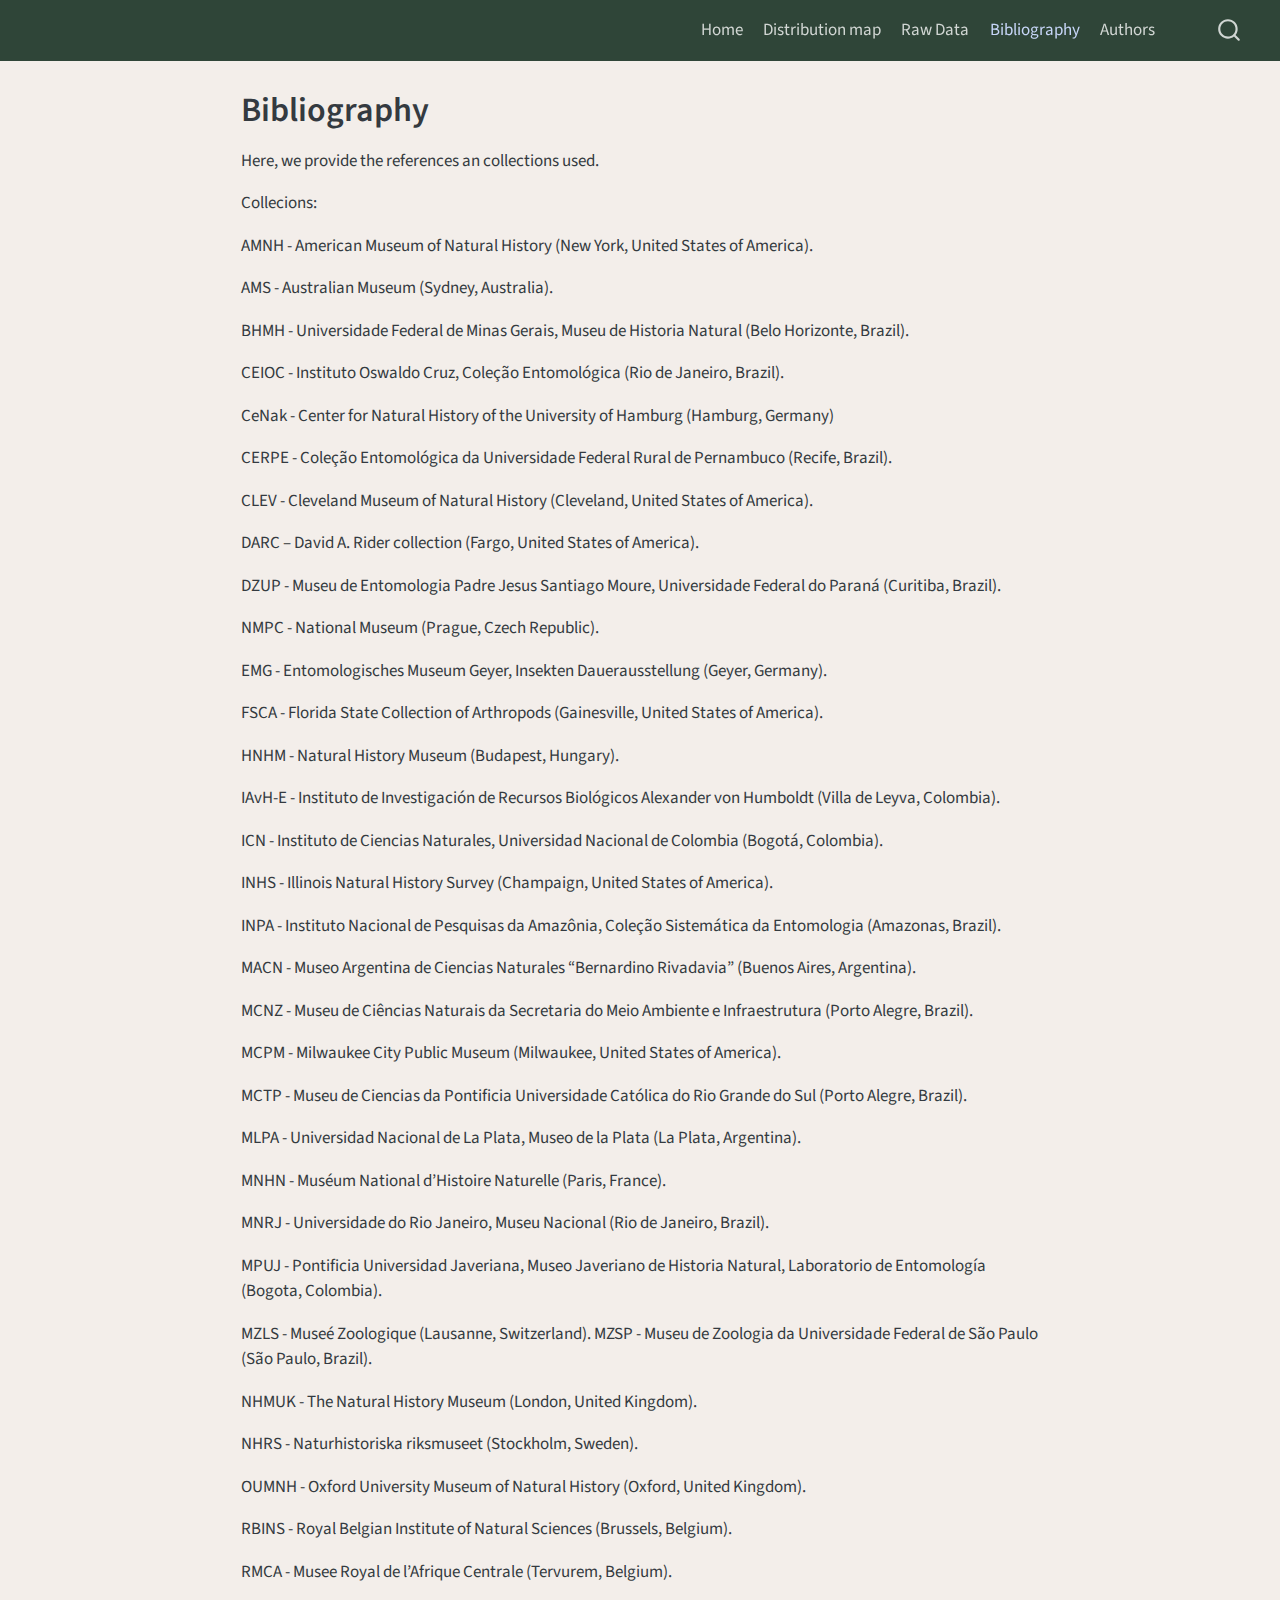
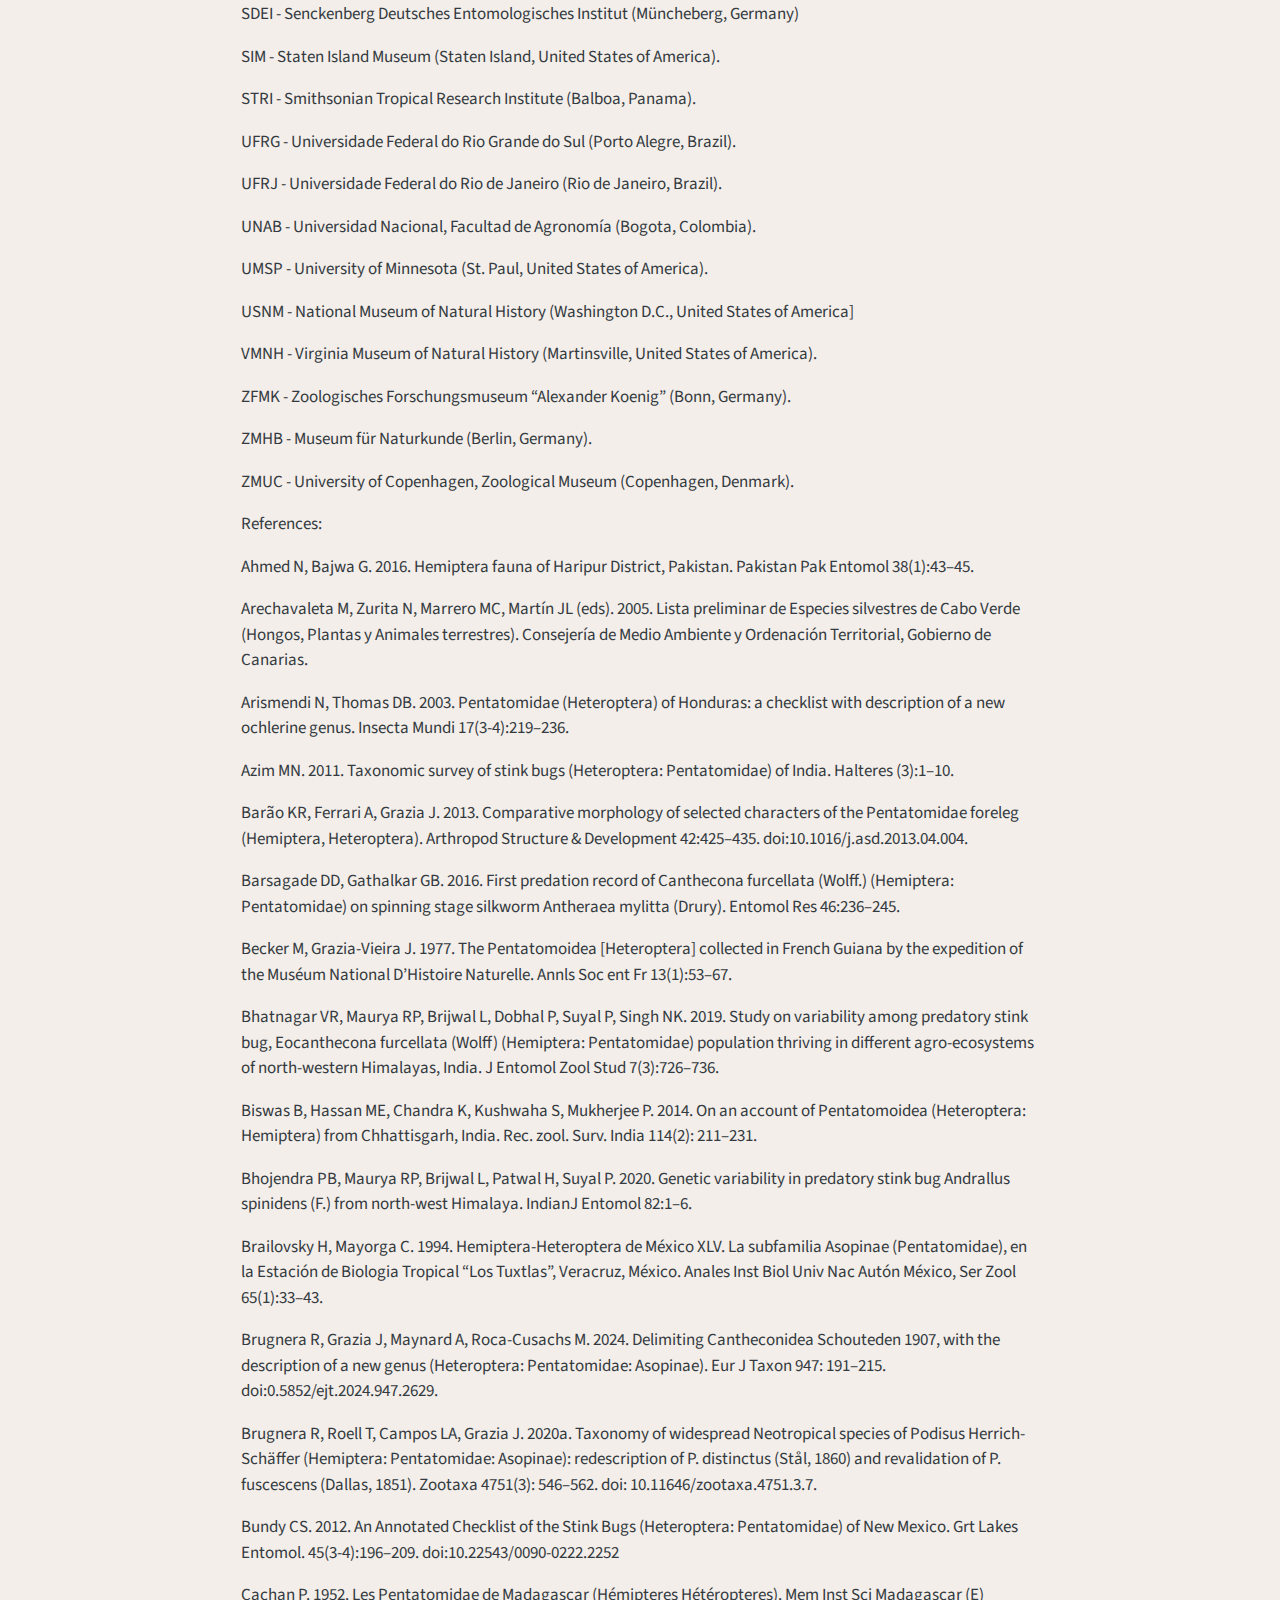
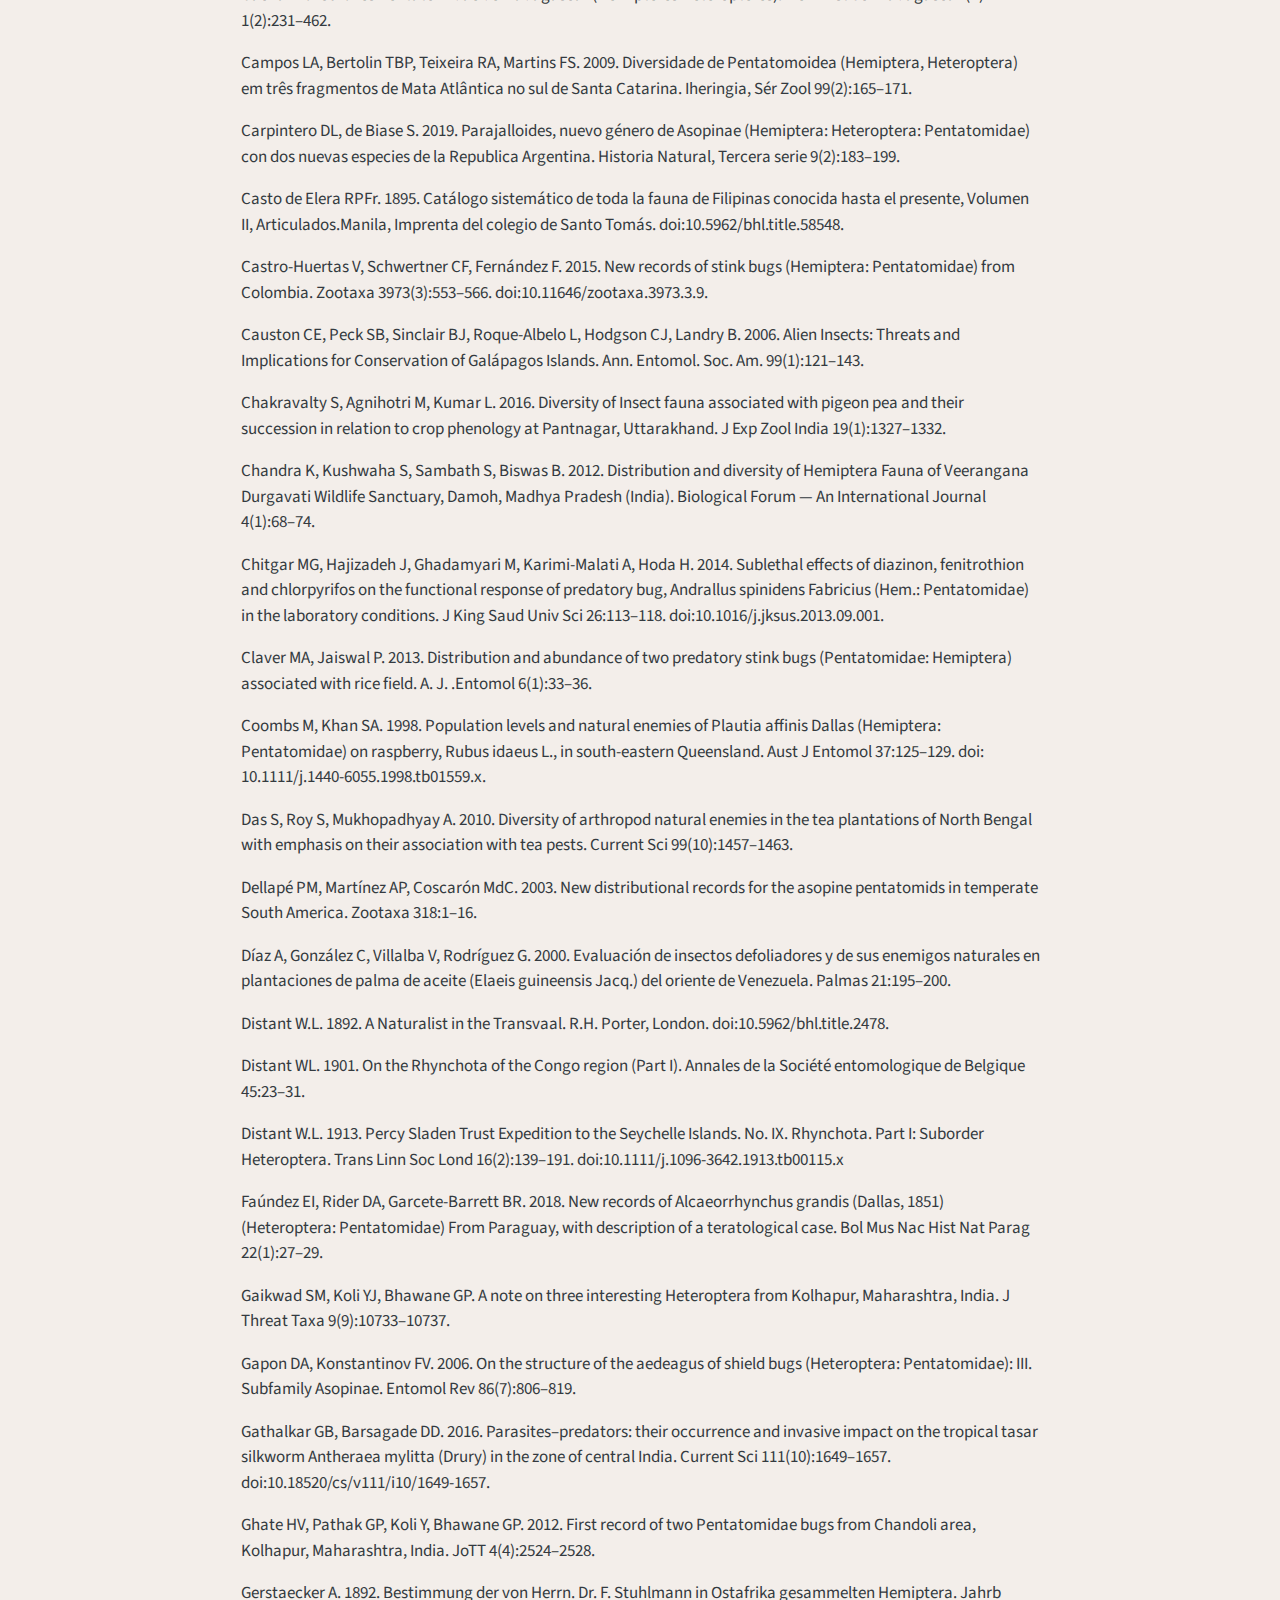
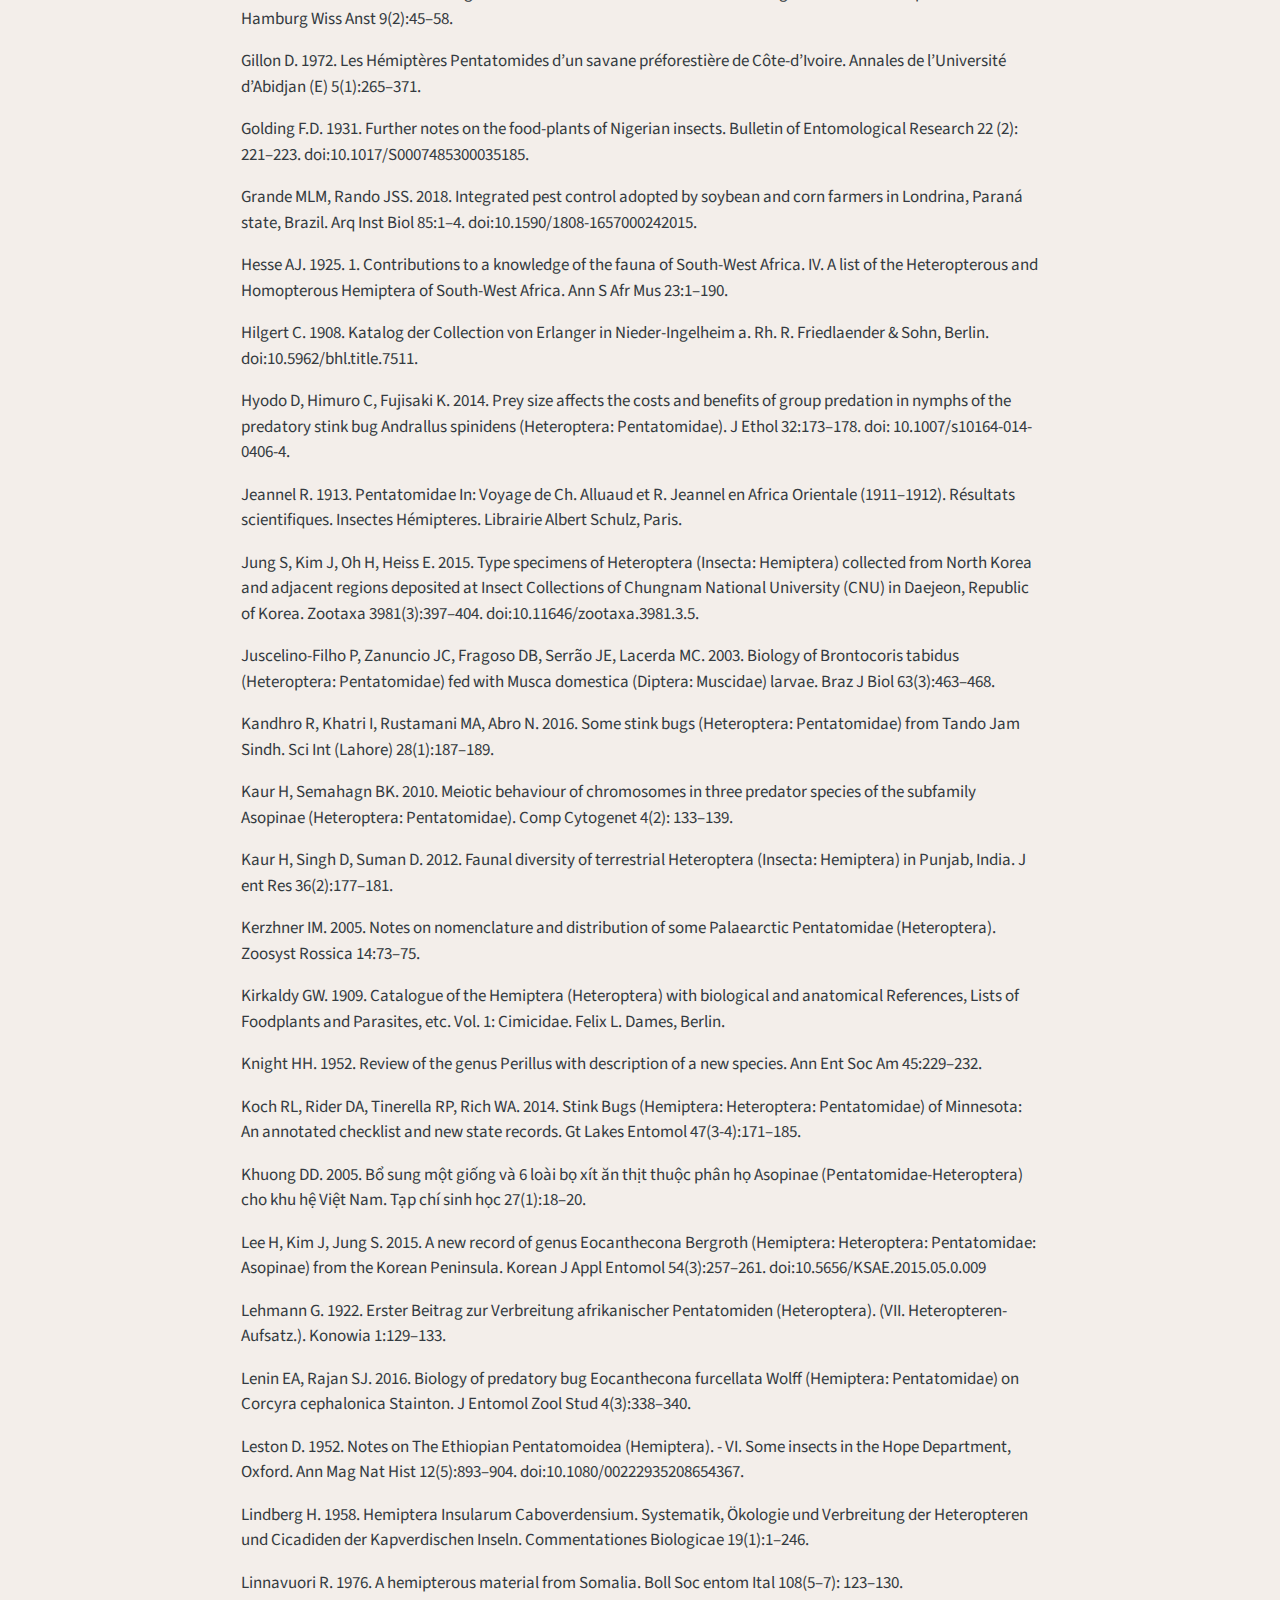
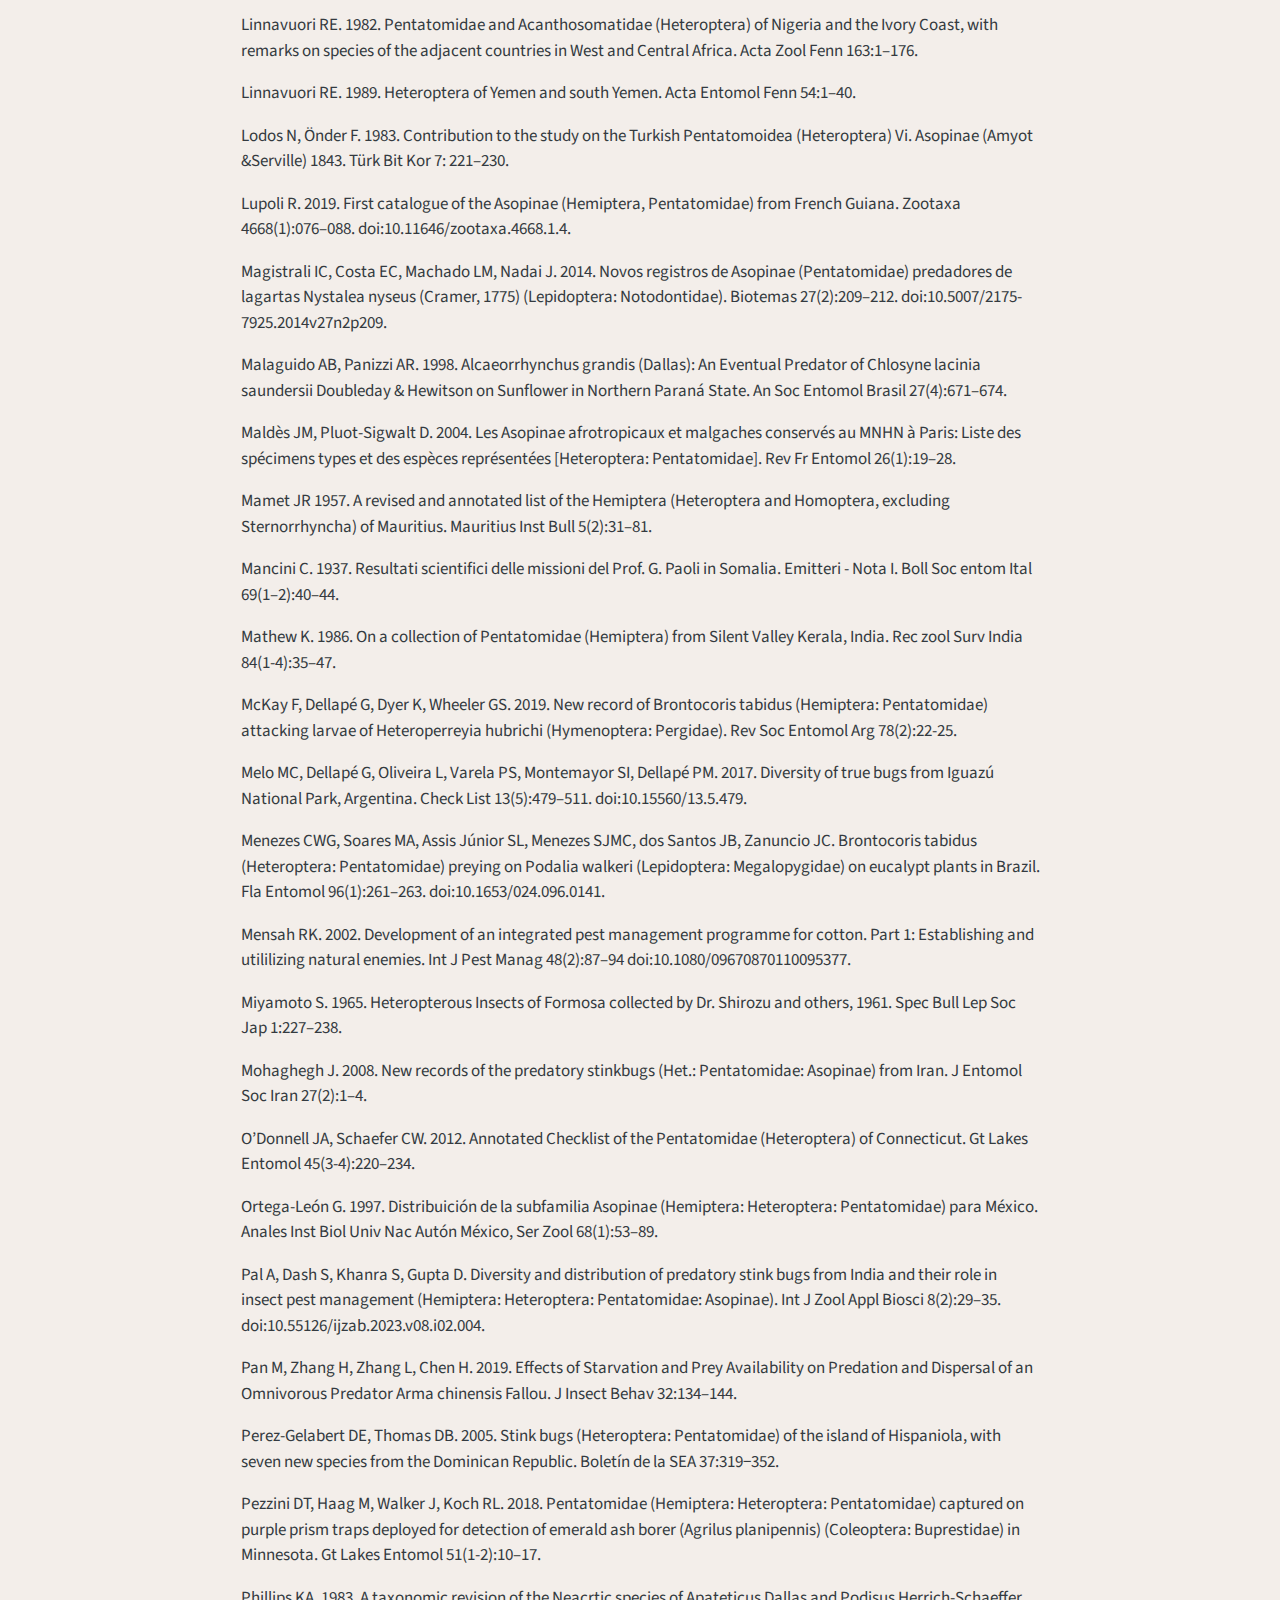
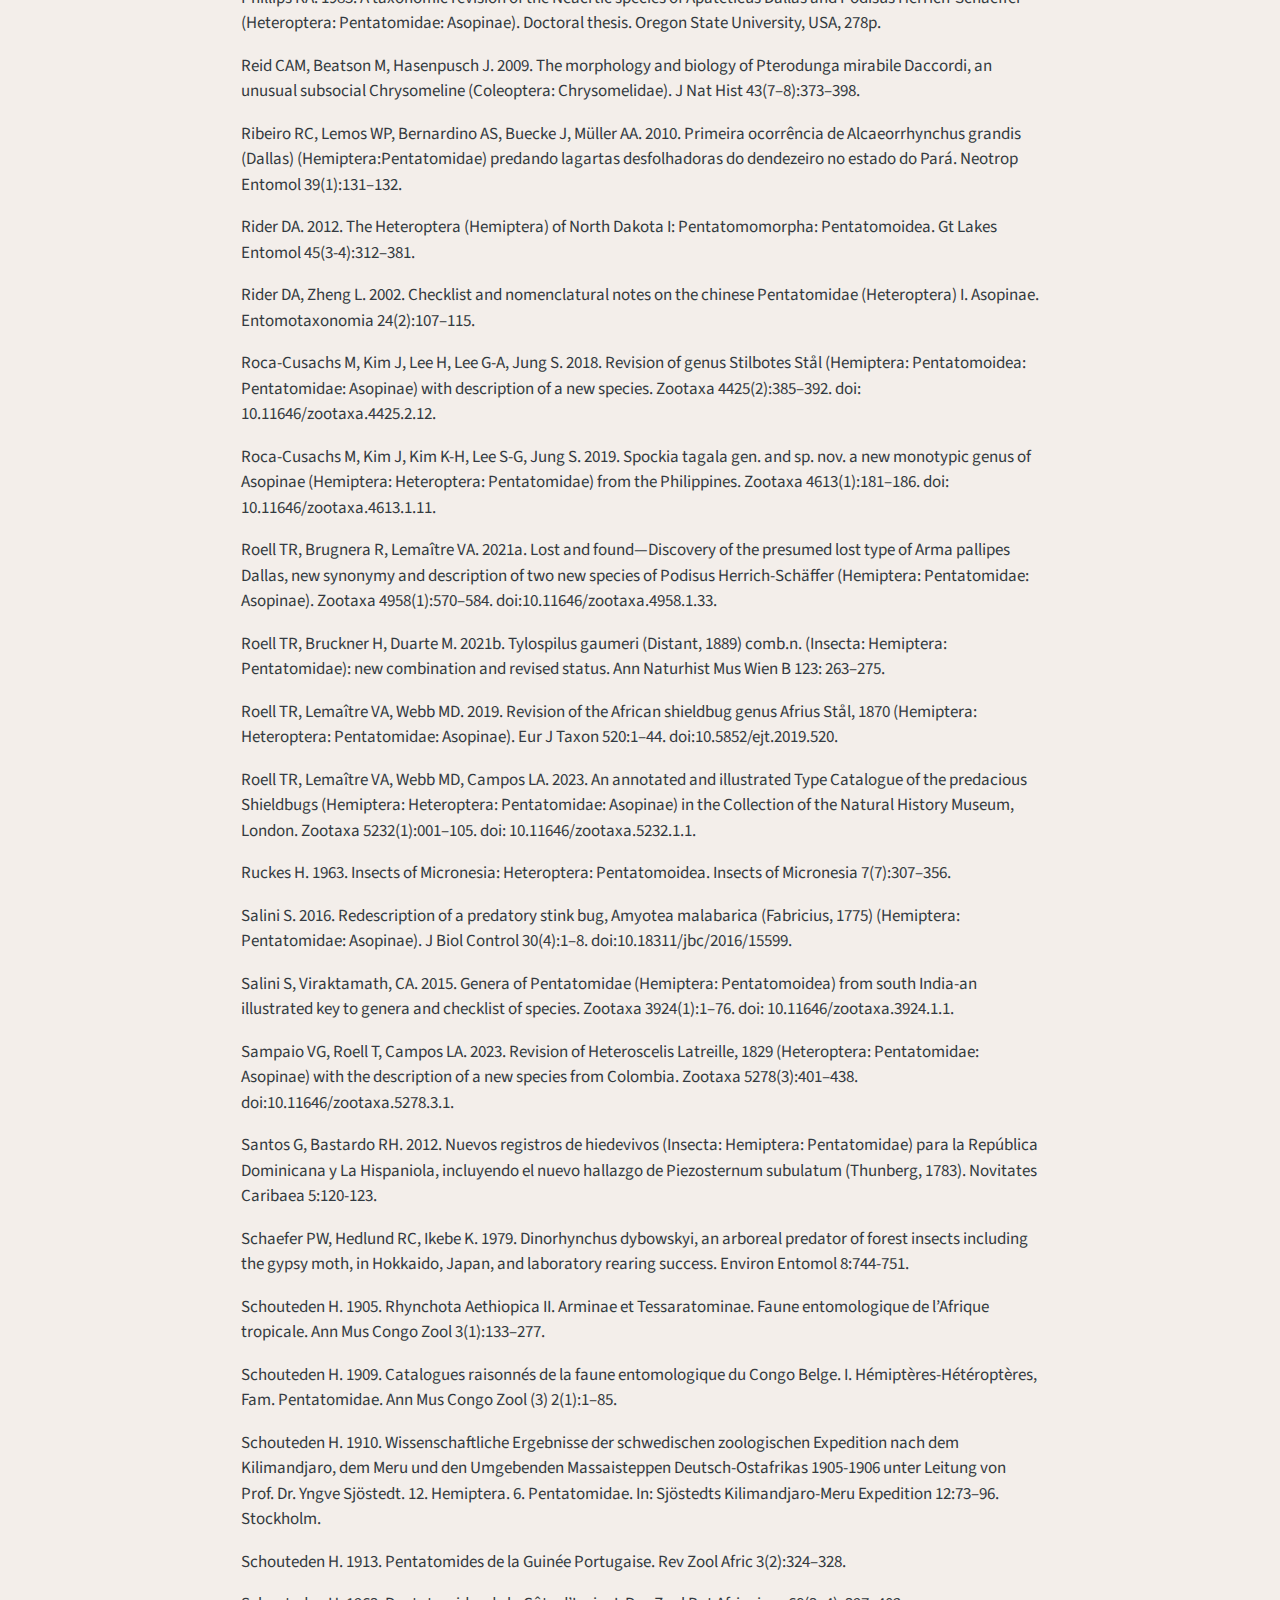
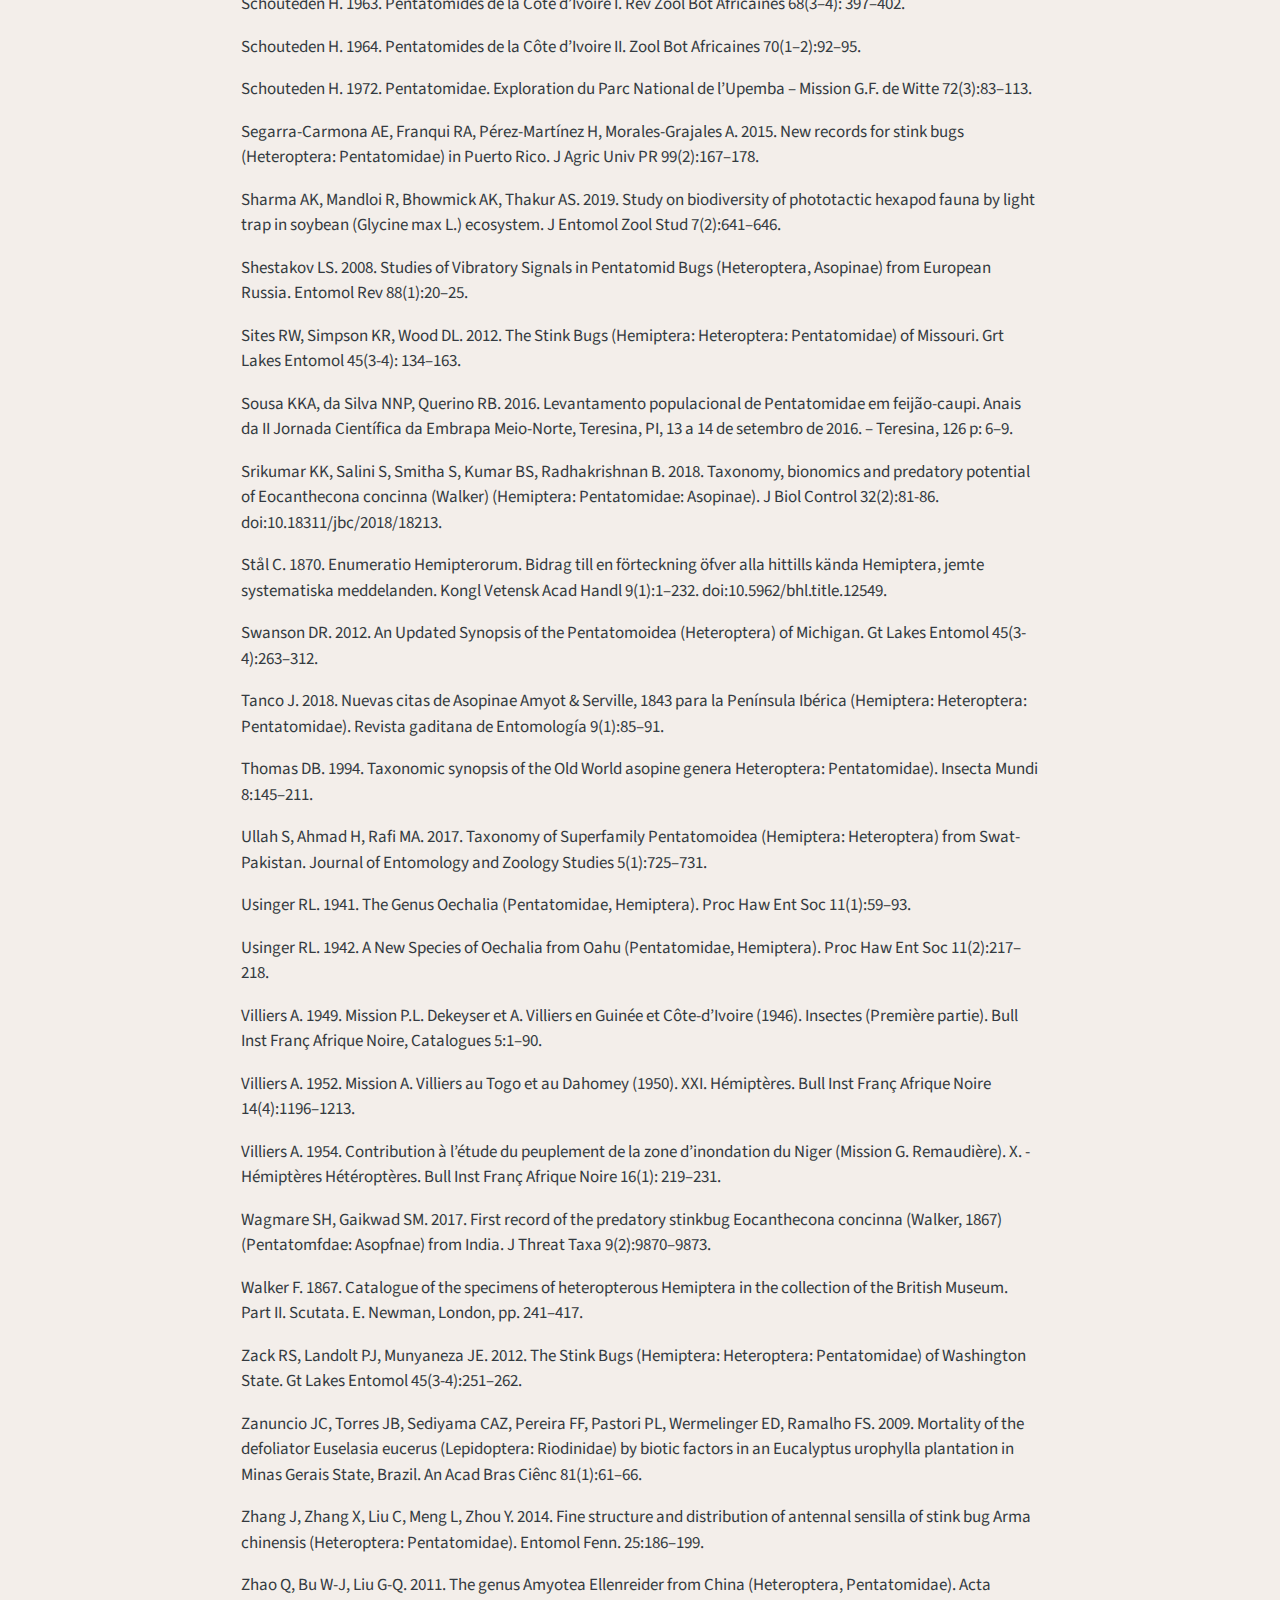
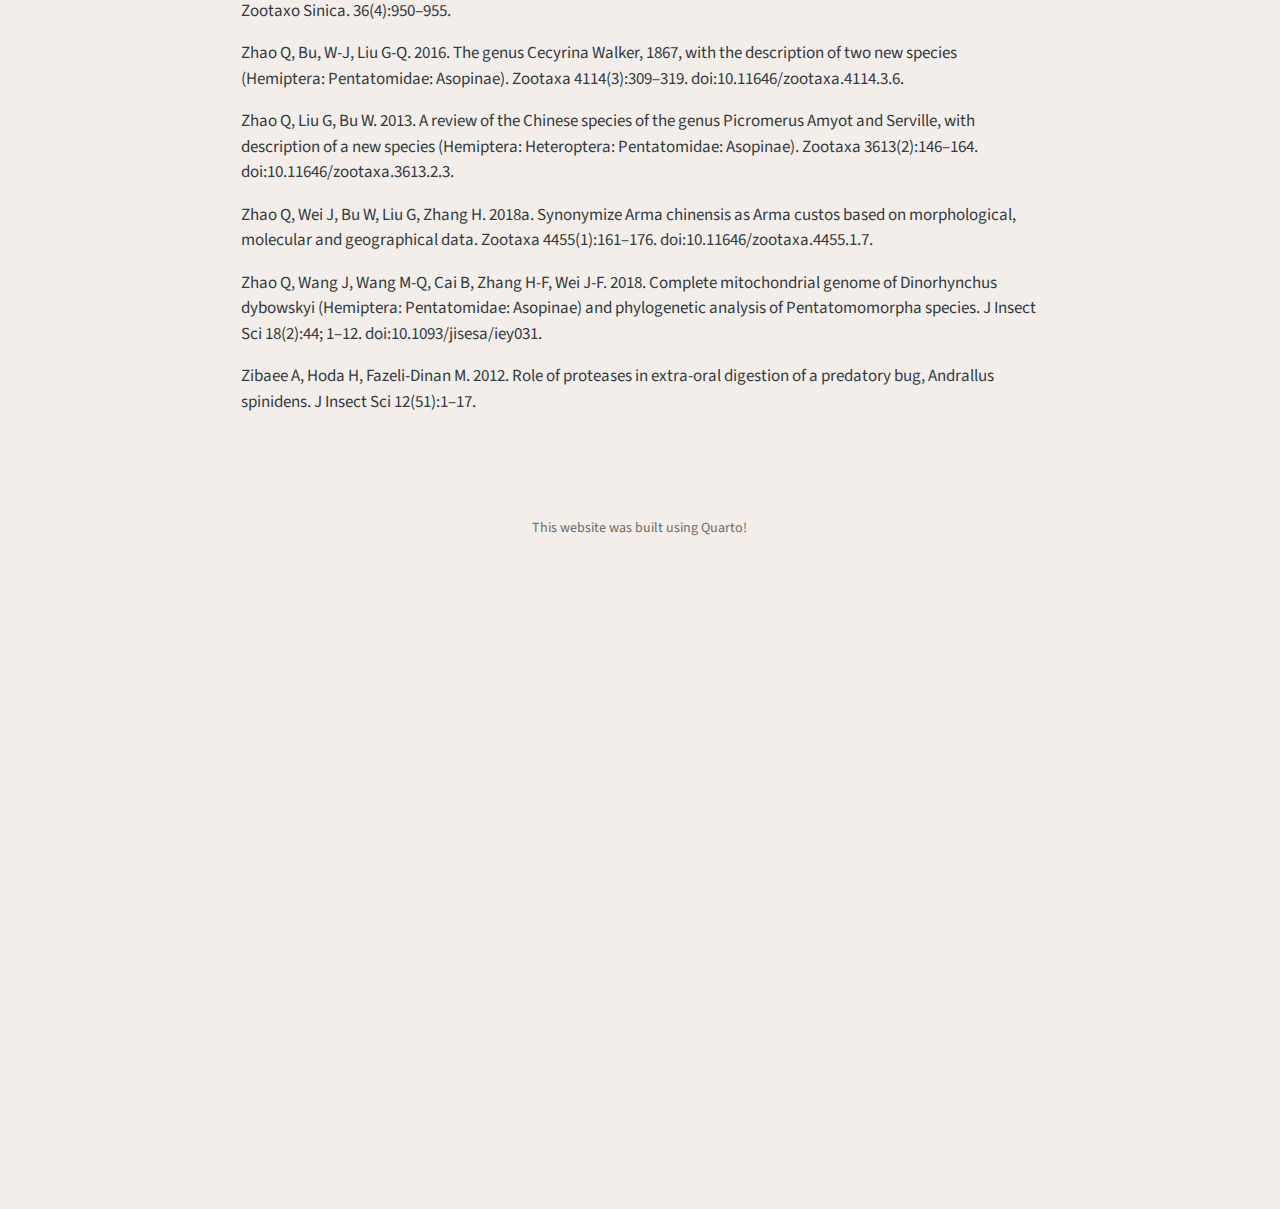
==== docs/index.html @ 6419b66c "first commit" ====
<html xmlns="http://www.w3.org/1999/xhtml">    
  <head>      
    <title>Redirect to bibliography.html</title>      
    <meta http-equiv="refresh" content="0;URL='bibliography.html'" />    
  </head>    
  <body> 
  </body>  
</html>
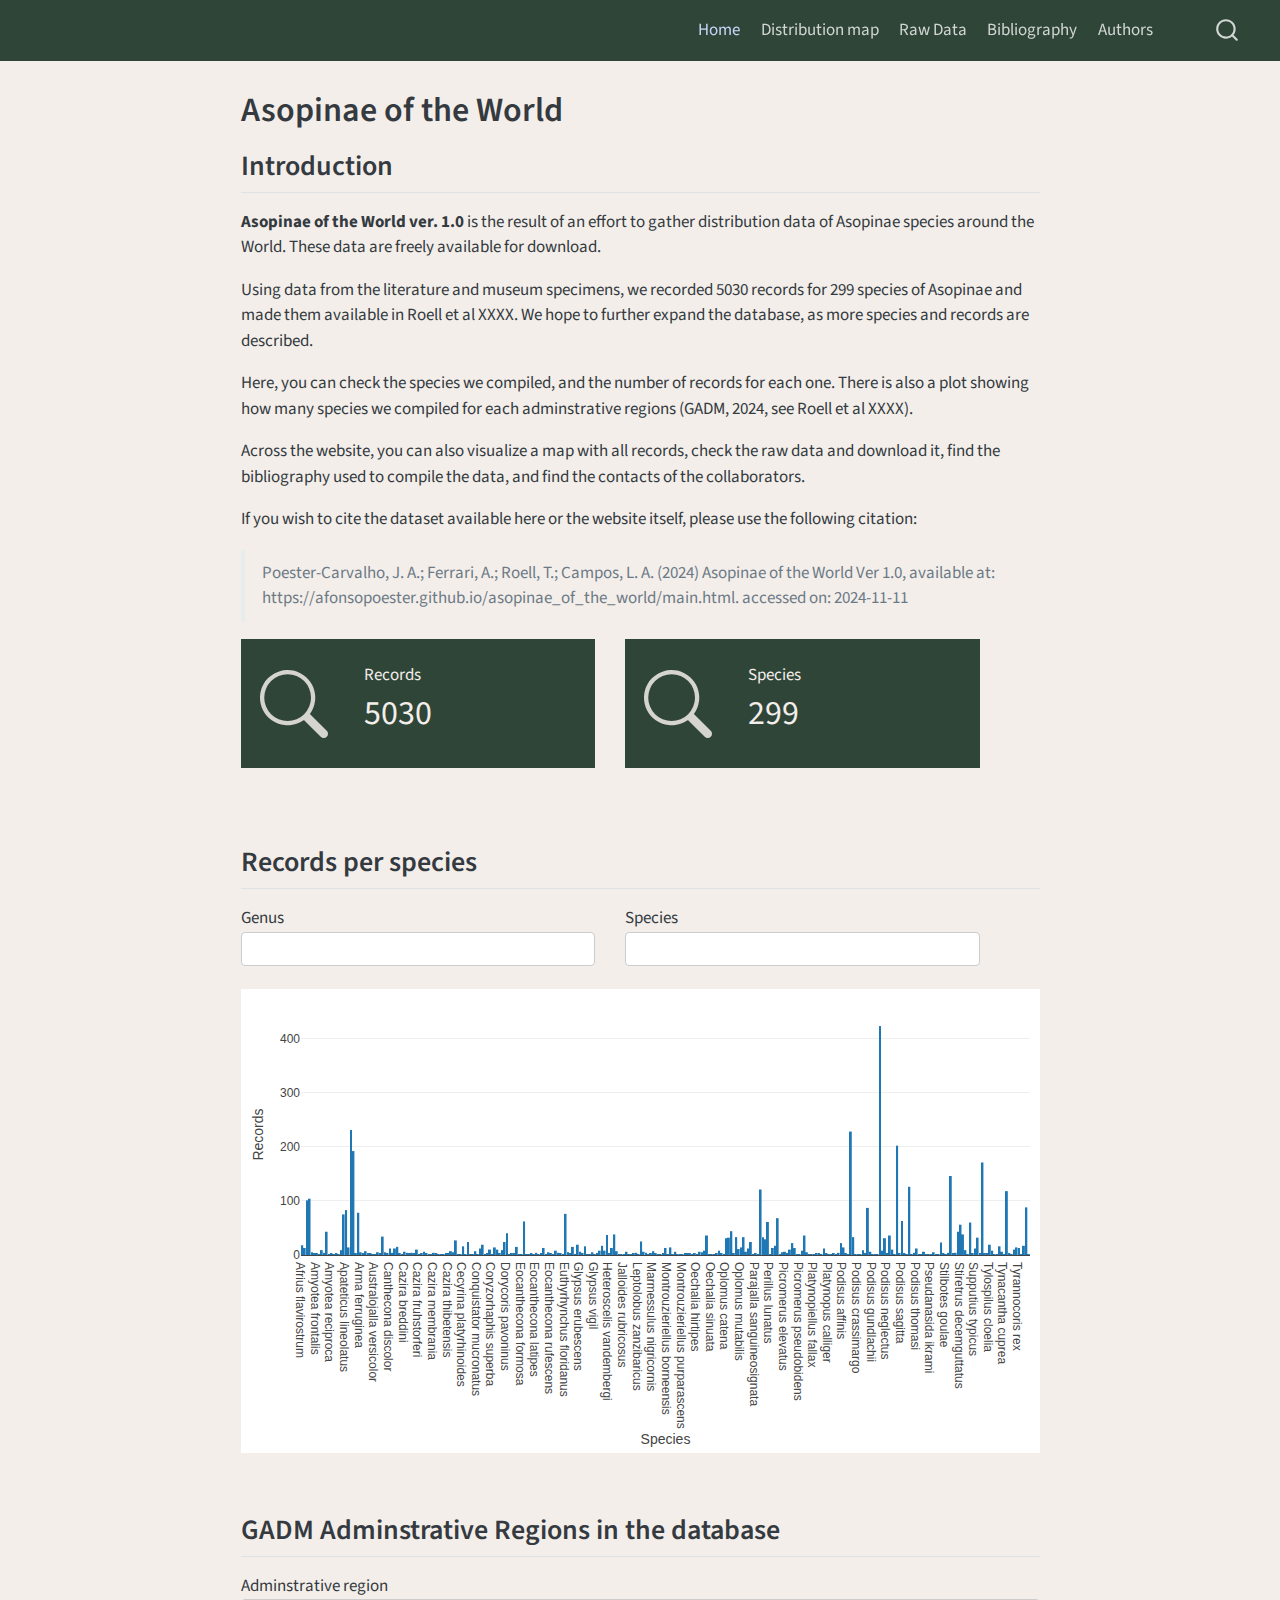
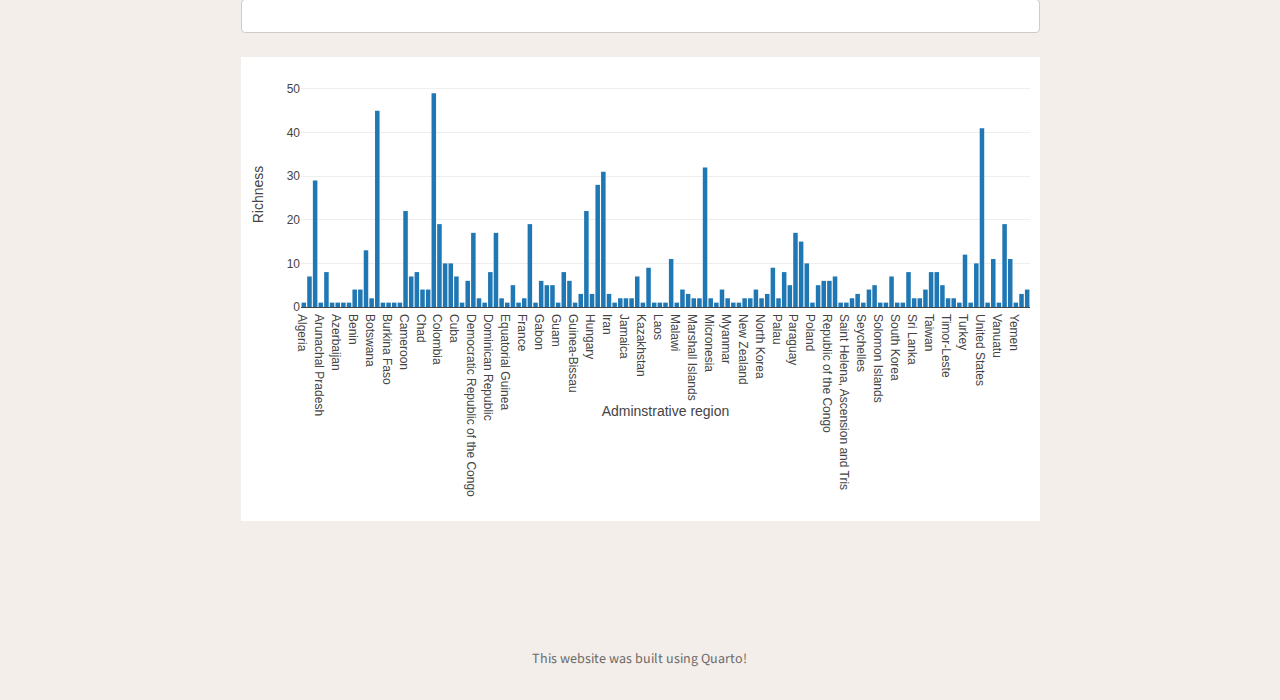
==== commit 9860c2d3: "att" ====
--- a/docs/index.html
+++ b/docs/index.html
@@ -1,8 +1,1194 @@
-<html xmlns="http://www.w3.org/1999/xhtml">    
-  <head>      
-    <title>Redirect to bibliography.html</title>      
-    <meta http-equiv="refresh" content="0;URL='bibliography.html'" />    
-  </head>    
-  <body> 
-  </body>  
-</html>     
+<!DOCTYPE html>
+<html xmlns="http://www.w3.org/1999/xhtml" lang="en" xml:lang="en"><head>
+
+<meta charset="utf-8">
+<meta name="generator" content="quarto-1.4.537">
+
+<meta name="viewport" content="width=device-width, initial-scale=1.0, user-scalable=yes">
+
+
+<title>Asopinae of the World</title>
+<style>
+code{white-space: pre-wrap;}
+span.smallcaps{font-variant: small-caps;}
+div.columns{display: flex; gap: min(4vw, 1.5em);}
+div.column{flex: auto; overflow-x: auto;}
+div.hanging-indent{margin-left: 1.5em; text-indent: -1.5em;}
+ul.task-list{list-style: none;}
+ul.task-list li input[type="checkbox"] {
+  width: 0.8em;
+  margin: 0 0.8em 0.2em -1em; /* quarto-specific, see https://github.com/quarto-dev/quarto-cli/issues/4556 */ 
+  vertical-align: middle;
+}
+</style>
+
+
+<script src="site_libs/quarto-nav/quarto-nav.js"></script>
+<script src="site_libs/clipboard/clipboard.min.js"></script>
+<script src="site_libs/quarto-search/autocomplete.umd.js"></script>
+<script src="site_libs/quarto-search/fuse.min.js"></script>
+<script src="site_libs/quarto-search/quarto-search.js"></script>
+<meta name="quarto:offset" content="./">
+<script src="site_libs/quarto-html/quarto.js"></script>
+<script src="site_libs/quarto-html/popper.min.js"></script>
+<script src="site_libs/quarto-html/tippy.umd.min.js"></script>
+<script src="site_libs/quarto-html/anchor.min.js"></script>
+<link href="site_libs/quarto-html/tippy.css" rel="stylesheet">
+<link href="site_libs/quarto-html/quarto-syntax-highlighting.css" rel="stylesheet" id="quarto-text-highlighting-styles">
+<script src="site_libs/bootstrap/bootstrap.min.js"></script>
+<link href="site_libs/bootstrap/bootstrap-icons.css" rel="stylesheet">
+<link href="site_libs/bootstrap/bootstrap.min.css" rel="stylesheet" id="quarto-bootstrap" data-mode="light">
+<script src="site_libs/quarto-contrib/iconify-1.0.8/iconify-icon.min.js"></script>
+<script id="quarto-search-options" type="application/json">{
+  "location": "navbar",
+  "copy-button": false,
+  "collapse-after": 3,
+  "panel-placement": "end",
+  "type": "overlay",
+  "limit": 50,
+  "keyboard-shortcut": [
+    "f",
+    "/",
+    "s"
+  ],
+  "show-item-context": false,
+  "language": {
+    "search-no-results-text": "No results",
+    "search-matching-documents-text": "matching documents",
+    "search-copy-link-title": "Copy link to search",
+    "search-hide-matches-text": "Hide additional matches",
+    "search-more-match-text": "more match in this document",
+    "search-more-matches-text": "more matches in this document",
+    "search-clear-button-title": "Clear",
+    "search-text-placeholder": "",
+    "search-detached-cancel-button-title": "Cancel",
+    "search-submit-button-title": "Submit",
+    "search-label": "Search"
+  }
+}</script>
+<link href="site_libs/htmltools-fill-0.5.8.1/fill.css" rel="stylesheet">
+<script src="site_libs/htmlwidgets-1.6.4/htmlwidgets.js"></script>
+<script src="site_libs/summarywidget-binding-0.0.0.9000/summarywidget.js"></script>
+<script src="site_libs/jquery-3.5.1/jquery.min.js"></script>
+<link href="site_libs/crosstalk-1.2.1/css/crosstalk.min.css" rel="stylesheet">
+<script src="site_libs/crosstalk-1.2.1/js/crosstalk.min.js"></script>
+<script src="site_libs/bslib-component-js-0.8.0/components.min.js"></script>
+<script src="site_libs/bslib-component-js-0.8.0/web-components.min.js" type="module"></script>
+<link href="site_libs/bslib-component-css-0.8.0/components.css" rel="stylesheet">
+<script src="site_libs/bslib-tag-require-0.8.0/tag-require.js"></script>
+<meta name="viewport" content="width=device-width, initial-scale=1">
+<link href="site_libs/bootstrap-grid-3.4.1/bootstrap-grid.min.css" rel="stylesheet">
+<link href="site_libs/selectize-0.12.4/css/selectize.bootstrap3.css" rel="stylesheet">
+<script src="site_libs/selectize-0.12.4/js/selectize.min.js"></script>
+<script src="site_libs/plotly-binding-4.10.4/plotly.js"></script>
+<script src="site_libs/typedarray-0.1/typedarray.min.js"></script>
+<link href="site_libs/plotly-htmlwidgets-css-2.11.1/plotly-htmlwidgets.css" rel="stylesheet">
+<script src="site_libs/plotly-main-2.11.1/plotly-latest.min.js"></script>
+
+
+</head>
+
+<body class="nav-fixed fullcontent">
+
+<div id="quarto-search-results"></div>
+  <header id="quarto-header" class="headroom fixed-top">
+    <nav class="navbar navbar-expand-lg " data-bs-theme="dark">
+      <div class="navbar-container container-fluid">
+            <div id="quarto-search" class="" title="Search"></div>
+          <button class="navbar-toggler" type="button" data-bs-toggle="collapse" data-bs-target="#navbarCollapse" aria-controls="navbarCollapse" aria-expanded="false" aria-label="Toggle navigation" onclick="if (window.quartoToggleHeadroom) { window.quartoToggleHeadroom(); }">
+  <span class="navbar-toggler-icon"></span>
+</button>
+          <div class="collapse navbar-collapse" id="navbarCollapse">
+            <ul class="navbar-nav navbar-nav-scroll ms-auto">
+  <li class="nav-item">
+    <a class="nav-link active" href="./index.html" aria-current="page"> 
+<span class="menu-text">Home</span></a>
+  </li>  
+  <li class="nav-item">
+    <a class="nav-link" href="./distr_data.html"> 
+<span class="menu-text">Distribution map</span></a>
+  </li>  
+  <li class="nav-item">
+    <a class="nav-link" href="./raw.html"> 
+<span class="menu-text">Raw Data</span></a>
+  </li>  
+  <li class="nav-item">
+    <a class="nav-link" href="./bibliography.html"> 
+<span class="menu-text">Bibliography</span></a>
+  </li>  
+  <li class="nav-item">
+    <a class="nav-link" href="./collaborators.html"> 
+<span class="menu-text">Authors</span></a>
+  </li>  
+  <li class="nav-item">
+    <a class="nav-link" href="https://www.researchgate.net/profile/Joao-Afonso-Poester-Carvalho-2"> 
+<span class="menu-text"><iconify-icon inline="" icon="simple-icons:researchgate"></iconify-icon></span></a>
+  </li>  
+  <li class="nav-item">
+    <a class="nav-link" href="https://scholar.google.com.br/citations?user=O8awK9kAAAAJ&amp;hl=pt-BR"> 
+<span class="menu-text"><iconify-icon inline="" icon="academicons:google-scholar-square"></iconify-icon></span></a>
+  </li>  
+</ul>
+          </div> <!-- /navcollapse -->
+          <div class="quarto-navbar-tools">
+</div>
+      </div> <!-- /container-fluid -->
+    </nav>
+</header>
+<!-- content -->
+<div id="quarto-content" class="quarto-container page-columns page-rows-contents page-layout-article page-navbar">
+<!-- sidebar -->
+<!-- margin-sidebar -->
+    
+<!-- main -->
+<main class="content" id="quarto-document-content">
+
+<header id="title-block-header" class="quarto-title-block default">
+<div class="quarto-title">
+<h1 class="title">Asopinae of the World</h1>
+</div>
+
+
+
+<div class="quarto-title-meta">
+
+    
+  
+    
+  </div>
+  
+
+
+</header>
+
+
+<section id="introduction" class="level2">
+<h2 class="anchored" data-anchor-id="introduction">Introduction</h2>
+<p><strong>Asopinae of the World ver. 1.0</strong> is the result of an effort to gather distribution data of Asopinae species around the World. These data are freely available for download.</p>
+<p>Using data from the literature and museum specimens, we recorded 5030 records for 299 species of Asopinae and made them available in Roell et al XXXX. We hope to further expand the database, as more species and records are described.</p>
+<p>Here, you can check the species we compiled, and the number of records for each one. There is also a plot showing how many species we compiled for each adminstrative regions (GADM, 2024, see Roell et al XXXX).</p>
+<p>Across the website, you can also visualize a map with all records, check the raw data and download it, find the bibliography used to compile the data, and find the contacts of the collaborators.</p>
+<p>If you wish to cite the dataset available here or the website itself, please use the following citation:</p>
+<blockquote class="blockquote">
+<p>Poester-Carvalho, J. A.; Ferrari, A.; Roell, T.; Campos, L. A. (2024) Asopinae of the World Ver 1.0, available at: https://afonsopoester.github.io/asopinae_of_the_world/main.html. accessed on: 2024-11-11</p>
+</blockquote>
+<div class="cell">
+<div class="cell-output-display">
+<div class="container-fluid crosstalk-bscols">
+<div class="row">
+<div class="col-xs-6">
+<div class="card bslib-card bslib-mb-spacing html-fill-item html-fill-container bslib-value-box showcase-left-center" data-bslib-card-init="" data-require-bs-caller="card() value_box()" data-require-bs-version="5 5" style="color:#F3EEEA;background-color:#2f4538;--bslib-color-fg:#F3EEEA;--bslib-color-bg:#2f4538;" width="0.1">
+<div class="card-body bslib-gap-spacing html-fill-item html-fill-container" style="margin-top:auto;margin-bottom:auto;flex:1 1 auto; padding:0;">
+<div class="value-box-grid html-fill-item" style="--bslib-grid-height:auto;--bslib-grid-height-mobile:auto;---bslib-value-box-showcase-w:30%;---bslib-value-box-showcase-w-fs:1fr;---bslib-value-box-showcase-max-h:100px;---bslib-value-box-showcase-max-h-fs:67%;">
+<div class="value-box-showcase html-fill-item html-fill-container"><svg xmlns="http://www.w3.org/2000/svg" viewbox="0 0 16 16" class="bi bi-search " style="height:1em;width:1em;fill:currentColor;vertical-align:-0.125em;" aria-hidden="true" role="img"><path d="M11.742 10.344a6.5 6.5 0 1 0-1.397 1.398h-.001c.03.04.062.078.098.115l3.85 3.85a1 1 0 0 0 1.415-1.414l-3.85-3.85a1.007 1.007 0 0 0-.115-.1zM12 6.5a5.5 5.5 0 1 1-11 0 5.5 5.5 0 0 1 11 0z"></path></svg></div>
+<div class="value-box-area html-fill-item html-fill-container">
+<p class="value-box-title">Records</p>
+<div class="value-box-value html-fill-item html-fill-container">
+<span class="summarywidget html-widget html-fill-item" id="htmlwidget-77e1864a5256f419e1bb"></span>
+<script type="application/json" data-for="htmlwidget-77e1864a5256f419e1bb">{"x":{"data":["1","2","3","4","5","6","7","8","9","10","11","12","13","14","15","16","17","18","19","20","21","22","23","24","25","26","27","28","29","30","31","32","33","34","35","36","37","38","39","40","41","42","43","44","45","46","47","48","49","50","51","52","53","54","55","56","57","58","59","60","61","62","63","64","65","66","67","68","69","70","71","72","73","74","75","76","77","78","79","80","81","82","83","84","85","86","87","88","89","90","91","92","93","94","95","96","97","98","99","100","101","102","103","104","105","106","107","108","109","110","111","112","113","114","115","116","117","118","119","120","121","122","123","124","125","126","127","128","129","130","131","132","133","134","135","136","137","138","139","140","141","142","143","144","145","146","147","148","149","150","151","152","153","154","155","156","157","158","159","160","161","162","163","164","165","166","167","168","169","170","171","172","173","174","175","176","177","178","179","180","181","182","183","184","185","186","187","188","189","190","191","192","193","194","195","196","197","198","199","200","201","202","203","204","205","206","207","208","209","210","211","212","213","214","215","216","217","218","219","220","221","222","223","224","225","226","227","228","229","230","231","232","233","234","235","236","237","238","239","240","241","242","243","244","245","246","247","248","249","250","251","252","253","254","255","256","257","258","259","260","261","262","263","264","265","266","267","268","269","270","271","272","273","274","275","276","277","278","279","280","281","282","283","284","285","286","287","288","289","290","291","292","293","294","295","296","297","298","299","300","301","302","303","304","305","306","307","308","309","310","311","312","313","314","315","316","317","318","319","320","321","322","323","324","325","326","327","328","329","330","331","332","333","334","335","336","337","338","339","340","341","342","343","344","345","346","347","348","349","350","351","352","353","354","355","356","357","358","359","360","361","362","363","364","365","366","367","368","369","370","371","372","373","374","375","376","377","378","379","380","381","382","383","384","385","386","387","388","389","390","391","392","393","394","395","396","397","398","399","400","401","402","403","404","405","406","407","408","409","410","411","412","413","414","415","416","417","418","419","420","421","422","423","424","425","426","427","428","429","430","431","432","433","434","435","436","437","438","439","440","441","442","443","444","445","446","447","448","449","450","451","452","453","454","455","456","457","458","459","460","461","462","463","464","465","466","467","468","469","470","471","472","473","474","475","476","477","478","479","480","481","482","483","484","485","486","487","488","489","490","491","492","493","494","495","496","497","498","499","500","501","502","503","504","505","506","507","508","509","510","511","512","513","514","515","516","517","518","519","520","521","522","523","524","525","526","527","528","529","530","531","532","533","534","535","536","537","538","539","540","541","542","543","544","545","546","547","548","549","550","551","552","553","554","555","556","557","558","559","560","561","562","563","564","565","566","567","568","569","570","571","572","573","574","575","576","577","578","579","580","581","582","583","584","585","586","587","588","589","590","591","592","593","594","595","596","597","598","599","600","601","602","603","604","605","606","607","608","609","610","611","612","613","614","615","616","617","618","619","620","621","622","623","624","625","626","627","628","629","630","631","632","633","634","635","636","637","638","639","640","641","642","643","644","645","646","647","648","649","650","651","652","653","654","655","656","657","658","659","660","661","662","663","664","665","666","667","668","669","670","671","672","673","674","675","676","677","678","679","680","681","682","683","684","685","686","687","688","689","690","691","692","693","694","695","696","697","698","699","700","701","702","703","704","705","706","707","708","709","710","711","712","713","714","715","716","717","718","719","720","721","722","723","724","725","726","727","728","729","730","731","732","733","734","735","736","737","738","739","740","741","742","743","744","745","746","747","748","749","750","751","752","753","754","755","756","757","758","759","760","761","762","763","764","765","766","767","768","769","770","771","772","773","774","775","776","777","778","779","780","781","782","783","784","785","786","787","788","789","790","791","792","793","794","795","796","797","798","799","800","801","802","803","804","805","806","807","808","809","810","811","812","813","814","815","816","817","818","819","820","821","822","823","824","825","826","827","828","829","830","831","832","833","834","835","836","837","838","839","840","841","842","843","844","845","846","847","848","849","850","851","852","853","854","855","856","857","858","859","860","861","862","863","864","865","866","867","868","869","870","871","872","873","874","875","876","877","878","879","880","881","882","883","884","885","886","887","888","889","890","891","892","893","894","895","896","897","898","899","900","901","902","903","904","905","906","907","908","909","910","911","912","913","914","915","916","917","918","919","920","921","922","923","924","925","926","927","928","929","930","931","932","933","934","935","936","937","938","939","940","941","942","943","944","945","946","947","948","949","950","951","952","953","954","955","956","957","958","959","960","961","962","963","964","965","966","967","968","969","970","971","972","973","974","975","976","977","978","979","980","981","982","983","984","985","986","987","988","989","990","991","992","993","994","995","996","997","998","999","1000","1001","1002","1003","1004","1005","1006","1007","1008","1009","1010","1011","1012","1013","1014","1015","1016","1017","1018","1019","1020","1021","1022","1023","1024","1025","1026","1027","1028","1029","1030","1031","1032","1033","1034","1035","1036","1037","1038","1039","1040","1041","1042","1043","1044","1045","1046","1047","1048","1049","1050","1051","1052","1053","1054","1055","1056","1057","1058","1059","1060","1061","1062","1063","1064","1065","1066","1067","1068","1069","1070","1071","1072","1073","1074","1075","1076","1077","1078","1079","1080","1081","1082","1083","1084","1085","1086","1087","1088","1089","1090","1091","1092","1093","1094","1095","1096","1097","1098","1099","1100","1101","1102","1103","1104","1105","1106","1107","1108","1109","1110","1111","1112","1113","1114","1115","1116","1117","1118","1119","1120","1121","1122","1123","1124","1125","1126","1127","1128","1129","1130","1131","1132","1133","1134","1135","1136","1137","1138","1139","1140","1141","1142","1143","1144","1145","1146","1147","1148","1149","1150","1151","1152","1153","1154","1155","1156","1157","1158","1159","1160","1161","1162","1163","1164","1165","1166","1167","1168","1169","1170","1171","1172","1173","1174","1175","1176","1177","1178","1179","1180","1181","1182","1183","1184","1185","1186","1187","1188","1189","1190","1191","1192","1193","1194","1195","1196","1197","1198","1199","1200","1201","1202","1203","1204","1205","1206","1207","1208","1209","1210","1211","1212","1213","1214","1215","1216","1217","1218","1219","1220","1221","1222","1223","1224","1225","1226","1227","1228","1229","1230","1231","1232","1233","1234","1235","1236","1237","1238","1239","1240","1241","1242","1243","1244","1245","1246","1247","1248","1249","1250","1251","1252","1253","1254","1255","1256","1257","1258","1259","1260","1261","1262","1263","1264","1265","1266","1267","1268","1269","1270","1271","1272","1273","1274","1275","1276","1277","1278","1279","1280","1281","1282","1283","1284","1285","1286","1287","1288","1289","1290","1291","1292","1293","1294","1295","1296","1297","1298","1299","1300","1301","1302","1303","1304","1305","1306","1307","1308","1309","1310","1311","1312","1313","1314","1315","1316","1317","1318","1319","1320","1321","1322","1323","1324","1325","1326","1327","1328","1329","1330","1331","1332","1333","1334","1335","1336","1337","1338","1339","1340","1341","1342","1343","1344","1345","1346","1347","1348","1349","1350","1351","1352","1353","1354","1355","1356","1357","1358","1359","1360","1361","1362","1363","1364","1365","1366","1367","1368","1369","1370","1371","1372","1373","1374","1375","1376","1377","1378","1379","1380","1381","1382","1383","1384","1385","1386","1387","1388","1389","1390","1391","1392","1393","1394","1395","1396","1397","1398","1399","1400","1401","1402","1403","1404","1405","1406","1407","1408","1409","1410","1411","1412","1413","1414","1415","1416","1417","1418","1419","1420","1421","1422","1423","1424","1425","1426","1427","1428","1429","1430","1431","1432","1433","1434","1435","1436","1437","1438","1439","1440","1441","1442","1443","1444","1445","1446","1447","1448","1449","1450","1451","1452","1453","1454","1455","1456","1457","1458","1459","1460","1461","1462","1463","1464","1465","1466","1467","1468","1469","1470","1471","1472","1473","1474","1475","1476","1477","1478","1479","1480","1481","1482","1483","1484","1485","1486","1487","1488","1489","1490","1491","1492","1493","1494","1495","1496","1497","1498","1499","1500","1501","1502","1503","1504","1505","1506","1507","1508","1509","1510","1511","1512","1513","1514","1515","1516","1517","1518","1519","1520","1521","1522","1523","1524","1525","1526","1527","1528","1529","1530","1531","1532","1533","1534","1535","1536","1537","1538","1539","1540","1541","1542","1543","1544","1545","1546","1547","1548","1549","1550","1551","1552","1553","1554","1555","1556","1557","1558","1559","1560","1561","1562","1563","1564","1565","1566","1567","1568","1569","1570","1571","1572","1573","1574","1575","1576","1577","1578","1579","1580","1581","1582","1583","1584","1585","1586","1587","1588","1589","1590","1591","1592","1593","1594","1595","1596","1597","1598","1599","1600","1601","1602","1603","1604","1605","1606","1607","1608","1609","1610","1611","1612","1613","1614","1615","1616","1617","1618","1619","1620","1621","1622","1623","1624","1625","1626","1627","1628","1629","1630","1631","1632","1633","1634","1635","1636","1637","1638","1639","1640","1641","1642","1643","1644","1645","1646","1647","1648","1649","1650","1651","1652","1653","1654","1655","1656","1657","1658","1659","1660","1661","1662","1663","1664","1665","1666","1667","1668","1669","1670","1671","1672","1673","1674","1675","1676","1677","1678","1679","1680","1681","1682","1683","1684","1685","1686","1687","1688","1689","1690","1691","1692","1693","1694","1695","1696","1697","1698","1699","1700","1701","1702","1703","1704","1705","1706","1707","1708","1709","1710","1711","1712","1713","1714","1715","1716","1717","1718","1719","1720","1721","1722","1723","1724","1725","1726","1727","1728","1729","1730","1731","1732","1733","1734","1735","1736","1737","1738","1739","1740","1741","1742","1743","1744","1745","1746","1747","1748","1749","1750","1751","1752","1753","1754","1755","1756","1757","1758","1759","1760","1761","1762","1763","1764","1765","1766","1767","1768","1769","1770","1771","1772","1773","1774","1775","1776","1777","1778","1779","1780","1781","1782","1783","1784","1785","1786","1787","1788","1789","1790","1791","1792","1793","1794","1795","1796","1797","1798","1799","1800","1801","1802","1803","1804","1805","1806","1807","1808","1809","1810","1811","1812","1813","1814","1815","1816","1817","1818","1819","1820","1821","1822","1823","1824","1825","1826","1827","1828","1829","1830","1831","1832","1833","1834","1835","1836","1837","1838","1839","1840","1841","1842","1843","1844","1845","1846","1847","1848","1849","1850","1851","1852","1853","1854","1855","1856","1857","1858","1859","1860","1861","1862","1863","1864","1865","1866","1867","1868","1869","1870","1871","1872","1873","1874","1875","1876","1877","1878","1879","1880","1881","1882","1883","1884","1885","1886","1887","1888","1889","1890","1891","1892","1893","1894","1895","1896","1897","1898","1899","1900","1901","1902","1903","1904","1905","1906","1907","1908","1909","1910","1911","1912","1913","1914","1915","1916","1917","1918","1919","1920","1921","1922","1923","1924","1925","1926","1927","1928","1929","1930","1931","1932","1933","1934","1935","1936","1937","1938","1939","1940","1941","1942","1943","1944","1945","1946","1947","1948","1949","1950","1951","1952","1953","1954","1955","1956","1957","1958","1959","1960","1961","1962","1963","1964","1965","1966","1967","1968","1969","1970","1971","1972","1973","1974","1975","1976","1977","1978","1979","1980","1981","1982","1983","1984","1985","1986","1987","1988","1989","1990","1991","1992","1993","1994","1995","1996","1997","1998","1999","2000","2001","2002","2003","2004","2005","2006","2007","2008","2009","2010","2011","2012","2013","2014","2015","2016","2017","2018","2019","2020","2021","2022","2023","2024","2025","2026","2027","2028","2029","2030","2031","2032","2033","2034","2035","2036","2037","2038","2039","2040","2041","2042","2043","2044","2045","2046","2047","2048","2049","2050","2051","2052","2053","2054","2055","2056","2057","2058","2059","2060","2061","2062","2063","2064","2065","2066","2067","2068","2069","2070","2071","2072","2073","2074","2075","2076","2077","2078","2079","2080","2081","2082","2083","2084","2085","2086","2087","2088","2089","2090","2091","2092","2093","2094","2095","2096","2097","2098","2099","2100","2101","2102","2103","2104","2105","2106","2107","2108","2109","2110","2111","2112","2113","2114","2115","2116","2117","2118","2119","2120","2121","2122","2123","2124","2125","2126","2127","2128","2129","2130","2131","2132","2133","2134","2135","2136","2137","2138","2139","2140","2141","2142","2143","2144","2145","2146","2147","2148","2149","2150","2151","2152","2153","2154","2155","2156","2157","2158","2159","2160","2161","2162","2163","2164","2165","2166","2167","2168","2169","2170","2171","2172","2173","2174","2175","2176","2177","2178","2179","2180","2181","2182","2183","2184","2185","2186","2187","2188","2189","2190","2191","2192","2193","2194","2195","2196","2197","2198","2199","2200","2201","2202","2203","2204","2205","2206","2207","2208","2209","2210","2211","2212","2213","2214","2215","2216","2217","2218","2219","2220","2221","2222","2223","2224","2225","2226","2227","2228","2229","2230","2231","2232","2233","2234","2235","2236","2237","2238","2239","2240","2241","2242","2243","2244","2245","2246","2247","2248","2249","2250","2251","2252","2253","2254","2255","2256","2257","2258","2259","2260","2261","2262","2263","2264","2265","2266","2267","2268","2269","2270","2271","2272","2273","2274","2275","2276","2277","2278","2279","2280","2281","2282","2283","2284","2285","2286","2287","2288","2289","2290","2291","2292","2293","2294","2295","2296","2297","2298","2299","2300","2301","2302","2303","2304","2305","2306","2307","2308","2309","2310","2311","2312","2313","2314","2315","2316","2317","2318","2319","2320","2321","2322","2323","2324","2325","2326","2327","2328","2329","2330","2331","2332","2333","2334","2335","2336","2337","2338","2339","2340","2341","2342","2343","2344","2345","2346","2347","2348","2349","2350","2351","2352","2353","2354","2355","2356","2357","2358","2359","2360","2361","2362","2363","2364","2365","2366","2367","2368","2369","2370","2371","2372","2373","2374","2375","2376","2377","2378","2379","2380","2381","2382","2383","2384","2385","2386","2387","2388","2389","2390","2391","2392","2393","2394","2395","2396","2397","2398","2399","2400","2401","2402","2403","2404","2405","2406","2407","2408","2409","2410","2411","2412","2413","2414","2415","2416","2417","2418","2419","2420","2421","2422","2423","2424","2425","2426","2427","2428","2429","2430","2431","2432","2433","2434","2435","2436","2437","2438","2439","2440","2441","2442","2443","2444","2445","2446","2447","2448","2449","2450","2451","2452","2453","2454","2455","2456","2457","2458","2459","2460","2461","2462","2463","2464","2465","2466","2467","2468","2469","2470","2471","2472","2473","2474","2475","2476","2477","2478","2479","2480","2481","2482","2483","2484","2485","2486","2487","2488","2489","2490","2491","2492","2493","2494","2495","2496","2497","2498","2499","2500","2501","2502","2503","2504","2505","2506","2507","2508","2509","2510","2511","2512","2513","2514","2515","2516","2517","2518","2519","2520","2521","2522","2523","2524","2525","2526","2527","2528","2529","2530","2531","2532","2533","2534","2535","2536","2537","2538","2539","2540","2541","2542","2543","2544","2545","2546","2547","2548","2549","2550","2551","2552","2553","2554","2555","2556","2557","2558","2559","2560","2561","2562","2563","2564","2565","2566","2567","2568","2569","2570","2571","2572","2573","2574","2575","2576","2577","2578","2579","2580","2581","2582","2583","2584","2585","2586","2587","2588","2589","2590","2591","2592","2593","2594","2595","2596","2597","2598","2599","2600","2601","2602","2603","2604","2605","2606","2607","2608","2609","2610","2611","2612","2613","2614","2615","2616","2617","2618","2619","2620","2621","2622","2623","2624","2625","2626","2627","2628","2629","2630","2631","2632","2633","2634","2635","2636","2637","2638","2639","2640","2641","2642","2643","2644","2645","2646","2647","2648","2649","2650","2651","2652","2653","2654","2655","2656","2657","2658","2659","2660","2661","2662","2663","2664","2665","2666","2667","2668","2669","2670","2671","2672","2673","2674","2675","2676","2677","2678","2679","2680","2681","2682","2683","2684","2685","2686","2687","2688","2689","2690","2691","2692","2693","2694","2695","2696","2697","2698","2699","2700","2701","2702","2703","2704","2705","2706","2707","2708","2709","2710","2711","2712","2713","2714","2715","2716","2717","2718","2719","2720","2721","2722","2723","2724","2725","2726","2727","2728","2729","2730","2731","2732","2733","2734","2735","2736","2737","2738","2739","2740","2741","2742","2743","2744","2745","2746","2747","2748","2749","2750","2751","2752","2753","2754","2755","2756","2757","2758","2759","2760","2761","2762","2763","2764","2765","2766","2767","2768","2769","2770","2771","2772","2773","2774","2775","2776","2777","2778","2779","2780","2781","2782","2783","2784","2785","2786","2787","2788","2789","2790","2791","2792","2793","2794","2795","2796","2797","2798","2799","2800","2801","2802","2803","2804","2805","2806","2807","2808","2809","2810","2811","2812","2813","2814","2815","2816","2817","2818","2819","2820","2821","2822","2823","2824","2825","2826","2827","2828","2829","2830","2831","2832","2833","2834","2835","2836","2837","2838","2839","2840","2841","2842","2843","2844","2845","2846","2847","2848","2849","2850","2851","2852","2853","2854","2855","2856","2857","2858","2859","2860","2861","2862","2863","2864","2865","2866","2867","2868","2869","2870","2871","2872","2873","2874","2875","2876","2877","2878","2879","2880","2881","2882","2883","2884","2885","2886","2887","2888","2889","2890","2891","2892","2893","2894","2895","2896","2897","2898","2899","2900","2901","2902","2903","2904","2905","2906","2907","2908","2909","2910","2911","2912","2913","2914","2915","2916","2917","2918","2919","2920","2921","2922","2923","2924","2925","2926","2927","2928","2929","2930","2931","2932","2933","2934","2935","2936","2937","2938","2939","2940","2941","2942","2943","2944","2945","2946","2947","2948","2949","2950","2951","2952","2953","2954","2955","2956","2957","2958","2959","2960","2961","2962","2963","2964","2965","2966","2967","2968","2969","2970","2971","2972","2973","2974","2975","2976","2977","2978","2979","2980","2981","2982","2983","2984","2985","2986","2987","2988","2989","2990","2991","2992","2993","2994","2995","2996","2997","2998","2999","3000","3001","3002","3003","3004","3005","3006","3007","3008","3009","3010","3011","3012","3013","3014","3015","3016","3017","3018","3019","3020","3021","3022","3023","3024","3025","3026","3027","3028","3029","3030","3031","3032","3033","3034","3035","3036","3037","3038","3039","3040","3041","3042","3043","3044","3045","3046","3047","3048","3049","3050","3051","3052","3053","3054","3055","3056","3057","3058","3059","3060","3061","3062","3063","3064","3065","3066","3067","3068","3069","3070","3071","3072","3073","3074","3075","3076","3077","3078","3079","3080","3081","3082","3083","3084","3085","3086","3087","3088","3089","3090","3091","3092","3093","3094","3095","3096","3097","3098","3099","3100","3101","3102","3103","3104","3105","3106","3107","3108","3109","3110","3111","3112","3113","3114","3115","3116","3117","3118","3119","3120","3121","3122","3123","3124","3125","3126","3127","3128","3129","3130","3131","3132","3133","3134","3135","3136","3137","3138","3139","3140","3141","3142","3143","3144","3145","3146","3147","3148","3149","3150","3151","3152","3153","3154","3155","3156","3157","3158","3159","3160","3161","3162","3163","3164","3165","3166","3167","3168","3169","3170","3171","3172","3173","3174","3175","3176","3177","3178","3179","3180","3181","3182","3183","3184","3185","3186","3187","3188","3189","3190","3191","3192","3193","3194","3195","3196","3197","3198","3199","3200","3201","3202","3203","3204","3205","3206","3207","3208","3209","3210","3211","3212","3213","3214","3215","3216","3217","3218","3219","3220","3221","3222","3223","3224","3225","3226","3227","3228","3229","3230","3231","3232","3233","3234","3235","3236","3237","3238","3239","3240","3241","3242","3243","3244","3245","3246","3247","3248","3249","3250","3251","3252","3253","3254","3255","3256","3257","3258","3259","3260","3261","3262","3263","3264","3265","3266","3267","3268","3269","3270","3271","3272","3273","3274","3275","3276","3277","3278","3279","3280","3281","3282","3283","3284","3285","3286","3287","3288","3289","3290","3291","3292","3293","3294","3295","3296","3297","3298","3299","3300","3301","3302","3303","3304","3305","3306","3307","3308","3309","3310","3311","3312","3313","3314","3315","3316","3317","3318","3319","3320","3321","3322","3323","3324","3325","3326","3327","3328","3329","3330","3331","3332","3333","3334","3335","3336","3337","3338","3339","3340","3341","3342","3343","3344","3345","3346","3347","3348","3349","3350","3351","3352","3353","3354","3355","3356","3357","3358","3359","3360","3361","3362","3363","3364","3365","3366","3367","3368","3369","3370","3371","3372","3373","3374","3375","3376","3377","3378","3379","3380","3381","3382","3383","3384","3385","3386","3387","3388","3389","3390","3391","3392","3393","3394","3395","3396","3397","3398","3399","3400","3401","3402","3403","3404","3405","3406","3407","3408","3409","3410","3411","3412","3413","3414","3415","3416","3417","3418","3419","3420","3421","3422","3423","3424","3425","3426","3427","3428","3429","3430","3431","3432","3433","3434","3435","3436","3437","3438","3439","3440","3441","3442","3443","3444","3445","3446","3447","3448","3449","3450","3451","3452","3453","3454","3455","3456","3457","3458","3459","3460","3461","3462","3463","3464","3465","3466","3467","3468","3469","3470","3471","3472","3473","3474","3475","3476","3477","3478","3479","3480","3481","3482","3483","3484","3485","3486","3487","3488","3489","3490","3491","3492","3493","3494","3495","3496","3497","3498","3499","3500","3501","3502","3503","3504","3505","3506","3507","3508","3509","3510","3511","3512","3513","3514","3515","3516","3517","3518","3519","3520","3521","3522","3523","3524","3525","3526","3527","3528","3529","3530","3531","3532","3533","3534","3535","3536","3537","3538","3539","3540","3541","3542","3543","3544","3545","3546","3547","3548","3549","3550","3551","3552","3553","3554","3555","3556","3557","3558","3559","3560","3561","3562","3563","3564","3565","3566","3567","3568","3569","3570","3571","3572","3573","3574","3575","3576","3577","3578","3579","3580","3581","3582","3583","3584","3585","3586","3587","3588","3589","3590","3591","3592","3593","3594","3595","3596","3597","3598","3599","3600","3601","3602","3603","3604","3605","3606","3607","3608","3609","3610","3611","3612","3613","3614","3615","3616","3617","3618","3619","3620","3621","3622","3623","3624","3625","3626","3627","3628","3629","3630","3631","3632","3633","3634","3635","3636","3637","3638","3639","3640","3641","3642","3643","3644","3645","3646","3647","3648","3649","3650","3651","3652","3653","3654","3655","3656","3657","3658","3659","3660","3661","3662","3663","3664","3665","3666","3667","3668","3669","3670","3671","3672","3673","3674","3675","3676","3677","3678","3679","3680","3681","3682","3683","3684","3685","3686","3687","3688","3689","3690","3691","3692","3693","3694","3695","3696","3697","3698","3699","3700","3701","3702","3703","3704","3705","3706","3707","3708","3709","3710","3711","3712","3713","3714","3715","3716","3717","3718","3719","3720","3721","3722","3723","3724","3725","3726","3727","3728","3729","3730","3731","3732","3733","3734","3735","3736","3737","3738","3739","3740","3741","3742","3743","3744","3745","3746","3747","3748","3749","3750","3751","3752","3753","3754","3755","3756","3757","3758","3759","3760","3761","3762","3763","3764","3765","3766","3767","3768","3769","3770","3771","3772","3773","3774","3775","3776","3777","3778","3779","3780","3781","3782","3783","3784","3785","3786","3787","3788","3789","3790","3791","3792","3793","3794","3795","3796","3797","3798","3799","3800","3801","3802","3803","3804","3805","3806","3807","3808","3809","3810","3811","3812","3813","3814","3815","3816","3817","3818","3819","3820","3821","3822","3823","3824","3825","3826","3827","3828","3829","3830","3831","3832","3833","3834","3835","3836","3837","3838","3839","3840","3841","3842","3843","3844","3845","3846","3847","3848","3849","3850","3851","3852","3853","3854","3855","3856","3857","3858","3859","3860","3861","3862","3863","3864","3865","3866","3867","3868","3869","3870","3871","3872","3873","3874","3875","3876","3877","3878","3879","3880","3881","3882","3883","3884","3885","3886","3887","3888","3889","3890","3891","3892","3893","3894","3895","3896","3897","3898","3899","3900","3901","3902","3903","3904","3905","3906","3907","3908","3909","3910","3911","3912","3913","3914","3915","3916","3917","3918","3919","3920","3921","3922","3923","3924","3925","3926","3927","3928","3929","3930","3931","3932","3933","3934","3935","3936","3937","3938","3939","3940","3941","3942","3943","3944","3945","3946","3947","3948","3949","3950","3951","3952","3953","3954","3955","3956","3957","3958","3959","3960","3961","3962","3963","3964","3965","3966","3967","3968","3969","3970","3971","3972","3973","3974","3975","3976","3977","3978","3979","3980","3981","3982","3983","3984","3985","3986","3987","3988","3989","3990","3991","3992","3993","3994","3995","3996","3997","3998","3999","4000","4001","4002","4003","4004","4005","4006","4007","4008","4009","4010","4011","4012","4013","4014","4015","4016","4017","4018","4019","4020","4021","4022","4023","4024","4025","4026","4027","4028","4029","4030","4031","4032","4033","4034","4035","4036","4037","4038","4039","4040","4041","4042","4043","4044","4045","4046","4047","4048","4049","4050","4051","4052","4053","4054","4055","4056","4057","4058","4059","4060","4061","4062","4063","4064","4065","4066","4067","4068","4069","4070","4071","4072","4073","4074","4075","4076","4077","4078","4079","4080","4081","4082","4083","4084","4085","4086","4087","4088","4089","4090","4091","4092","4093","4094","4095","4096","4097","4098","4099","4100","4101","4102","4103","4104","4105","4106","4107","4108","4109","4110","4111","4112","4113","4114","4115","4116","4117","4118","4119","4120","4121","4122","4123","4124","4125","4126","4127","4128","4129","4130","4131","4132","4133","4134","4135","4136","4137","4138","4139","4140","4141","4142","4143","4144","4145","4146","4147","4148","4149","4150","4151","4152","4153","4154","4155","4156","4157","4158","4159","4160","4161","4162","4163","4164","4165","4166","4167","4168","4169","4170","4171","4172","4173","4174","4175","4176","4177","4178","4179","4180","4181","4182","4183","4184","4185","4186","4187","4188","4189","4190","4191","4192","4193","4194","4195","4196","4197","4198","4199","4200","4201","4202","4203","4204","4205","4206","4207","4208","4209","4210","4211","4212","4213","4214","4215","4216","4217","4218","4219","4220","4221","4222","4223","4224","4225","4226","4227","4228","4229","4230","4231","4232","4233","4234","4235","4236","4237","4238","4239","4240","4241","4242","4243","4244","4245","4246","4247","4248","4249","4250","4251","4252","4253","4254","4255","4256","4257","4258","4259","4260","4261","4262","4263","4264","4265","4266","4267","4268","4269","4270","4271","4272","4273","4274","4275","4276","4277","4278","4279","4280","4281","4282","4283","4284","4285","4286","4287","4288","4289","4290","4291","4292","4293","4294","4295","4296","4297","4298","4299","4300","4301","4302","4303","4304","4305","4306","4307","4308","4309","4310","4311","4312","4313","4314","4315","4316","4317","4318","4319","4320","4321","4322","4323","4324","4325","4326","4327","4328","4329","4330","4331","4332","4333","4334","4335","4336","4337","4338","4339","4340","4341","4342","4343","4344","4345","4346","4347","4348","4349","4350","4351","4352","4353","4354","4355","4356","4357","4358","4359","4360","4361","4362","4363","4364","4365","4366","4367","4368","4369","4370","4371","4372","4373","4374","4375","4376","4377","4378","4379","4380","4381","4382","4383","4384","4385","4386","4387","4388","4389","4390","4391","4392","4393","4394","4395","4396","4397","4398","4399","4400","4401","4402","4403","4404","4405","4406","4407","4408","4409","4410","4411","4412","4413","4414","4415","4416","4417","4418","4419","4420","4421","4422","4423","4424","4425","4426","4427","4428","4429","4430","4431","4432","4433","4434","4435","4436","4437","4438","4439","4440","4441","4442","4443","4444","4445","4446","4447","4448","4449","4450","4451","4452","4453","4454","4455","4456","4457","4458","4459","4460","4461","4462","4463","4464","4465","4466","4467","4468","4469","4470","4471","4472","4473","4474","4475","4476","4477","4478","4479","4480","4481","4482","4483","4484","4485","4486","4487","4488","4489","4490","4491","4492","4493","4494","4495","4496","4497","4498","4499","4500","4501","4502","4503","4504","4505","4506","4507","4508","4509","4510","4511","4512","4513","4514","4515","4516","4517","4518","4519","4520","4521","4522","4523","4524","4525","4526","4527","4528","4529","4530","4531","4532","4533","4534","4535","4536","4537","4538","4539","4540","4541","4542","4543","4544","4545","4546","4547","4548","4549","4550","4551","4552","4553","4554","4555","4556","4557","4558","4559","4560","4561","4562","4563","4564","4565","4566","4567","4568","4569","4570","4571","4572","4573","4574","4575","4576","4577","4578","4579","4580","4581","4582","4583","4584","4585","4586","4587","4588","4589","4590","4591","4592","4593","4594","4595","4596","4597","4598","4599","4600","4601","4602","4603","4604","4605","4606","4607","4608","4609","4610","4611","4612","4613","4614","4615","4616","4617","4618","4619","4620","4621","4622","4623","4624","4625","4626","4627","4628","4629","4630","4631","4632","4633","4634","4635","4636","4637","4638","4639","4640","4641","4642","4643","4644","4645","4646","4647","4648","4649","4650","4651","4652","4653","4654","4655","4656","4657","4658","4659","4660","4661","4662","4663","4664","4665","4666","4667","4668","4669","4670","4671","4672","4673","4674","4675","4676","4677","4678","4679","4680","4681","4682","4683","4684","4685","4686","4687","4688","4689","4690","4691","4692","4693","4694","4695","4696","4697","4698","4699","4700","4701","4702","4703","4704","4705","4706","4707","4708","4709","4710","4711","4712","4713","4714","4715","4716","4717","4718","4719","4720","4721","4722","4723","4724","4725","4726","4727","4728","4729","4730","4731","4732","4733","4734","4735","4736","4737","4738","4739","4740","4741","4742","4743","4744","4745","4746","4747","4748","4749","4750","4751","4752","4753","4754","4755","4756","4757","4758","4759","4760","4761","4762","4763","4764","4765","4766","4767","4768","4769","4770","4771","4772","4773","4774","4775","4776","4777","4778","4779","4780","4781","4782","4783","4784","4785","4786","4787","4788","4789","4790","4791","4792","4793","4794","4795","4796","4797","4798","4799","4800","4801","4802","4803","4804","4805","4806","4807","4808","4809","4810","4811","4812","4813","4814","4815","4816","4817","4818","4819","4820","4821","4822","4823","4824","4825","4826","4827","4828","4829","4830","4831","4832","4833","4834","4835","4836","4837","4838","4839","4840","4841","4842","4843","4844","4845","4846","4847","4848","4849","4850","4851","4852","4853","4854","4855","4856","4857","4858","4859","4860","4861","4862","4863","4864","4865","4866","4867","4868","4869","4870","4871","4872","4873","4874","4875","4876","4877","4878","4879","4880","4881","4882","4883","4884","4885","4886","4887","4888","4889","4890","4891","4892","4893","4894","4895","4896","4897","4898","4899","4900","4901","4902","4903","4904","4905","4906","4907","4908","4909","4910","4911","4912","4913","4914","4915","4916","4917","4918","4919","4920","4921","4922","4923","4924","4925","4926","4927","4928","4929","4930","4931","4932","4933","4934","4935","4936","4937","4938","4939","4940","4941","4942","4943","4944","4945","4946","4947","4948","4949","4950","4951","4952","4953","4954","4955","4956","4957","4958","4959","4960","4961","4962","4963","4964","4965","4966","4967","4968","4969","4970","4971","4972","4973","4974","4975","4976","4977","4978","4979","4980","4981","4982","4983","4984","4985","4986","4987","4988","4989","4990","4991","4992","4993","4994","4995","4996","4997","4998","4999","5000","5001","5002","5003","5004","5005","5006","5007","5008","5009","5010","5011","5012","5013","5014","5015","5016","5017","5018","5019","5020","5021","5022","5023","5024","5025","5026","5027","5028","5029","5030"],"settings":{"statistic":"count","digits":0,"crosstalk_key":["1","2","3","4","5","6","7","8","9","10","11","12","13","14","15","16","17","18","19","20","21","22","23","24","25","26","27","28","29","30","31","32","33","34","35","36","37","38","39","40","41","42","43","44","45","46","47","48","49","50","51","52","53","54","55","56","57","58","59","60","61","62","63","64","65","66","67","68","69","70","71","72","73","74","75","76","77","78","79","80","81","82","83","84","85","86","87","88","89","90","91","92","93","94","95","96","97","98","99","100","101","102","103","104","105","106","107","108","109","110","111","112","113","114","115","116","117","118","119","120","121","122","123","124","125","126","127","128","129","130","131","132","133","134","135","136","137","138","139","140","141","142","143","144","145","146","147","148","149","150","151","152","153","154","155","156","157","158","159","160","161","162","163","164","165","166","167","168","169","170","171","172","173","174","175","176","177","178","179","180","181","182","183","184","185","186","187","188","189","190","191","192","193","194","195","196","197","198","199","200","201","202","203","204","205","206","207","208","209","210","211","212","213","214","215","216","217","218","219","220","221","222","223","224","225","226","227","228","229","230","231","232","233","234","235","236","237","238","239","240","241","242","243","244","245","246","247","248","249","250","251","252","253","254","255","256","257","258","259","260","261","262","263","264","265","266","267","268","269","270","271","272","273","274","275","276","277","278","279","280","281","282","283","284","285","286","287","288","289","290","291","292","293","294","295","296","297","298","299","300","301","302","303","304","305","306","307","308","309","310","311","312","313","314","315","316","317","318","319","320","321","322","323","324","325","326","327","328","329","330","331","332","333","334","335","336","337","338","339","340","341","342","343","344","345","346","347","348","349","350","351","352","353","354","355","356","357","358","359","360","361","362","363","364","365","366","367","368","369","370","371","372","373","374","375","376","377","378","379","380","381","382","383","384","385","386","387","388","389","390","391","392","393","394","395","396","397","398","399","400","401","402","403","404","405","406","407","408","409","410","411","412","413","414","415","416","417","418","419","420","421","422","423","424","425","426","427","428","429","430","431","432","433","434","435","436","437","438","439","440","441","442","443","444","445","446","447","448","449","450","451","452","453","454","455","456","457","458","459","460","461","462","463","464","465","466","467","468","469","470","471","472","473","474","475","476","477","478","479","480","481","482","483","484","485","486","487","488","489","490","491","492","493","494","495","496","497","498","499","500","501","502","503","504","505","506","507","508","509","510","511","512","513","514","515","516","517","518","519","520","521","522","523","524","525","526","527","528","529","530","531","532","533","534","535","536","537","538","539","540","541","542","543","544","545","546","547","548","549","550","551","552","553","554","555","556","557","558","559","560","561","562","563","564","565","566","567","568","569","570","571","572","573","574","575","576","577","578","579","580","581","582","583","584","585","586","587","588","589","590","591","592","593","594","595","596","597","598","599","600","601","602","603","604","605","606","607","608","609","610","611","612","613","614","615","616","617","618","619","620","621","622","623","624","625","626","627","628","629","630","631","632","633","634","635","636","637","638","639","640","641","642","643","644","645","646","647","648","649","650","651","652","653","654","655","656","657","658","659","660","661","662","663","664","665","666","667","668","669","670","671","672","673","674","675","676","677","678","679","680","681","682","683","684","685","686","687","688","689","690","691","692","693","694","695","696","697","698","699","700","701","702","703","704","705","706","707","708","709","710","711","712","713","714","715","716","717","718","719","720","721","722","723","724","725","726","727","728","729","730","731","732","733","734","735","736","737","738","739","740","741","742","743","744","745","746","747","748","749","750","751","752","753","754","755","756","757","758","759","760","761","762","763","764","765","766","767","768","769","770","771","772","773","774","775","776","777","778","779","780","781","782","783","784","785","786","787","788","789","790","791","792","793","794","795","796","797","798","799","800","801","802","803","804","805","806","807","808","809","810","811","812","813","814","815","816","817","818","819","820","821","822","823","824","825","826","827","828","829","830","831","832","833","834","835","836","837","838","839","840","841","842","843","844","845","846","847","848","849","850","851","852","853","854","855","856","857","858","859","860","861","862","863","864","865","866","867","868","869","870","871","872","873","874","875","876","877","878","879","880","881","882","883","884","885","886","887","888","889","890","891","892","893","894","895","896","897","898","899","900","901","902","903","904","905","906","907","908","909","910","911","912","913","914","915","916","917","918","919","920","921","922","923","924","925","926","927","928","929","930","931","932","933","934","935","936","937","938","939","940","941","942","943","944","945","946","947","948","949","950","951","952","953","954","955","956","957","958","959","960","961","962","963","964","965","966","967","968","969","970","971","972","973","974","975","976","977","978","979","980","981","982","983","984","985","986","987","988","989","990","991","992","993","994","995","996","997","998","999","1000","1001","1002","1003","1004","1005","1006","1007","1008","1009","1010","1011","1012","1013","1014","1015","1016","1017","1018","1019","1020","1021","1022","1023","1024","1025","1026","1027","1028","1029","1030","1031","1032","1033","1034","1035","1036","1037","1038","1039","1040","1041","1042","1043","1044","1045","1046","1047","1048","1049","1050","1051","1052","1053","1054","1055","1056","1057","1058","1059","1060","1061","1062","1063","1064","1065","1066","1067","1068","1069","1070","1071","1072","1073","1074","1075","1076","1077","1078","1079","1080","1081","1082","1083","1084","1085","1086","1087","1088","1089","1090","1091","1092","1093","1094","1095","1096","1097","1098","1099","1100","1101","1102","1103","1104","1105","1106","1107","1108","1109","1110","1111","1112","1113","1114","1115","1116","1117","1118","1119","1120","1121","1122","1123","1124","1125","1126","1127","1128","1129","1130","1131","1132","1133","1134","1135","1136","1137","1138","1139","1140","1141","1142","1143","1144","1145","1146","1147","1148","1149","1150","1151","1152","1153","1154","1155","1156","1157","1158","1159","1160","1161","1162","1163","1164","1165","1166","1167","1168","1169","1170","1171","1172","1173","1174","1175","1176","1177","1178","1179","1180","1181","1182","1183","1184","1185","1186","1187","1188","1189","1190","1191","1192","1193","1194","1195","1196","1197","1198","1199","1200","1201","1202","1203","1204","1205","1206","1207","1208","1209","1210","1211","1212","1213","1214","1215","1216","1217","1218","1219","1220","1221","1222","1223","1224","1225","1226","1227","1228","1229","1230","1231","1232","1233","1234","1235","1236","1237","1238","1239","1240","1241","1242","1243","1244","1245","1246","1247","1248","1249","1250","1251","1252","1253","1254","1255","1256","1257","1258","1259","1260","1261","1262","1263","1264","1265","1266","1267","1268","1269","1270","1271","1272","1273","1274","1275","1276","1277","1278","1279","1280","1281","1282","1283","1284","1285","1286","1287","1288","1289","1290","1291","1292","1293","1294","1295","1296","1297","1298","1299","1300","1301","1302","1303","1304","1305","1306","1307","1308","1309","1310","1311","1312","1313","1314","1315","1316","1317","1318","1319","1320","1321","1322","1323","1324","1325","1326","1327","1328","1329","1330","1331","1332","1333","1334","1335","1336","1337","1338","1339","1340","1341","1342","1343","1344","1345","1346","1347","1348","1349","1350","1351","1352","1353","1354","1355","1356","1357","1358","1359","1360","1361","1362","1363","1364","1365","1366","1367","1368","1369","1370","1371","1372","1373","1374","1375","1376","1377","1378","1379","1380","1381","1382","1383","1384","1385","1386","1387","1388","1389","1390","1391","1392","1393","1394","1395","1396","1397","1398","1399","1400","1401","1402","1403","1404","1405","1406","1407","1408","1409","1410","1411","1412","1413","1414","1415","1416","1417","1418","1419","1420","1421","1422","1423","1424","1425","1426","1427","1428","1429","1430","1431","1432","1433","1434","1435","1436","1437","1438","1439","1440","1441","1442","1443","1444","1445","1446","1447","1448","1449","1450","1451","1452","1453","1454","1455","1456","1457","1458","1459","1460","1461","1462","1463","1464","1465","1466","1467","1468","1469","1470","1471","1472","1473","1474","1475","1476","1477","1478","1479","1480","1481","1482","1483","1484","1485","1486","1487","1488","1489","1490","1491","1492","1493","1494","1495","1496","1497","1498","1499","1500","1501","1502","1503","1504","1505","1506","1507","1508","1509","1510","1511","1512","1513","1514","1515","1516","1517","1518","1519","1520","1521","1522","1523","1524","1525","1526","1527","1528","1529","1530","1531","1532","1533","1534","1535","1536","1537","1538","1539","1540","1541","1542","1543","1544","1545","1546","1547","1548","1549","1550","1551","1552","1553","1554","1555","1556","1557","1558","1559","1560","1561","1562","1563","1564","1565","1566","1567","1568","1569","1570","1571","1572","1573","1574","1575","1576","1577","1578","1579","1580","1581","1582","1583","1584","1585","1586","1587","1588","1589","1590","1591","1592","1593","1594","1595","1596","1597","1598","1599","1600","1601","1602","1603","1604","1605","1606","1607","1608","1609","1610","1611","1612","1613","1614","1615","1616","1617","1618","1619","1620","1621","1622","1623","1624","1625","1626","1627","1628","1629","1630","1631","1632","1633","1634","1635","1636","1637","1638","1639","1640","1641","1642","1643","1644","1645","1646","1647","1648","1649","1650","1651","1652","1653","1654","1655","1656","1657","1658","1659","1660","1661","1662","1663","1664","1665","1666","1667","1668","1669","1670","1671","1672","1673","1674","1675","1676","1677","1678","1679","1680","1681","1682","1683","1684","1685","1686","1687","1688","1689","1690","1691","1692","1693","1694","1695","1696","1697","1698","1699","1700","1701","1702","1703","1704","1705","1706","1707","1708","1709","1710","1711","1712","1713","1714","1715","1716","1717","1718","1719","1720","1721","1722","1723","1724","1725","1726","1727","1728","1729","1730","1731","1732","1733","1734","1735","1736","1737","1738","1739","1740","1741","1742","1743","1744","1745","1746","1747","1748","1749","1750","1751","1752","1753","1754","1755","1756","1757","1758","1759","1760","1761","1762","1763","1764","1765","1766","1767","1768","1769","1770","1771","1772","1773","1774","1775","1776","1777","1778","1779","1780","1781","1782","1783","1784","1785","1786","1787","1788","1789","1790","1791","1792","1793","1794","1795","1796","1797","1798","1799","1800","1801","1802","1803","1804","1805","1806","1807","1808","1809","1810","1811","1812","1813","1814","1815","1816","1817","1818","1819","1820","1821","1822","1823","1824","1825","1826","1827","1828","1829","1830","1831","1832","1833","1834","1835","1836","1837","1838","1839","1840","1841","1842","1843","1844","1845","1846","1847","1848","1849","1850","1851","1852","1853","1854","1855","1856","1857","1858","1859","1860","1861","1862","1863","1864","1865","1866","1867","1868","1869","1870","1871","1872","1873","1874","1875","1876","1877","1878","1879","1880","1881","1882","1883","1884","1885","1886","1887","1888","1889","1890","1891","1892","1893","1894","1895","1896","1897","1898","1899","1900","1901","1902","1903","1904","1905","1906","1907","1908","1909","1910","1911","1912","1913","1914","1915","1916","1917","1918","1919","1920","1921","1922","1923","1924","1925","1926","1927","1928","1929","1930","1931","1932","1933","1934","1935","1936","1937","1938","1939","1940","1941","1942","1943","1944","1945","1946","1947","1948","1949","1950","1951","1952","1953","1954","1955","1956","1957","1958","1959","1960","1961","1962","1963","1964","1965","1966","1967","1968","1969","1970","1971","1972","1973","1974","1975","1976","1977","1978","1979","1980","1981","1982","1983","1984","1985","1986","1987","1988","1989","1990","1991","1992","1993","1994","1995","1996","1997","1998","1999","2000","2001","2002","2003","2004","2005","2006","2007","2008","2009","2010","2011","2012","2013","2014","2015","2016","2017","2018","2019","2020","2021","2022","2023","2024","2025","2026","2027","2028","2029","2030","2031","2032","2033","2034","2035","2036","2037","2038","2039","2040","2041","2042","2043","2044","2045","2046","2047","2048","2049","2050","2051","2052","2053","2054","2055","2056","2057","2058","2059","2060","2061","2062","2063","2064","2065","2066","2067","2068","2069","2070","2071","2072","2073","2074","2075","2076","2077","2078","2079","2080","2081","2082","2083","2084","2085","2086","2087","2088","2089","2090","2091","2092","2093","2094","2095","2096","2097","2098","2099","2100","2101","2102","2103","2104","2105","2106","2107","2108","2109","2110","2111","2112","2113","2114","2115","2116","2117","2118","2119","2120","2121","2122","2123","2124","2125","2126","2127","2128","2129","2130","2131","2132","2133","2134","2135","2136","2137","2138","2139","2140","2141","2142","2143","2144","2145","2146","2147","2148","2149","2150","2151","2152","2153","2154","2155","2156","2157","2158","2159","2160","2161","2162","2163","2164","2165","2166","2167","2168","2169","2170","2171","2172","2173","2174","2175","2176","2177","2178","2179","2180","2181","2182","2183","2184","2185","2186","2187","2188","2189","2190","2191","2192","2193","2194","2195","2196","2197","2198","2199","2200","2201","2202","2203","2204","2205","2206","2207","2208","2209","2210","2211","2212","2213","2214","2215","2216","2217","2218","2219","2220","2221","2222","2223","2224","2225","2226","2227","2228","2229","2230","2231","2232","2233","2234","2235","2236","2237","2238","2239","2240","2241","2242","2243","2244","2245","2246","2247","2248","2249","2250","2251","2252","2253","2254","2255","2256","2257","2258","2259","2260","2261","2262","2263","2264","2265","2266","2267","2268","2269","2270","2271","2272","2273","2274","2275","2276","2277","2278","2279","2280","2281","2282","2283","2284","2285","2286","2287","2288","2289","2290","2291","2292","2293","2294","2295","2296","2297","2298","2299","2300","2301","2302","2303","2304","2305","2306","2307","2308","2309","2310","2311","2312","2313","2314","2315","2316","2317","2318","2319","2320","2321","2322","2323","2324","2325","2326","2327","2328","2329","2330","2331","2332","2333","2334","2335","2336","2337","2338","2339","2340","2341","2342","2343","2344","2345","2346","2347","2348","2349","2350","2351","2352","2353","2354","2355","2356","2357","2358","2359","2360","2361","2362","2363","2364","2365","2366","2367","2368","2369","2370","2371","2372","2373","2374","2375","2376","2377","2378","2379","2380","2381","2382","2383","2384","2385","2386","2387","2388","2389","2390","2391","2392","2393","2394","2395","2396","2397","2398","2399","2400","2401","2402","2403","2404","2405","2406","2407","2408","2409","2410","2411","2412","2413","2414","2415","2416","2417","2418","2419","2420","2421","2422","2423","2424","2425","2426","2427","2428","2429","2430","2431","2432","2433","2434","2435","2436","2437","2438","2439","2440","2441","2442","2443","2444","2445","2446","2447","2448","2449","2450","2451","2452","2453","2454","2455","2456","2457","2458","2459","2460","2461","2462","2463","2464","2465","2466","2467","2468","2469","2470","2471","2472","2473","2474","2475","2476","2477","2478","2479","2480","2481","2482","2483","2484","2485","2486","2487","2488","2489","2490","2491","2492","2493","2494","2495","2496","2497","2498","2499","2500","2501","2502","2503","2504","2505","2506","2507","2508","2509","2510","2511","2512","2513","2514","2515","2516","2517","2518","2519","2520","2521","2522","2523","2524","2525","2526","2527","2528","2529","2530","2531","2532","2533","2534","2535","2536","2537","2538","2539","2540","2541","2542","2543","2544","2545","2546","2547","2548","2549","2550","2551","2552","2553","2554","2555","2556","2557","2558","2559","2560","2561","2562","2563","2564","2565","2566","2567","2568","2569","2570","2571","2572","2573","2574","2575","2576","2577","2578","2579","2580","2581","2582","2583","2584","2585","2586","2587","2588","2589","2590","2591","2592","2593","2594","2595","2596","2597","2598","2599","2600","2601","2602","2603","2604","2605","2606","2607","2608","2609","2610","2611","2612","2613","2614","2615","2616","2617","2618","2619","2620","2621","2622","2623","2624","2625","2626","2627","2628","2629","2630","2631","2632","2633","2634","2635","2636","2637","2638","2639","2640","2641","2642","2643","2644","2645","2646","2647","2648","2649","2650","2651","2652","2653","2654","2655","2656","2657","2658","2659","2660","2661","2662","2663","2664","2665","2666","2667","2668","2669","2670","2671","2672","2673","2674","2675","2676","2677","2678","2679","2680","2681","2682","2683","2684","2685","2686","2687","2688","2689","2690","2691","2692","2693","2694","2695","2696","2697","2698","2699","2700","2701","2702","2703","2704","2705","2706","2707","2708","2709","2710","2711","2712","2713","2714","2715","2716","2717","2718","2719","2720","2721","2722","2723","2724","2725","2726","2727","2728","2729","2730","2731","2732","2733","2734","2735","2736","2737","2738","2739","2740","2741","2742","2743","2744","2745","2746","2747","2748","2749","2750","2751","2752","2753","2754","2755","2756","2757","2758","2759","2760","2761","2762","2763","2764","2765","2766","2767","2768","2769","2770","2771","2772","2773","2774","2775","2776","2777","2778","2779","2780","2781","2782","2783","2784","2785","2786","2787","2788","2789","2790","2791","2792","2793","2794","2795","2796","2797","2798","2799","2800","2801","2802","2803","2804","2805","2806","2807","2808","2809","2810","2811","2812","2813","2814","2815","2816","2817","2818","2819","2820","2821","2822","2823","2824","2825","2826","2827","2828","2829","2830","2831","2832","2833","2834","2835","2836","2837","2838","2839","2840","2841","2842","2843","2844","2845","2846","2847","2848","2849","2850","2851","2852","2853","2854","2855","2856","2857","2858","2859","2860","2861","2862","2863","2864","2865","2866","2867","2868","2869","2870","2871","2872","2873","2874","2875","2876","2877","2878","2879","2880","2881","2882","2883","2884","2885","2886","2887","2888","2889","2890","2891","2892","2893","2894","2895","2896","2897","2898","2899","2900","2901","2902","2903","2904","2905","2906","2907","2908","2909","2910","2911","2912","2913","2914","2915","2916","2917","2918","2919","2920","2921","2922","2923","2924","2925","2926","2927","2928","2929","2930","2931","2932","2933","2934","2935","2936","2937","2938","2939","2940","2941","2942","2943","2944","2945","2946","2947","2948","2949","2950","2951","2952","2953","2954","2955","2956","2957","2958","2959","2960","2961","2962","2963","2964","2965","2966","2967","2968","2969","2970","2971","2972","2973","2974","2975","2976","2977","2978","2979","2980","2981","2982","2983","2984","2985","2986","2987","2988","2989","2990","2991","2992","2993","2994","2995","2996","2997","2998","2999","3000","3001","3002","3003","3004","3005","3006","3007","3008","3009","3010","3011","3012","3013","3014","3015","3016","3017","3018","3019","3020","3021","3022","3023","3024","3025","3026","3027","3028","3029","3030","3031","3032","3033","3034","3035","3036","3037","3038","3039","3040","3041","3042","3043","3044","3045","3046","3047","3048","3049","3050","3051","3052","3053","3054","3055","3056","3057","3058","3059","3060","3061","3062","3063","3064","3065","3066","3067","3068","3069","3070","3071","3072","3073","3074","3075","3076","3077","3078","3079","3080","3081","3082","3083","3084","3085","3086","3087","3088","3089","3090","3091","3092","3093","3094","3095","3096","3097","3098","3099","3100","3101","3102","3103","3104","3105","3106","3107","3108","3109","3110","3111","3112","3113","3114","3115","3116","3117","3118","3119","3120","3121","3122","3123","3124","3125","3126","3127","3128","3129","3130","3131","3132","3133","3134","3135","3136","3137","3138","3139","3140","3141","3142","3143","3144","3145","3146","3147","3148","3149","3150","3151","3152","3153","3154","3155","3156","3157","3158","3159","3160","3161","3162","3163","3164","3165","3166","3167","3168","3169","3170","3171","3172","3173","3174","3175","3176","3177","3178","3179","3180","3181","3182","3183","3184","3185","3186","3187","3188","3189","3190","3191","3192","3193","3194","3195","3196","3197","3198","3199","3200","3201","3202","3203","3204","3205","3206","3207","3208","3209","3210","3211","3212","3213","3214","3215","3216","3217","3218","3219","3220","3221","3222","3223","3224","3225","3226","3227","3228","3229","3230","3231","3232","3233","3234","3235","3236","3237","3238","3239","3240","3241","3242","3243","3244","3245","3246","3247","3248","3249","3250","3251","3252","3253","3254","3255","3256","3257","3258","3259","3260","3261","3262","3263","3264","3265","3266","3267","3268","3269","3270","3271","3272","3273","3274","3275","3276","3277","3278","3279","3280","3281","3282","3283","3284","3285","3286","3287","3288","3289","3290","3291","3292","3293","3294","3295","3296","3297","3298","3299","3300","3301","3302","3303","3304","3305","3306","3307","3308","3309","3310","3311","3312","3313","3314","3315","3316","3317","3318","3319","3320","3321","3322","3323","3324","3325","3326","3327","3328","3329","3330","3331","3332","3333","3334","3335","3336","3337","3338","3339","3340","3341","3342","3343","3344","3345","3346","3347","3348","3349","3350","3351","3352","3353","3354","3355","3356","3357","3358","3359","3360","3361","3362","3363","3364","3365","3366","3367","3368","3369","3370","3371","3372","3373","3374","3375","3376","3377","3378","3379","3380","3381","3382","3383","3384","3385","3386","3387","3388","3389","3390","3391","3392","3393","3394","3395","3396","3397","3398","3399","3400","3401","3402","3403","3404","3405","3406","3407","3408","3409","3410","3411","3412","3413","3414","3415","3416","3417","3418","3419","3420","3421","3422","3423","3424","3425","3426","3427","3428","3429","3430","3431","3432","3433","3434","3435","3436","3437","3438","3439","3440","3441","3442","3443","3444","3445","3446","3447","3448","3449","3450","3451","3452","3453","3454","3455","3456","3457","3458","3459","3460","3461","3462","3463","3464","3465","3466","3467","3468","3469","3470","3471","3472","3473","3474","3475","3476","3477","3478","3479","3480","3481","3482","3483","3484","3485","3486","3487","3488","3489","3490","3491","3492","3493","3494","3495","3496","3497","3498","3499","3500","3501","3502","3503","3504","3505","3506","3507","3508","3509","3510","3511","3512","3513","3514","3515","3516","3517","3518","3519","3520","3521","3522","3523","3524","3525","3526","3527","3528","3529","3530","3531","3532","3533","3534","3535","3536","3537","3538","3539","3540","3541","3542","3543","3544","3545","3546","3547","3548","3549","3550","3551","3552","3553","3554","3555","3556","3557","3558","3559","3560","3561","3562","3563","3564","3565","3566","3567","3568","3569","3570","3571","3572","3573","3574","3575","3576","3577","3578","3579","3580","3581","3582","3583","3584","3585","3586","3587","3588","3589","3590","3591","3592","3593","3594","3595","3596","3597","3598","3599","3600","3601","3602","3603","3604","3605","3606","3607","3608","3609","3610","3611","3612","3613","3614","3615","3616","3617","3618","3619","3620","3621","3622","3623","3624","3625","3626","3627","3628","3629","3630","3631","3632","3633","3634","3635","3636","3637","3638","3639","3640","3641","3642","3643","3644","3645","3646","3647","3648","3649","3650","3651","3652","3653","3654","3655","3656","3657","3658","3659","3660","3661","3662","3663","3664","3665","3666","3667","3668","3669","3670","3671","3672","3673","3674","3675","3676","3677","3678","3679","3680","3681","3682","3683","3684","3685","3686","3687","3688","3689","3690","3691","3692","3693","3694","3695","3696","3697","3698","3699","3700","3701","3702","3703","3704","3705","3706","3707","3708","3709","3710","3711","3712","3713","3714","3715","3716","3717","3718","3719","3720","3721","3722","3723","3724","3725","3726","3727","3728","3729","3730","3731","3732","3733","3734","3735","3736","3737","3738","3739","3740","3741","3742","3743","3744","3745","3746","3747","3748","3749","3750","3751","3752","3753","3754","3755","3756","3757","3758","3759","3760","3761","3762","3763","3764","3765","3766","3767","3768","3769","3770","3771","3772","3773","3774","3775","3776","3777","3778","3779","3780","3781","3782","3783","3784","3785","3786","3787","3788","3789","3790","3791","3792","3793","3794","3795","3796","3797","3798","3799","3800","3801","3802","3803","3804","3805","3806","3807","3808","3809","3810","3811","3812","3813","3814","3815","3816","3817","3818","3819","3820","3821","3822","3823","3824","3825","3826","3827","3828","3829","3830","3831","3832","3833","3834","3835","3836","3837","3838","3839","3840","3841","3842","3843","3844","3845","3846","3847","3848","3849","3850","3851","3852","3853","3854","3855","3856","3857","3858","3859","3860","3861","3862","3863","3864","3865","3866","3867","3868","3869","3870","3871","3872","3873","3874","3875","3876","3877","3878","3879","3880","3881","3882","3883","3884","3885","3886","3887","3888","3889","3890","3891","3892","3893","3894","3895","3896","3897","3898","3899","3900","3901","3902","3903","3904","3905","3906","3907","3908","3909","3910","3911","3912","3913","3914","3915","3916","3917","3918","3919","3920","3921","3922","3923","3924","3925","3926","3927","3928","3929","3930","3931","3932","3933","3934","3935","3936","3937","3938","3939","3940","3941","3942","3943","3944","3945","3946","3947","3948","3949","3950","3951","3952","3953","3954","3955","3956","3957","3958","3959","3960","3961","3962","3963","3964","3965","3966","3967","3968","3969","3970","3971","3972","3973","3974","3975","3976","3977","3978","3979","3980","3981","3982","3983","3984","3985","3986","3987","3988","3989","3990","3991","3992","3993","3994","3995","3996","3997","3998","3999","4000","4001","4002","4003","4004","4005","4006","4007","4008","4009","4010","4011","4012","4013","4014","4015","4016","4017","4018","4019","4020","4021","4022","4023","4024","4025","4026","4027","4028","4029","4030","4031","4032","4033","4034","4035","4036","4037","4038","4039","4040","4041","4042","4043","4044","4045","4046","4047","4048","4049","4050","4051","4052","4053","4054","4055","4056","4057","4058","4059","4060","4061","4062","4063","4064","4065","4066","4067","4068","4069","4070","4071","4072","4073","4074","4075","4076","4077","4078","4079","4080","4081","4082","4083","4084","4085","4086","4087","4088","4089","4090","4091","4092","4093","4094","4095","4096","4097","4098","4099","4100","4101","4102","4103","4104","4105","4106","4107","4108","4109","4110","4111","4112","4113","4114","4115","4116","4117","4118","4119","4120","4121","4122","4123","4124","4125","4126","4127","4128","4129","4130","4131","4132","4133","4134","4135","4136","4137","4138","4139","4140","4141","4142","4143","4144","4145","4146","4147","4148","4149","4150","4151","4152","4153","4154","4155","4156","4157","4158","4159","4160","4161","4162","4163","4164","4165","4166","4167","4168","4169","4170","4171","4172","4173","4174","4175","4176","4177","4178","4179","4180","4181","4182","4183","4184","4185","4186","4187","4188","4189","4190","4191","4192","4193","4194","4195","4196","4197","4198","4199","4200","4201","4202","4203","4204","4205","4206","4207","4208","4209","4210","4211","4212","4213","4214","4215","4216","4217","4218","4219","4220","4221","4222","4223","4224","4225","4226","4227","4228","4229","4230","4231","4232","4233","4234","4235","4236","4237","4238","4239","4240","4241","4242","4243","4244","4245","4246","4247","4248","4249","4250","4251","4252","4253","4254","4255","4256","4257","4258","4259","4260","4261","4262","4263","4264","4265","4266","4267","4268","4269","4270","4271","4272","4273","4274","4275","4276","4277","4278","4279","4280","4281","4282","4283","4284","4285","4286","4287","4288","4289","4290","4291","4292","4293","4294","4295","4296","4297","4298","4299","4300","4301","4302","4303","4304","4305","4306","4307","4308","4309","4310","4311","4312","4313","4314","4315","4316","4317","4318","4319","4320","4321","4322","4323","4324","4325","4326","4327","4328","4329","4330","4331","4332","4333","4334","4335","4336","4337","4338","4339","4340","4341","4342","4343","4344","4345","4346","4347","4348","4349","4350","4351","4352","4353","4354","4355","4356","4357","4358","4359","4360","4361","4362","4363","4364","4365","4366","4367","4368","4369","4370","4371","4372","4373","4374","4375","4376","4377","4378","4379","4380","4381","4382","4383","4384","4385","4386","4387","4388","4389","4390","4391","4392","4393","4394","4395","4396","4397","4398","4399","4400","4401","4402","4403","4404","4405","4406","4407","4408","4409","4410","4411","4412","4413","4414","4415","4416","4417","4418","4419","4420","4421","4422","4423","4424","4425","4426","4427","4428","4429","4430","4431","4432","4433","4434","4435","4436","4437","4438","4439","4440","4441","4442","4443","4444","4445","4446","4447","4448","4449","4450","4451","4452","4453","4454","4455","4456","4457","4458","4459","4460","4461","4462","4463","4464","4465","4466","4467","4468","4469","4470","4471","4472","4473","4474","4475","4476","4477","4478","4479","4480","4481","4482","4483","4484","4485","4486","4487","4488","4489","4490","4491","4492","4493","4494","4495","4496","4497","4498","4499","4500","4501","4502","4503","4504","4505","4506","4507","4508","4509","4510","4511","4512","4513","4514","4515","4516","4517","4518","4519","4520","4521","4522","4523","4524","4525","4526","4527","4528","4529","4530","4531","4532","4533","4534","4535","4536","4537","4538","4539","4540","4541","4542","4543","4544","4545","4546","4547","4548","4549","4550","4551","4552","4553","4554","4555","4556","4557","4558","4559","4560","4561","4562","4563","4564","4565","4566","4567","4568","4569","4570","4571","4572","4573","4574","4575","4576","4577","4578","4579","4580","4581","4582","4583","4584","4585","4586","4587","4588","4589","4590","4591","4592","4593","4594","4595","4596","4597","4598","4599","4600","4601","4602","4603","4604","4605","4606","4607","4608","4609","4610","4611","4612","4613","4614","4615","4616","4617","4618","4619","4620","4621","4622","4623","4624","4625","4626","4627","4628","4629","4630","4631","4632","4633","4634","4635","4636","4637","4638","4639","4640","4641","4642","4643","4644","4645","4646","4647","4648","4649","4650","4651","4652","4653","4654","4655","4656","4657","4658","4659","4660","4661","4662","4663","4664","4665","4666","4667","4668","4669","4670","4671","4672","4673","4674","4675","4676","4677","4678","4679","4680","4681","4682","4683","4684","4685","4686","4687","4688","4689","4690","4691","4692","4693","4694","4695","4696","4697","4698","4699","4700","4701","4702","4703","4704","4705","4706","4707","4708","4709","4710","4711","4712","4713","4714","4715","4716","4717","4718","4719","4720","4721","4722","4723","4724","4725","4726","4727","4728","4729","4730","4731","4732","4733","4734","4735","4736","4737","4738","4739","4740","4741","4742","4743","4744","4745","4746","4747","4748","4749","4750","4751","4752","4753","4754","4755","4756","4757","4758","4759","4760","4761","4762","4763","4764","4765","4766","4767","4768","4769","4770","4771","4772","4773","4774","4775","4776","4777","4778","4779","4780","4781","4782","4783","4784","4785","4786","4787","4788","4789","4790","4791","4792","4793","4794","4795","4796","4797","4798","4799","4800","4801","4802","4803","4804","4805","4806","4807","4808","4809","4810","4811","4812","4813","4814","4815","4816","4817","4818","4819","4820","4821","4822","4823","4824","4825","4826","4827","4828","4829","4830","4831","4832","4833","4834","4835","4836","4837","4838","4839","4840","4841","4842","4843","4844","4845","4846","4847","4848","4849","4850","4851","4852","4853","4854","4855","4856","4857","4858","4859","4860","4861","4862","4863","4864","4865","4866","4867","4868","4869","4870","4871","4872","4873","4874","4875","4876","4877","4878","4879","4880","4881","4882","4883","4884","4885","4886","4887","4888","4889","4890","4891","4892","4893","4894","4895","4896","4897","4898","4899","4900","4901","4902","4903","4904","4905","4906","4907","4908","4909","4910","4911","4912","4913","4914","4915","4916","4917","4918","4919","4920","4921","4922","4923","4924","4925","4926","4927","4928","4929","4930","4931","4932","4933","4934","4935","4936","4937","4938","4939","4940","4941","4942","4943","4944","4945","4946","4947","4948","4949","4950","4951","4952","4953","4954","4955","4956","4957","4958","4959","4960","4961","4962","4963","4964","4965","4966","4967","4968","4969","4970","4971","4972","4973","4974","4975","4976","4977","4978","4979","4980","4981","4982","4983","4984","4985","4986","4987","4988","4989","4990","4991","4992","4993","4994","4995","4996","4997","4998","4999","5000","5001","5002","5003","5004","5005","5006","5007","5008","5009","5010","5011","5012","5013","5014","5015","5016","5017","5018","5019","5020","5021","5022","5023","5024","5025","5026","5027","5028","5029","5030"],"crosstalk_group":"Asop"}},"evals":[],"jsHooks":[]}</script>
+</div>
+</div>
+</div>
+</div>
+<script data-bslib-card-init="">bslib.Card.initializeAllCards();</script>
+</div>
+</div>
+<div class="col-xs-6">
+<div class="card bslib-card bslib-mb-spacing html-fill-item html-fill-container bslib-value-box showcase-left-center" data-bslib-card-init="" data-require-bs-caller="card() value_box()" data-require-bs-version="5 5" style="color:#F3EEEA;background-color:#2f4538;--bslib-color-fg:#F3EEEA;--bslib-color-bg:#2f4538;" width="0.1">
+<div class="card-body bslib-gap-spacing html-fill-item html-fill-container" style="margin-top:auto;margin-bottom:auto;flex:1 1 auto; padding:0;">
+<div class="value-box-grid html-fill-item" style="--bslib-grid-height:auto;--bslib-grid-height-mobile:auto;---bslib-value-box-showcase-w:30%;---bslib-value-box-showcase-w-fs:1fr;---bslib-value-box-showcase-max-h:100px;---bslib-value-box-showcase-max-h-fs:67%;">
+<div class="value-box-showcase html-fill-item html-fill-container"><svg xmlns="http://www.w3.org/2000/svg" viewbox="0 0 16 16" class="bi bi-search " style="height:1em;width:1em;fill:currentColor;vertical-align:-0.125em;" aria-hidden="true" role="img"><path d="M11.742 10.344a6.5 6.5 0 1 0-1.397 1.398h-.001c.03.04.062.078.098.115l3.85 3.85a1 1 0 0 0 1.415-1.414l-3.85-3.85a1.007 1.007 0 0 0-.115-.1zM12 6.5a5.5 5.5 0 1 1-11 0 5.5 5.5 0 0 1 11 0z"></path></svg></div>
+<div class="value-box-area html-fill-item html-fill-container">
+<p class="value-box-title">Species</p>
+<div class="value-box-value html-fill-item html-fill-container">
+<span class="summarywidget html-widget html-fill-item" id="htmlwidget-b0449b4ef4040d295072"></span>
+<script type="application/json" data-for="htmlwidget-b0449b4ef4040d295072">{"x":{"data":["1","19","32","133","237","242","245","247","248","257","261","304","305","308","309","312","313","322","397","480","494","725","917","919","997","1002","1005","1012","1014","1017","1018","1019","1024","1026","1060","1065","1068","1080","1084","1096","1111","1114","1115","1121","1125","1127","1131","1133","1143","1144","1147","1153","1155","1156","1157","1161","1163","1164","1165","1166","1168","1170","1177","1182","1209","1210","1211","1227","1228","1252","1253","1254","1261","1262","1274","1293","1294","1297","1307","1308","1322","1332","1334","1343","1367","1407","1408","1410","1413","1428","1429","1430","1492","1493","1494","1497","1498","1502","1503","1505","1518","1519","1524","1526","1527","1535","1539","1541","1542","1618","1623","1626","1641","1642","1661","1667","1669","1685","1686","1687","1692","1693","1695","1703","1720","1728","1765","1767","1780","1818","1825","1826","1827","1828","1834","1835","1836","1838","1842","1843","1868","1874","1878","1879","1882","1889","1892","1893","1894","1896","1909","1910","1924","1925","1931","1932","1933","1934","1937","1939","1942","1943","1945","1946","1952","1957","1965","2001","2002","2003","2004","2006","2014","2016","2017","2048","2080","2124","2126","2159","2170","2184","2217","2223","2235","2259","2260","2262","2263","2384","2417","2446","2507","2508","2521","2538","2606","2607","2612","2618","2620","2630","2652","2665","2666","2667","2675","2711","2716","2717","2718","2719","2722","2724","2725","2737","2739","2740","2741","2743","2744","2748","2770","2784","2786","2787","3015","3048","3049","3050","3051","3060","3063","3150","3156","3157","3158","3159","3582","3590","3621","3623","3659","3669","3670","3872","3875","3938","3940","3941","4067","4068","4072","4084","4085","4086","4092","4093","4094","4095","4100","4101","4102","4125","4127","4128","4132","4278","4280","4284","4327","4383","4421","4430","4431","4491","4493","4505","4537","4539","4710","4712","4714","4733","4741","4742","4743","4759","4765","4766","4884","4886","4887","4897","4911","4924","4925","4942","5030"],"settings":{"statistic":"count","digits":0,"crosstalk_key":["1","19","32","133","237","242","245","247","248","257","261","304","305","308","309","312","313","322","397","480","494","725","917","919","997","1002","1005","1012","1014","1017","1018","1019","1024","1026","1060","1065","1068","1080","1084","1096","1111","1114","1115","1121","1125","1127","1131","1133","1143","1144","1147","1153","1155","1156","1157","1161","1163","1164","1165","1166","1168","1170","1177","1182","1209","1210","1211","1227","1228","1252","1253","1254","1261","1262","1274","1293","1294","1297","1307","1308","1322","1332","1334","1343","1367","1407","1408","1410","1413","1428","1429","1430","1492","1493","1494","1497","1498","1502","1503","1505","1518","1519","1524","1526","1527","1535","1539","1541","1542","1618","1623","1626","1641","1642","1661","1667","1669","1685","1686","1687","1692","1693","1695","1703","1720","1728","1765","1767","1780","1818","1825","1826","1827","1828","1834","1835","1836","1838","1842","1843","1868","1874","1878","1879","1882","1889","1892","1893","1894","1896","1909","1910","1924","1925","1931","1932","1933","1934","1937","1939","1942","1943","1945","1946","1952","1957","1965","2001","2002","2003","2004","2006","2014","2016","2017","2048","2080","2124","2126","2159","2170","2184","2217","2223","2235","2259","2260","2262","2263","2384","2417","2446","2507","2508","2521","2538","2606","2607","2612","2618","2620","2630","2652","2665","2666","2667","2675","2711","2716","2717","2718","2719","2722","2724","2725","2737","2739","2740","2741","2743","2744","2748","2770","2784","2786","2787","3015","3048","3049","3050","3051","3060","3063","3150","3156","3157","3158","3159","3582","3590","3621","3623","3659","3669","3670","3872","3875","3938","3940","3941","4067","4068","4072","4084","4085","4086","4092","4093","4094","4095","4100","4101","4102","4125","4127","4128","4132","4278","4280","4284","4327","4383","4421","4430","4431","4491","4493","4505","4537","4539","4710","4712","4714","4733","4741","4742","4743","4759","4765","4766","4884","4886","4887","4897","4911","4924","4925","4942","5030"],"crosstalk_group":"Asop"}},"evals":[],"jsHooks":[]}</script>
+</div>
+</div>
+</div>
+</div>
+<script data-bslib-card-init="">bslib.Card.initializeAllCards();</script>
+</div>
+</div>
+</div>
+</div>
+</div>
+</div>
+<p>&nbsp; &nbsp; &nbsp; &nbsp; &nbsp; &nbsp; &nbsp; &nbsp; &nbsp; &nbsp; &nbsp; &nbsp;</p>
+</section>
+<section id="records-per-species" class="level2">
+<h2 class="anchored" data-anchor-id="records-per-species">Records per species</h2>
+<div class="cell">
+<div class="cell-output-display no-overflow-x">
+<div class="container-fluid crosstalk-bscols">
+<div class="row">
+<div class="col-xs-6">
+<div id="Genus" class="form-group crosstalk-input-select crosstalk-input">
+<label class="control-label" for="Genus">Genus</label>
+<div>
+<select multiple=""></select>
+<script type="application/json" data-for="Genus">{
+  "items": {
+    "value": ["Afrius", "Alcaeorrhynchus", "Amyotea", "Anasida", "Andrallus", "Apateticus", "Apoecilus", "Arma", "Australojalla", "Blachia", "Brontocoris", "Bulbostethus", "Canthecona", "Cantheconesia", "Cantheconidea", "Cazira", "Cecyrina", "Cermatulus", "Colpothyreus", "Comperocoris", "Conquistator", "Coryzorhaphis", "Damarius", "Dinorhynchus", "Discocera", "Dorycoris", "Ealda", "Eocanthecona", "Euthyrhynchus", "Friarius", "Glypsus", "Hemallia", "Heteroscelis", "Hoploxys", "Jalla", "Jalloides", "Leptolobus", "Macrorhaphis", "Marmessulus", "Martinina", "Mecosoma", "Montrouzieriellus", "Oechalia", "Oplomus", "Ornithosoma", "Parajalla", "Parealda", "Perillus", "Picromerus", "Pinthaeus", "Planopsis", "Platynopiellus", "Platynopus", "Podisus", "Ponapea", "Pseudanasida", "Rhacognathus", "Spockia", "Stilbotes", "Stiretrus", "Supputius", "Troilus", "Tylospilus", "Tynacantha", "Tyrannocoris", "Zicrona"],
+    "label": ["Afrius", "Alcaeorrhynchus", "Amyotea", "Anasida", "Andrallus", "Apateticus", "Apoecilus", "Arma", "Australojalla", "Blachia", "Brontocoris", "Bulbostethus", "Canthecona", "Cantheconesia", "Cantheconidea", "Cazira", "Cecyrina", "Cermatulus", "Colpothyreus", "Comperocoris", "Conquistator", "Coryzorhaphis", "Damarius", "Dinorhynchus", "Discocera", "Dorycoris", "Ealda", "Eocanthecona", "Euthyrhynchus", "Friarius", "Glypsus", "Hemallia", "Heteroscelis", "Hoploxys", "Jalla", "Jalloides", "Leptolobus", "Macrorhaphis", "Marmessulus", "Martinina", "Mecosoma", "Montrouzieriellus", "Oechalia", "Oplomus", "Ornithosoma", "Parajalla", "Parealda", "Perillus", "Picromerus", "Pinthaeus", "Planopsis", "Platynopiellus", "Platynopus", "Podisus", "Ponapea", "Pseudanasida", "Rhacognathus", "Spockia", "Stilbotes", "Stiretrus", "Supputius", "Troilus", "Tylospilus", "Tynacantha", "Tyrannocoris", "Zicrona"]
+  },
+  "map": {
+    "Afrius": ["1", "2", "3"],
+    "Alcaeorrhynchus": ["4", "5"],
+    "Amyotea": ["6", "7", "8", "9", "10", "11", "12", "13"],
+    "Anasida": ["14", "15", "16", "17"],
+    "Andrallus": ["18"],
+    "Apateticus": ["19", "20"],
+    "Apoecilus": ["21", "22", "23"],
+    "Arma": ["24", "25", "26", "27", "28", "29", "30"],
+    "Australojalla": ["31"],
+    "Blachia": ["32"],
+    "Brontocoris": ["33", "34"],
+    "Bulbostethus": ["35", "36"],
+    "Canthecona": ["37"],
+    "Cantheconesia": ["38"],
+    "Cantheconidea": ["39", "40", "41"],
+    "Cazira": ["42", "43", "44", "45", "46", "47", "48", "49", "50", "51", "52", "53", "54", "55", "56", "57", "58", "59", "60", "61", "62", "63", "64", "65"],
+    "Cecyrina": ["66", "67", "68"],
+    "Cermatulus": ["69", "70"],
+    "Colpothyreus": ["71"],
+    "Comperocoris": ["72"],
+    "Conquistator": ["73"],
+    "Coryzorhaphis": ["74", "75", "76", "77", "78", "79"],
+    "Damarius": ["80"],
+    "Dinorhynchus": ["81", "82"],
+    "Discocera": ["83", "84"],
+    "Dorycoris": ["85"],
+    "Ealda": ["86"],
+    "Eocanthecona": ["87", "88", "89", "90", "91", "92", "93", "94", "95", "96", "97", "98", "99", "100", "101", "102", "103", "104", "105", "106", "107", "108"],
+    "Euthyrhynchus": ["109"],
+    "Friarius": ["110"],
+    "Glypsus": ["111", "112", "113", "114", "115", "116", "117", "118", "119", "120", "121"],
+    "Hemallia": ["122"],
+    "Heteroscelis": ["123", "124", "125", "126", "127"],
+    "Hoploxys": ["128"],
+    "Jalla": ["129", "130", "131"],
+    "Jalloides": ["132", "133"],
+    "Leptolobus": ["134", "135", "136", "137", "138", "139"],
+    "Macrorhaphis": ["140", "141", "142", "143"],
+    "Marmessulus": ["144", "145"],
+    "Martinina": ["146", "147"],
+    "Mecosoma": ["148", "149", "150"],
+    "Montrouzieriellus": ["151", "152", "153", "154", "155", "156", "157", "158"],
+    "Oechalia": ["159", "160", "161", "162", "163", "164", "165", "166", "167", "168", "169", "170", "171", "172", "173"],
+    "Oplomus": ["174", "175", "176", "177", "178", "179", "180", "181", "182", "183", "184", "185"],
+    "Ornithosoma": ["186"],
+    "Parajalla": ["187"],
+    "Parealda": ["188"],
+    "Perillus": ["189", "190", "191", "192", "193", "194", "195"],
+    "Picromerus": ["196", "197", "198", "199", "200", "201", "202", "203", "204", "205", "206"],
+    "Pinthaeus": ["207"],
+    "Planopsis": ["208"],
+    "Platynopiellus": ["209", "210", "211", "212", "213", "214", "215", "216"],
+    "Platynopus": ["217", "218", "219", "220", "221"],
+    "Podisus": ["222", "223", "224", "225", "226", "227", "228", "229", "230", "231", "232", "233", "234", "235", "236", "237", "238", "239", "240", "241", "242", "243", "244", "245", "246", "247", "248", "249", "250", "251", "252", "253", "254", "255", "256"],
+    "Ponapea": ["257"],
+    "Pseudanasida": ["258", "259"],
+    "Rhacognathus": ["260", "261", "262", "263"],
+    "Spockia": ["264"],
+    "Stilbotes": ["265", "266"],
+    "Stiretrus": ["267", "268", "269", "270", "271", "272", "273", "274"],
+    "Supputius": ["275", "276", "277"],
+    "Troilus": ["278", "279"],
+    "Tylospilus": ["280", "281", "282", "283", "284", "285", "286", "287", "288"],
+    "Tynacantha": ["289", "290", "291", "292"],
+    "Tyrannocoris": ["293", "294", "295", "296"],
+    "Zicrona": ["297", "298", "299"]
+  },
+  "group": ["SharedData77e1864a"]
+}</script>
+</div>
+</div>
+</div>
+<div class="col-xs-6">
+<div id="Species" class="form-group crosstalk-input-select crosstalk-input">
+<label class="control-label" for="Species">Species</label>
+<div>
+<select multiple=""></select>
+<script type="application/json" data-for="Species">{
+  "items": {
+    "value": ["Afrius flavirostrum", "Afrius kolleri", "Afrius purpureus", "Alcaeorrhynchus grandis", "Alcaeorrhynchus phymatophorus", "Amyotea erythromela", "Amyotea frontalis", "Amyotea glaucolimbata", "Amyotea hamata", "Amyotea lata", "Amyotea malabarica", "Amyotea micans", "Amyotea reciproca", "Anasida funebris", "Anasida orientalis", "Anasida schoutedeni", "Anasida tenebrio", "Andrallus spinidens", "Apateticus lineolatus", "Apateticus marginiventris", "Apoecilus bracteatus", "Apoecilus cynicus", "Apoecilus invarius", "Arma custos", "Arma ferruginea", "Arma insperata", "Arma koreana", "Arma maculata", "Arma tubercula", "Arma velata", "Australojalla versicolor", "Blachia ducalis", "Brontocoris nigrolimbatus", "Brontocoris tabidus", "Bulbostethus chrysopterus", "Bulbostethus transversalis", "Canthecona discolor", "Cantheconesia cyanacantha", "Cantheconidea humeralis", "Cantheconidea javana", "Cantheconidea mitis", "Cazira bergrothi", "Cazira breddini", "Cazira chiroptera", "Cazira concinna", "Cazira emeia", "Cazira flava", "Cazira frivaldskyi", "Cazira fruhstorferi", "Cazira horvathi", "Cazira inerma", "Cazira insignis", "Cazira internexa", "Cazira kirkaldyi", "Cazira membrania", "Cazira montandoni", "Cazira reuteri", "Cazira schwarzi", "Cazira sichuana", "Cazira similis", "Cazira thibetensis", "Cazira ulcerata", "Cazira vegeta", "Cazira verrucosa", "Cazira yunnanica", "Cecyrina flata", "Cecyrina platyrhinoides", "Cecyrina rubra", "Cermatulus nasalis", "Cermatulus turbotti", "Colpothyreus flavolineatus", "Comperocoris roehneri", "Conquistator mucronatus", "Coryzorhaphis carneolus", "Coryzorhaphis cruciata", "Coryzorhaphis dollingi", "Coryzorhaphis egeri", "Coryzorhaphis leucocephala", "Coryzorhaphis superba", "Damarius splendidulus", "Dinorhynchus dybowskyi", "Dinorhynchus opulentus", "Discocera cayennensis", "Discocera coccinea", "Dorycoris pavoninus", "Ealda minax", "Eocanthecona acuta ", "Eocanthecona binotata", "Eocanthecona concinna", "Eocanthecona eburnea", "Eocanthecona formosa", "Eocanthecona furcellata", "Eocanthecona glaugeri", "Eocanthecona insularis", "Eocanthecona japonicola", "Eocanthecona kyushuensis", "Eocanthecona latipes", "Eocanthecona neotibialis", "Eocanthecona ornatula", "Eocanthecona parva", "Eocanthecona populusi", "Eocanthecona robusta", "Eocanthecona rufescens", "Eocanthecona shikokuensis", "Eocanthecona thomsoni", "Eocanthecona tibialis", "Eocanthecona variabilis", "Eocanthecona vollenhoveni", "Euthyrhynchus floridanus", "Friarius alluaudi", "Glypsus abdominalis", "Glypsus bouvieri", "Glypsus carinulatus", "Glypsus conspicuus", "Glypsus erubescens", "Glypsus fuscispinus", "Glypsus kuhlgatzi", "Glypsus nigripes", "Glypsus sparsus", "Glypsus truculentus", "Glypsus vigil", "Hemallia signitenens", "Heteroscelis bimaculata", "Heteroscelis lepida", "Heteroscelis robustus", "Heteroscelis servillii", "Heteroscelis vandembergi", "Hoploxys coeruleus", "Jalla dumosa", "Jalla subcalcarata", "Jalla subdilatata", "Jalloides opulentus", "Jalloides rubricosus", "Leptolobus eburneatus", "Leptolobus insignis", "Leptolobus karschi", "Leptolobus martnini", "Leptolobus murrayi", "Leptolobus zanzibaricus", "Macrorhaphis acuta", "Macrorhaphis dallasi", "Macrorhaphis leprosa", "Macrorhaphis wollastoni ", "Marmessulus brasilianus", "Marmessulus nigricornis", "Martinina inexpectata", "Martinina prima", "Mecosoma coquerelii", "Mecosoma floridum", "Mecosoma mensor", "Montrouzieriellus borneensis", "Montrouzieriellus falleni", "Montrouzieriellus inermis", "Montrouzieriellus laetus", "Montrouzieriellus lefebvrei", "Montrouzieriellus minor", "Montrouzieriellus purparascens", "Montrouzieriellus turneri", "Oechalia acuta", "Oechalia bryani", "Oechalia ferruginea", "Oechalia grisea", "Oechalia hirtipes", "Oechalia kaonohi", "Oechalia pacifica", "Oechalia patruelis", "Oechalia schellenbergii", "Oechalia similis", "Oechalia sinuata", "Oechalia suehiroae", "Oechalia swezeyi", "Oechalia virescens", "Oechalia virgula", "Oplomus annotatus", "Oplomus catena", "Oplomus cruentus", "Oplomus dichrous", "Oplomus ebulinus", "Oplomus festivus", "Oplomus mundus", "Oplomus mutabilis", "Oplomus pulcher", "Oplomus pulchriventris", "Oplomus punctatus", "Oplomus salamandra", "Ornithosoma rivierei", "Parajalla sanguineosignata", "Parealda bouvieri", "Perillus bioculatus", "Perillus circumcinctus", "Perillus confluens", "Perillus exaptus", "Perillus lunatus", "Perillus splendidus", "Perillus strigipes", "Picromerus bidens", "Picromerus brachypterus", "Picromerus conformis", "Picromerus elevatus", "Picromerus fasciaticeps", "Picromerus griseus", "Picromerus lewisi", "Picromerus nigridens", "Picromerus orientalis", "Picromerus pseudobidens", "Picromerus viridipunctatus", "Pinthaeus sanguinipes", "Planopsis silvaticus", "Platynopiellus delevali", "Platynopiellus dispar", "Platynopiellus fallax", "Platynopiellus horvathi", "Platynopiellus reichi", "Platynopiellus scutellatus", "Platynopiellus septendecimaculatus", "Platynopiellus thomsonii", "Platynopus calliger", "Platynopus carbonarius", "Platynopus dalpadoides", "Platynopus indicus", "Platynopus melanoleucus", "Podisus aenescens", "Podisus affinis", "Podisus australis", "Podisus boriquensis", "Podisus brevispinus", "Podisus congrex", "Podisus cornutus", "Podisus crassimargo", "Podisus curvispinus", "Podisus distinctus", "Podisus falcatus", "Podisus fuscescens", "Podisus graziae", "Podisus gundlachii", "Podisus insignis", "Podisus mactans", "Podisus maculiventris", "Podisus mexicanus", "Podisus mucronatus", "Podisus neglectus", "Podisus nigrispinus", "Podisus nigriventris", "Podisus pallipes", "Podisus placidus", "Podisus rostralis", "Podisus sagitta", "Podisus sculptus", "Podisus semialbus", "Podisus serieventris", "Podisus sordidus", "Podisus subferrugineus", "Podisus thomasi", "Podisus tinctus", "Podisus trucidatus", "Podisus ventralis", "Ponapea arachnoides", "Pseudanasida fallax", "Pseudanasida ikrami", "Rhacognathus americanus", "Rhacognathus callosus", "Rhacognathus corniger", "Rhacognathus punctatus", "Spockia tagala", "Stilbotes goulae", "Stilbotes semperi", "Stiretrus anchorago", "Stiretrus bifrenatus", "Stiretrus cinctellus", "Stiretrus decastigmus", "Stiretrus decemguttatus", "Stiretrus erythrocephalus", "Stiretrus loratus", "Stiretrus quinquepunctatus", "Supputius cincticeps", "Supputius pulchicornis", "Supputius typicus", "Troilus luridus", "Troilus testaceus", "Tylospilus acutissimus", "Tylospilus armatusimilis", "Tylospilus chilensis", "Tylospilus cloelia", "Tylospilus distans", "Tylospilus gaumeri", "Tylospilus megaspilus", "Tylospilus nigrobinotatus", "Tylospilus peruvianus", "Tynacantha cuprea", "Tynacantha marginata", "Tynacantha splendens", "Tynacantha umeridenigrata", "Tyrannocoris jole", "Tyrannocoris nigriceps", "Tyrannocoris rex", "Tyrannocoris rideri", "Zicrona americana", "Zicrona caerulea", "Zicrona hisarensis"],
+    "label": ["Afrius flavirostrum", "Afrius kolleri", "Afrius purpureus", "Alcaeorrhynchus grandis", "Alcaeorrhynchus phymatophorus", "Amyotea erythromela", "Amyotea frontalis", "Amyotea glaucolimbata", "Amyotea hamata", "Amyotea lata", "Amyotea malabarica", "Amyotea micans", "Amyotea reciproca", "Anasida funebris", "Anasida orientalis", "Anasida schoutedeni", "Anasida tenebrio", "Andrallus spinidens", "Apateticus lineolatus", "Apateticus marginiventris", "Apoecilus bracteatus", "Apoecilus cynicus", "Apoecilus invarius", "Arma custos", "Arma ferruginea", "Arma insperata", "Arma koreana", "Arma maculata", "Arma tubercula", "Arma velata", "Australojalla versicolor", "Blachia ducalis", "Brontocoris nigrolimbatus", "Brontocoris tabidus", "Bulbostethus chrysopterus", "Bulbostethus transversalis", "Canthecona discolor", "Cantheconesia cyanacantha", "Cantheconidea humeralis", "Cantheconidea javana", "Cantheconidea mitis", "Cazira bergrothi", "Cazira breddini", "Cazira chiroptera", "Cazira concinna", "Cazira emeia", "Cazira flava", "Cazira frivaldskyi", "Cazira fruhstorferi", "Cazira horvathi", "Cazira inerma", "Cazira insignis", "Cazira internexa", "Cazira kirkaldyi", "Cazira membrania", "Cazira montandoni", "Cazira reuteri", "Cazira schwarzi", "Cazira sichuana", "Cazira similis", "Cazira thibetensis", "Cazira ulcerata", "Cazira vegeta", "Cazira verrucosa", "Cazira yunnanica", "Cecyrina flata", "Cecyrina platyrhinoides", "Cecyrina rubra", "Cermatulus nasalis", "Cermatulus turbotti", "Colpothyreus flavolineatus", "Comperocoris roehneri", "Conquistator mucronatus", "Coryzorhaphis carneolus", "Coryzorhaphis cruciata", "Coryzorhaphis dollingi", "Coryzorhaphis egeri", "Coryzorhaphis leucocephala", "Coryzorhaphis superba", "Damarius splendidulus", "Dinorhynchus dybowskyi", "Dinorhynchus opulentus", "Discocera cayennensis", "Discocera coccinea", "Dorycoris pavoninus", "Ealda minax", "Eocanthecona acuta ", "Eocanthecona binotata", "Eocanthecona concinna", "Eocanthecona eburnea", "Eocanthecona formosa", "Eocanthecona furcellata", "Eocanthecona glaugeri", "Eocanthecona insularis", "Eocanthecona japonicola", "Eocanthecona kyushuensis", "Eocanthecona latipes", "Eocanthecona neotibialis", "Eocanthecona ornatula", "Eocanthecona parva", "Eocanthecona populusi", "Eocanthecona robusta", "Eocanthecona rufescens", "Eocanthecona shikokuensis", "Eocanthecona thomsoni", "Eocanthecona tibialis", "Eocanthecona variabilis", "Eocanthecona vollenhoveni", "Euthyrhynchus floridanus", "Friarius alluaudi", "Glypsus abdominalis", "Glypsus bouvieri", "Glypsus carinulatus", "Glypsus conspicuus", "Glypsus erubescens", "Glypsus fuscispinus", "Glypsus kuhlgatzi", "Glypsus nigripes", "Glypsus sparsus", "Glypsus truculentus", "Glypsus vigil", "Hemallia signitenens", "Heteroscelis bimaculata", "Heteroscelis lepida", "Heteroscelis robustus", "Heteroscelis servillii", "Heteroscelis vandembergi", "Hoploxys coeruleus", "Jalla dumosa", "Jalla subcalcarata", "Jalla subdilatata", "Jalloides opulentus", "Jalloides rubricosus", "Leptolobus eburneatus", "Leptolobus insignis", "Leptolobus karschi", "Leptolobus martnini", "Leptolobus murrayi", "Leptolobus zanzibaricus", "Macrorhaphis acuta", "Macrorhaphis dallasi", "Macrorhaphis leprosa", "Macrorhaphis wollastoni ", "Marmessulus brasilianus", "Marmessulus nigricornis", "Martinina inexpectata", "Martinina prima", "Mecosoma coquerelii", "Mecosoma floridum", "Mecosoma mensor", "Montrouzieriellus borneensis", "Montrouzieriellus falleni", "Montrouzieriellus inermis", "Montrouzieriellus laetus", "Montrouzieriellus lefebvrei", "Montrouzieriellus minor", "Montrouzieriellus purparascens", "Montrouzieriellus turneri", "Oechalia acuta", "Oechalia bryani", "Oechalia ferruginea", "Oechalia grisea", "Oechalia hirtipes", "Oechalia kaonohi", "Oechalia pacifica", "Oechalia patruelis", "Oechalia schellenbergii", "Oechalia similis", "Oechalia sinuata", "Oechalia suehiroae", "Oechalia swezeyi", "Oechalia virescens", "Oechalia virgula", "Oplomus annotatus", "Oplomus catena", "Oplomus cruentus", "Oplomus dichrous", "Oplomus ebulinus", "Oplomus festivus", "Oplomus mundus", "Oplomus mutabilis", "Oplomus pulcher", "Oplomus pulchriventris", "Oplomus punctatus", "Oplomus salamandra", "Ornithosoma rivierei", "Parajalla sanguineosignata", "Parealda bouvieri", "Perillus bioculatus", "Perillus circumcinctus", "Perillus confluens", "Perillus exaptus", "Perillus lunatus", "Perillus splendidus", "Perillus strigipes", "Picromerus bidens", "Picromerus brachypterus", "Picromerus conformis", "Picromerus elevatus", "Picromerus fasciaticeps", "Picromerus griseus", "Picromerus lewisi", "Picromerus nigridens", "Picromerus orientalis", "Picromerus pseudobidens", "Picromerus viridipunctatus", "Pinthaeus sanguinipes", "Planopsis silvaticus", "Platynopiellus delevali", "Platynopiellus dispar", "Platynopiellus fallax", "Platynopiellus horvathi", "Platynopiellus reichi", "Platynopiellus scutellatus", "Platynopiellus septendecimaculatus", "Platynopiellus thomsonii", "Platynopus calliger", "Platynopus carbonarius", "Platynopus dalpadoides", "Platynopus indicus", "Platynopus melanoleucus", "Podisus aenescens", "Podisus affinis", "Podisus australis", "Podisus boriquensis", "Podisus brevispinus", "Podisus congrex", "Podisus cornutus", "Podisus crassimargo", "Podisus curvispinus", "Podisus distinctus", "Podisus falcatus", "Podisus fuscescens", "Podisus graziae", "Podisus gundlachii", "Podisus insignis", "Podisus mactans", "Podisus maculiventris", "Podisus mexicanus", "Podisus mucronatus", "Podisus neglectus", "Podisus nigrispinus", "Podisus nigriventris", "Podisus pallipes", "Podisus placidus", "Podisus rostralis", "Podisus sagitta", "Podisus sculptus", "Podisus semialbus", "Podisus serieventris", "Podisus sordidus", "Podisus subferrugineus", "Podisus thomasi", "Podisus tinctus", "Podisus trucidatus", "Podisus ventralis", "Ponapea arachnoides", "Pseudanasida fallax", "Pseudanasida ikrami", "Rhacognathus americanus", "Rhacognathus callosus", "Rhacognathus corniger", "Rhacognathus punctatus", "Spockia tagala", "Stilbotes goulae", "Stilbotes semperi", "Stiretrus anchorago", "Stiretrus bifrenatus", "Stiretrus cinctellus", "Stiretrus decastigmus", "Stiretrus decemguttatus", "Stiretrus erythrocephalus", "Stiretrus loratus", "Stiretrus quinquepunctatus", "Supputius cincticeps", "Supputius pulchicornis", "Supputius typicus", "Troilus luridus", "Troilus testaceus", "Tylospilus acutissimus", "Tylospilus armatusimilis", "Tylospilus chilensis", "Tylospilus cloelia", "Tylospilus distans", "Tylospilus gaumeri", "Tylospilus megaspilus", "Tylospilus nigrobinotatus", "Tylospilus peruvianus", "Tynacantha cuprea", "Tynacantha marginata", "Tynacantha splendens", "Tynacantha umeridenigrata", "Tyrannocoris jole", "Tyrannocoris nigriceps", "Tyrannocoris rex", "Tyrannocoris rideri", "Zicrona americana", "Zicrona caerulea", "Zicrona hisarensis"]
+  },
+  "map": {
+    "Afrius flavirostrum": ["1"],
+    "Afrius kolleri": ["2"],
+    "Afrius purpureus": ["3"],
+    "Alcaeorrhynchus grandis": ["4"],
+    "Alcaeorrhynchus phymatophorus": ["5"],
+    "Amyotea erythromela": ["6"],
+    "Amyotea frontalis": ["7"],
+    "Amyotea glaucolimbata": ["8"],
+    "Amyotea hamata": ["9"],
+    "Amyotea lata": ["10"],
+    "Amyotea malabarica": ["11"],
+    "Amyotea micans": ["12"],
+    "Amyotea reciproca": ["13"],
+    "Anasida funebris": ["14"],
+    "Anasida orientalis": ["15"],
+    "Anasida schoutedeni": ["16"],
+    "Anasida tenebrio": ["17"],
+    "Andrallus spinidens": ["18"],
+    "Apateticus lineolatus": ["19"],
+    "Apateticus marginiventris": ["20"],
+    "Apoecilus bracteatus": ["21"],
+    "Apoecilus cynicus": ["22"],
+    "Apoecilus invarius": ["23"],
+    "Arma custos": ["24"],
+    "Arma ferruginea": ["25"],
+    "Arma insperata": ["26"],
+    "Arma koreana": ["27"],
+    "Arma maculata": ["28"],
+    "Arma tubercula": ["29"],
+    "Arma velata": ["30"],
+    "Australojalla versicolor": ["31"],
+    "Blachia ducalis": ["32"],
+    "Brontocoris nigrolimbatus": ["33"],
+    "Brontocoris tabidus": ["34"],
+    "Bulbostethus chrysopterus": ["35"],
+    "Bulbostethus transversalis": ["36"],
+    "Canthecona discolor": ["37"],
+    "Cantheconesia cyanacantha": ["38"],
+    "Cantheconidea humeralis": ["39"],
+    "Cantheconidea javana": ["40"],
+    "Cantheconidea mitis": ["41"],
+    "Cazira bergrothi": ["42"],
+    "Cazira breddini": ["43"],
+    "Cazira chiroptera": ["44"],
+    "Cazira concinna": ["45"],
+    "Cazira emeia": ["46"],
+    "Cazira flava": ["47"],
+    "Cazira frivaldskyi": ["48"],
+    "Cazira fruhstorferi": ["49"],
+    "Cazira horvathi": ["50"],
+    "Cazira inerma": ["51"],
+    "Cazira insignis": ["52"],
+    "Cazira internexa": ["53"],
+    "Cazira kirkaldyi": ["54"],
+    "Cazira membrania": ["55"],
+    "Cazira montandoni": ["56"],
+    "Cazira reuteri": ["57"],
+    "Cazira schwarzi": ["58"],
+    "Cazira sichuana": ["59"],
+    "Cazira similis": ["60"],
+    "Cazira thibetensis": ["61"],
+    "Cazira ulcerata": ["62"],
+    "Cazira vegeta": ["63"],
+    "Cazira verrucosa": ["64"],
+    "Cazira yunnanica": ["65"],
+    "Cecyrina flata": ["66"],
+    "Cecyrina platyrhinoides": ["67"],
+    "Cecyrina rubra": ["68"],
+    "Cermatulus nasalis": ["69"],
+    "Cermatulus turbotti": ["70"],
+    "Colpothyreus flavolineatus": ["71"],
+    "Comperocoris roehneri": ["72"],
+    "Conquistator mucronatus": ["73"],
+    "Coryzorhaphis carneolus": ["74"],
+    "Coryzorhaphis cruciata": ["75"],
+    "Coryzorhaphis dollingi": ["76"],
+    "Coryzorhaphis egeri": ["77"],
+    "Coryzorhaphis leucocephala": ["78"],
+    "Coryzorhaphis superba": ["79"],
+    "Damarius splendidulus": ["80"],
+    "Dinorhynchus dybowskyi": ["81"],
+    "Dinorhynchus opulentus": ["82"],
+    "Discocera cayennensis": ["83"],
+    "Discocera coccinea": ["84"],
+    "Dorycoris pavoninus": ["85"],
+    "Ealda minax": ["86"],
+    "Eocanthecona acuta ": ["87"],
+    "Eocanthecona binotata": ["88"],
+    "Eocanthecona concinna": ["89"],
+    "Eocanthecona eburnea": ["90"],
+    "Eocanthecona formosa": ["91"],
+    "Eocanthecona furcellata": ["92"],
+    "Eocanthecona glaugeri": ["93"],
+    "Eocanthecona insularis": ["94"],
+    "Eocanthecona japonicola": ["95"],
+    "Eocanthecona kyushuensis": ["96"],
+    "Eocanthecona latipes": ["97"],
+    "Eocanthecona neotibialis": ["98"],
+    "Eocanthecona ornatula": ["99"],
+    "Eocanthecona parva": ["100"],
+    "Eocanthecona populusi": ["101"],
+    "Eocanthecona robusta": ["102"],
+    "Eocanthecona rufescens": ["103"],
+    "Eocanthecona shikokuensis": ["104"],
+    "Eocanthecona thomsoni": ["105"],
+    "Eocanthecona tibialis": ["106"],
+    "Eocanthecona variabilis": ["107"],
+    "Eocanthecona vollenhoveni": ["108"],
+    "Euthyrhynchus floridanus": ["109"],
+    "Friarius alluaudi": ["110"],
+    "Glypsus abdominalis": ["111"],
+    "Glypsus bouvieri": ["112"],
+    "Glypsus carinulatus": ["113"],
+    "Glypsus conspicuus": ["114"],
+    "Glypsus erubescens": ["115"],
+    "Glypsus fuscispinus": ["116"],
+    "Glypsus kuhlgatzi": ["117"],
+    "Glypsus nigripes": ["118"],
+    "Glypsus sparsus": ["119"],
+    "Glypsus truculentus": ["120"],
+    "Glypsus vigil": ["121"],
+    "Hemallia signitenens": ["122"],
+    "Heteroscelis bimaculata": ["123"],
+    "Heteroscelis lepida": ["124"],
+    "Heteroscelis robustus": ["125"],
+    "Heteroscelis servillii": ["126"],
+    "Heteroscelis vandembergi": ["127"],
+    "Hoploxys coeruleus": ["128"],
+    "Jalla dumosa": ["129"],
+    "Jalla subcalcarata": ["130"],
+    "Jalla subdilatata": ["131"],
+    "Jalloides opulentus": ["132"],
+    "Jalloides rubricosus": ["133"],
+    "Leptolobus eburneatus": ["134"],
+    "Leptolobus insignis": ["135"],
+    "Leptolobus karschi": ["136"],
+    "Leptolobus martnini": ["137"],
+    "Leptolobus murrayi": ["138"],
+    "Leptolobus zanzibaricus": ["139"],
+    "Macrorhaphis acuta": ["140"],
+    "Macrorhaphis dallasi": ["141"],
+    "Macrorhaphis leprosa": ["142"],
+    "Macrorhaphis wollastoni ": ["143"],
+    "Marmessulus brasilianus": ["144"],
+    "Marmessulus nigricornis": ["145"],
+    "Martinina inexpectata": ["146"],
+    "Martinina prima": ["147"],
+    "Mecosoma coquerelii": ["148"],
+    "Mecosoma floridum": ["149"],
+    "Mecosoma mensor": ["150"],
+    "Montrouzieriellus borneensis": ["151"],
+    "Montrouzieriellus falleni": ["152"],
+    "Montrouzieriellus inermis": ["153"],
+    "Montrouzieriellus laetus": ["154"],
+    "Montrouzieriellus lefebvrei": ["155"],
+    "Montrouzieriellus minor": ["156"],
+    "Montrouzieriellus purparascens": ["157"],
+    "Montrouzieriellus turneri": ["158"],
+    "Oechalia acuta": ["159"],
+    "Oechalia bryani": ["160"],
+    "Oechalia ferruginea": ["161"],
+    "Oechalia grisea": ["162"],
+    "Oechalia hirtipes": ["163"],
+    "Oechalia kaonohi": ["164"],
+    "Oechalia pacifica": ["165"],
+    "Oechalia patruelis": ["166"],
+    "Oechalia schellenbergii": ["167"],
+    "Oechalia similis": ["168"],
+    "Oechalia sinuata": ["169"],
+    "Oechalia suehiroae": ["170"],
+    "Oechalia swezeyi": ["171"],
+    "Oechalia virescens": ["172"],
+    "Oechalia virgula": ["173"],
+    "Oplomus annotatus": ["174"],
+    "Oplomus catena": ["175"],
+    "Oplomus cruentus": ["176"],
+    "Oplomus dichrous": ["177"],
+    "Oplomus ebulinus": ["178"],
+    "Oplomus festivus": ["179"],
+    "Oplomus mundus": ["180"],
+    "Oplomus mutabilis": ["181"],
+    "Oplomus pulcher": ["182"],
+    "Oplomus pulchriventris": ["183"],
+    "Oplomus punctatus": ["184"],
+    "Oplomus salamandra": ["185"],
+    "Ornithosoma rivierei": ["186"],
+    "Parajalla sanguineosignata": ["187"],
+    "Parealda bouvieri": ["188"],
+    "Perillus bioculatus": ["189"],
+    "Perillus circumcinctus": ["190"],
+    "Perillus confluens": ["191"],
+    "Perillus exaptus": ["192"],
+    "Perillus lunatus": ["193"],
+    "Perillus splendidus": ["194"],
+    "Perillus strigipes": ["195"],
+    "Picromerus bidens": ["196"],
+    "Picromerus brachypterus": ["197"],
+    "Picromerus conformis": ["198"],
+    "Picromerus elevatus": ["199"],
+    "Picromerus fasciaticeps": ["200"],
+    "Picromerus griseus": ["201"],
+    "Picromerus lewisi": ["202"],
+    "Picromerus nigridens": ["203"],
+    "Picromerus orientalis": ["204"],
+    "Picromerus pseudobidens": ["205"],
+    "Picromerus viridipunctatus": ["206"],
+    "Pinthaeus sanguinipes": ["207"],
+    "Planopsis silvaticus": ["208"],
+    "Platynopiellus delevali": ["209"],
+    "Platynopiellus dispar": ["210"],
+    "Platynopiellus fallax": ["211"],
+    "Platynopiellus horvathi": ["212"],
+    "Platynopiellus reichi": ["213"],
+    "Platynopiellus scutellatus": ["214"],
+    "Platynopiellus septendecimaculatus": ["215"],
+    "Platynopiellus thomsonii": ["216"],
+    "Platynopus calliger": ["217"],
+    "Platynopus carbonarius": ["218"],
+    "Platynopus dalpadoides": ["219"],
+    "Platynopus indicus": ["220"],
+    "Platynopus melanoleucus": ["221"],
+    "Podisus aenescens": ["222"],
+    "Podisus affinis": ["223"],
+    "Podisus australis": ["224"],
+    "Podisus boriquensis": ["225"],
+    "Podisus brevispinus": ["226"],
+    "Podisus congrex": ["227"],
+    "Podisus cornutus": ["228"],
+    "Podisus crassimargo": ["229"],
+    "Podisus curvispinus": ["230"],
+    "Podisus distinctus": ["231"],
+    "Podisus falcatus": ["232"],
+    "Podisus fuscescens": ["233"],
+    "Podisus graziae": ["234"],
+    "Podisus gundlachii": ["235"],
+    "Podisus insignis": ["236"],
+    "Podisus mactans": ["237"],
+    "Podisus maculiventris": ["238"],
+    "Podisus mexicanus": ["239"],
+    "Podisus mucronatus": ["240"],
+    "Podisus neglectus": ["241"],
+    "Podisus nigrispinus": ["242"],
+    "Podisus nigriventris": ["243"],
+    "Podisus pallipes": ["244"],
+    "Podisus placidus": ["245"],
+    "Podisus rostralis": ["246"],
+    "Podisus sagitta": ["247"],
+    "Podisus sculptus": ["248"],
+    "Podisus semialbus": ["249"],
+    "Podisus serieventris": ["250"],
+    "Podisus sordidus": ["251"],
+    "Podisus subferrugineus": ["252"],
+    "Podisus thomasi": ["253"],
+    "Podisus tinctus": ["254"],
+    "Podisus trucidatus": ["255"],
+    "Podisus ventralis": ["256"],
+    "Ponapea arachnoides": ["257"],
+    "Pseudanasida fallax": ["258"],
+    "Pseudanasida ikrami": ["259"],
+    "Rhacognathus americanus": ["260"],
+    "Rhacognathus callosus": ["261"],
+    "Rhacognathus corniger": ["262"],
+    "Rhacognathus punctatus": ["263"],
+    "Spockia tagala": ["264"],
+    "Stilbotes goulae": ["265"],
+    "Stilbotes semperi": ["266"],
+    "Stiretrus anchorago": ["267"],
+    "Stiretrus bifrenatus": ["268"],
+    "Stiretrus cinctellus": ["269"],
+    "Stiretrus decastigmus": ["270"],
+    "Stiretrus decemguttatus": ["271"],
+    "Stiretrus erythrocephalus": ["272"],
+    "Stiretrus loratus": ["273"],
+    "Stiretrus quinquepunctatus": ["274"],
+    "Supputius cincticeps": ["275"],
+    "Supputius pulchicornis": ["276"],
+    "Supputius typicus": ["277"],
+    "Troilus luridus": ["278"],
+    "Troilus testaceus": ["279"],
+    "Tylospilus acutissimus": ["280"],
+    "Tylospilus armatusimilis": ["281"],
+    "Tylospilus chilensis": ["282"],
+    "Tylospilus cloelia": ["283"],
+    "Tylospilus distans": ["284"],
+    "Tylospilus gaumeri": ["285"],
+    "Tylospilus megaspilus": ["286"],
+    "Tylospilus nigrobinotatus": ["287"],
+    "Tylospilus peruvianus": ["288"],
+    "Tynacantha cuprea": ["289"],
+    "Tynacantha marginata": ["290"],
+    "Tynacantha splendens": ["291"],
+    "Tynacantha umeridenigrata": ["292"],
+    "Tyrannocoris jole": ["293"],
+    "Tyrannocoris nigriceps": ["294"],
+    "Tyrannocoris rex": ["295"],
+    "Tyrannocoris rideri": ["296"],
+    "Zicrona americana": ["297"],
+    "Zicrona caerulea": ["298"],
+    "Zicrona hisarensis": ["299"]
+  },
+  "group": ["SharedData77e1864a"]
+}</script>
+</div>
+</div>
+</div>
+</div>
+</div>
+</div>
+<div class="cell-output-display">
+<div class="plotly html-widget html-fill-item" id="htmlwidget-1ab93fc48f8336bdd38a" style="width:100%;height:464px;"></div>
+<script type="application/json" data-for="htmlwidget-1ab93fc48f8336bdd38a">{"x":{"visdat":{"364c3ca225df":["function () ","plotlyVisDat"]},"cur_data":"364c3ca225df","attrs":{"364c3ca225df":{"x":{},"y":{},"alpha_stroke":1,"sizes":[10,100],"spans":[1,20],"type":"bar"}},"layout":{"margin":{"b":40,"l":60,"t":25,"r":10},"yaxis":{"domain":[0,1],"automargin":true,"title":"Records"},"xaxis":{"domain":[0,1],"automargin":true,"title":"Species","type":"category","categoryorder":"array","categoryarray":["Afrius flavirostrum","Afrius kolleri","Afrius purpureus","Alcaeorrhynchus grandis","Alcaeorrhynchus phymatophorus","Amyotea erythromela","Amyotea frontalis","Amyotea glaucolimbata","Amyotea hamata","Amyotea lata","Amyotea malabarica","Amyotea micans","Amyotea reciproca","Anasida funebris","Anasida orientalis","Anasida schoutedeni","Anasida tenebrio","Andrallus spinidens","Apateticus lineolatus","Apateticus marginiventris","Apoecilus bracteatus","Apoecilus cynicus","Apoecilus invarius","Arma custos","Arma ferruginea","Arma insperata","Arma koreana","Arma maculata","Arma tubercula","Arma velata","Australojalla versicolor","Blachia ducalis","Brontocoris nigrolimbatus","Brontocoris tabidus","Bulbostethus chrysopterus","Bulbostethus transversalis","Canthecona discolor","Cantheconesia cyanacantha","Cantheconidea humeralis","Cantheconidea javana","Cantheconidea mitis","Cazira bergrothi","Cazira breddini","Cazira chiroptera","Cazira concinna","Cazira emeia","Cazira flava","Cazira frivaldskyi","Cazira fruhstorferi","Cazira horvathi","Cazira inerma","Cazira insignis","Cazira internexa","Cazira kirkaldyi","Cazira membrania","Cazira montandoni","Cazira reuteri","Cazira schwarzi","Cazira sichuana","Cazira similis","Cazira thibetensis","Cazira ulcerata","Cazira vegeta","Cazira verrucosa","Cazira yunnanica","Cecyrina flata","Cecyrina platyrhinoides","Cecyrina rubra","Cermatulus nasalis","Cermatulus turbotti","Colpothyreus flavolineatus","Comperocoris roehneri","Conquistator mucronatus","Coryzorhaphis carneolus","Coryzorhaphis cruciata","Coryzorhaphis dollingi","Coryzorhaphis egeri","Coryzorhaphis leucocephala","Coryzorhaphis superba","Damarius splendidulus","Dinorhynchus dybowskyi","Dinorhynchus opulentus","Discocera cayennensis","Discocera coccinea","Dorycoris pavoninus","Ealda minax","Eocanthecona acuta ","Eocanthecona binotata","Eocanthecona concinna","Eocanthecona eburnea","Eocanthecona formosa","Eocanthecona furcellata","Eocanthecona glaugeri","Eocanthecona insularis","Eocanthecona japonicola","Eocanthecona kyushuensis","Eocanthecona latipes","Eocanthecona neotibialis","Eocanthecona ornatula","Eocanthecona parva","Eocanthecona populusi","Eocanthecona robusta","Eocanthecona rufescens","Eocanthecona shikokuensis","Eocanthecona thomsoni","Eocanthecona tibialis","Eocanthecona variabilis","Eocanthecona vollenhoveni","Euthyrhynchus floridanus","Friarius alluaudi","Glypsus abdominalis","Glypsus bouvieri","Glypsus carinulatus","Glypsus conspicuus","Glypsus erubescens","Glypsus fuscispinus","Glypsus kuhlgatzi","Glypsus nigripes","Glypsus sparsus","Glypsus truculentus","Glypsus vigil","Hemallia signitenens","Heteroscelis bimaculata","Heteroscelis lepida","Heteroscelis robustus","Heteroscelis servillii","Heteroscelis vandembergi","Hoploxys coeruleus","Jalla dumosa","Jalla subcalcarata","Jalla subdilatata","Jalloides opulentus","Jalloides rubricosus","Leptolobus eburneatus","Leptolobus insignis","Leptolobus karschi","Leptolobus martnini","Leptolobus murrayi","Leptolobus zanzibaricus","Macrorhaphis acuta","Macrorhaphis dallasi","Macrorhaphis leprosa","Macrorhaphis wollastoni ","Marmessulus brasilianus","Marmessulus nigricornis","Martinina inexpectata","Martinina prima","Mecosoma coquerelii","Mecosoma floridum","Mecosoma mensor","Montrouzieriellus borneensis","Montrouzieriellus falleni","Montrouzieriellus inermis","Montrouzieriellus laetus","Montrouzieriellus lefebvrei","Montrouzieriellus minor","Montrouzieriellus purparascens","Montrouzieriellus turneri","Oechalia acuta","Oechalia bryani","Oechalia ferruginea","Oechalia grisea","Oechalia hirtipes","Oechalia kaonohi","Oechalia pacifica","Oechalia patruelis","Oechalia schellenbergii","Oechalia similis","Oechalia sinuata","Oechalia suehiroae","Oechalia swezeyi","Oechalia virescens","Oechalia virgula","Oplomus annotatus","Oplomus catena","Oplomus cruentus","Oplomus dichrous","Oplomus ebulinus","Oplomus festivus","Oplomus mundus","Oplomus mutabilis","Oplomus pulcher","Oplomus pulchriventris","Oplomus punctatus","Oplomus salamandra","Ornithosoma rivierei","Parajalla sanguineosignata","Parealda bouvieri","Perillus bioculatus","Perillus circumcinctus","Perillus confluens","Perillus exaptus","Perillus lunatus","Perillus splendidus","Perillus strigipes","Picromerus bidens","Picromerus brachypterus","Picromerus conformis","Picromerus elevatus","Picromerus fasciaticeps","Picromerus griseus","Picromerus lewisi","Picromerus nigridens","Picromerus orientalis","Picromerus pseudobidens","Picromerus viridipunctatus","Pinthaeus sanguinipes","Planopsis silvaticus","Platynopiellus delevali","Platynopiellus dispar","Platynopiellus fallax","Platynopiellus horvathi","Platynopiellus reichi","Platynopiellus scutellatus","Platynopiellus septendecimaculatus","Platynopiellus thomsonii","Platynopus calliger","Platynopus carbonarius","Platynopus dalpadoides","Platynopus indicus","Platynopus melanoleucus","Podisus aenescens","Podisus affinis","Podisus australis","Podisus boriquensis","Podisus brevispinus","Podisus congrex","Podisus cornutus","Podisus crassimargo","Podisus curvispinus","Podisus distinctus","Podisus falcatus","Podisus fuscescens","Podisus graziae","Podisus gundlachii","Podisus insignis","Podisus mactans","Podisus maculiventris","Podisus mexicanus","Podisus mucronatus","Podisus neglectus","Podisus nigrispinus","Podisus nigriventris","Podisus pallipes","Podisus placidus","Podisus rostralis","Podisus sagitta","Podisus sculptus","Podisus semialbus","Podisus serieventris","Podisus sordidus","Podisus subferrugineus","Podisus thomasi","Podisus tinctus","Podisus trucidatus","Podisus ventralis","Ponapea arachnoides","Pseudanasida fallax","Pseudanasida ikrami","Rhacognathus americanus","Rhacognathus callosus","Rhacognathus corniger","Rhacognathus punctatus","Spockia tagala","Stilbotes goulae","Stilbotes semperi","Stiretrus anchorago","Stiretrus bifrenatus","Stiretrus cinctellus","Stiretrus decastigmus","Stiretrus decemguttatus","Stiretrus erythrocephalus","Stiretrus loratus","Stiretrus quinquepunctatus","Supputius cincticeps","Supputius pulchicornis","Supputius typicus","Troilus luridus","Troilus testaceus","Tylospilus acutissimus","Tylospilus armatusimilis","Tylospilus chilensis","Tylospilus cloelia","Tylospilus distans","Tylospilus gaumeri","Tylospilus megaspilus","Tylospilus nigrobinotatus","Tylospilus peruvianus","Tynacantha cuprea","Tynacantha marginata","Tynacantha splendens","Tynacantha umeridenigrata","Tyrannocoris jole","Tyrannocoris nigriceps","Tyrannocoris rex","Tyrannocoris rideri","Zicrona americana","Zicrona caerulea","Zicrona hisarensis"]},"dragmode":"zoom","hovermode":"closest","showlegend":false},"source":"A","config":{"modeBarButtonsToAdd":["hoverclosest","hovercompare"],"showSendToCloud":false},"data":[{"x":["Afrius flavirostrum","Afrius kolleri","Afrius purpureus","Alcaeorrhynchus grandis","Alcaeorrhynchus phymatophorus","Amyotea erythromela","Amyotea frontalis","Amyotea glaucolimbata","Amyotea hamata","Amyotea lata","Amyotea malabarica","Amyotea micans","Amyotea reciproca","Anasida funebris","Anasida orientalis","Anasida schoutedeni","Anasida tenebrio","Andrallus spinidens","Apateticus lineolatus","Apateticus marginiventris","Apoecilus bracteatus","Apoecilus cynicus","Apoecilus invarius","Arma custos","Arma ferruginea","Arma insperata","Arma koreana","Arma maculata","Arma tubercula","Arma velata","Australojalla versicolor","Blachia ducalis","Brontocoris nigrolimbatus","Brontocoris tabidus","Bulbostethus chrysopterus","Bulbostethus transversalis","Canthecona discolor","Cantheconesia cyanacantha","Cantheconidea humeralis","Cantheconidea javana","Cantheconidea mitis","Cazira bergrothi","Cazira breddini","Cazira chiroptera","Cazira concinna","Cazira emeia","Cazira flava","Cazira frivaldskyi","Cazira fruhstorferi","Cazira horvathi","Cazira inerma","Cazira insignis","Cazira internexa","Cazira kirkaldyi","Cazira membrania","Cazira montandoni","Cazira reuteri","Cazira schwarzi","Cazira sichuana","Cazira similis","Cazira thibetensis","Cazira ulcerata","Cazira vegeta","Cazira verrucosa","Cazira yunnanica","Cecyrina flata","Cecyrina platyrhinoides","Cecyrina rubra","Cermatulus nasalis","Cermatulus turbotti","Colpothyreus flavolineatus","Comperocoris roehneri","Conquistator mucronatus","Coryzorhaphis carneolus","Coryzorhaphis cruciata","Coryzorhaphis dollingi","Coryzorhaphis egeri","Coryzorhaphis leucocephala","Coryzorhaphis superba","Damarius splendidulus","Dinorhynchus dybowskyi","Dinorhynchus opulentus","Discocera cayennensis","Discocera coccinea","Dorycoris pavoninus","Ealda minax","Eocanthecona acuta ","Eocanthecona binotata","Eocanthecona concinna","Eocanthecona eburnea","Eocanthecona formosa","Eocanthecona furcellata","Eocanthecona glaugeri","Eocanthecona insularis","Eocanthecona japonicola","Eocanthecona kyushuensis","Eocanthecona latipes","Eocanthecona neotibialis","Eocanthecona ornatula","Eocanthecona parva","Eocanthecona populusi","Eocanthecona robusta","Eocanthecona rufescens","Eocanthecona shikokuensis","Eocanthecona thomsoni","Eocanthecona tibialis","Eocanthecona variabilis","Eocanthecona vollenhoveni","Euthyrhynchus floridanus","Friarius alluaudi","Glypsus abdominalis","Glypsus bouvieri","Glypsus carinulatus","Glypsus conspicuus","Glypsus erubescens","Glypsus fuscispinus","Glypsus kuhlgatzi","Glypsus nigripes","Glypsus sparsus","Glypsus truculentus","Glypsus vigil","Hemallia signitenens","Heteroscelis bimaculata","Heteroscelis lepida","Heteroscelis robustus","Heteroscelis servillii","Heteroscelis vandembergi","Hoploxys coeruleus","Jalla dumosa","Jalla subcalcarata","Jalla subdilatata","Jalloides opulentus","Jalloides rubricosus","Leptolobus eburneatus","Leptolobus insignis","Leptolobus karschi","Leptolobus martnini","Leptolobus murrayi","Leptolobus zanzibaricus","Macrorhaphis acuta","Macrorhaphis dallasi","Macrorhaphis leprosa","Macrorhaphis wollastoni ","Marmessulus brasilianus","Marmessulus nigricornis","Martinina inexpectata","Martinina prima","Mecosoma coquerelii","Mecosoma floridum","Mecosoma mensor","Montrouzieriellus borneensis","Montrouzieriellus falleni","Montrouzieriellus inermis","Montrouzieriellus laetus","Montrouzieriellus lefebvrei","Montrouzieriellus minor","Montrouzieriellus purparascens","Montrouzieriellus turneri","Oechalia acuta","Oechalia bryani","Oechalia ferruginea","Oechalia grisea","Oechalia hirtipes","Oechalia kaonohi","Oechalia pacifica","Oechalia patruelis","Oechalia schellenbergii","Oechalia similis","Oechalia sinuata","Oechalia suehiroae","Oechalia swezeyi","Oechalia virescens","Oechalia virgula","Oplomus annotatus","Oplomus catena","Oplomus cruentus","Oplomus dichrous","Oplomus ebulinus","Oplomus festivus","Oplomus mundus","Oplomus mutabilis","Oplomus pulcher","Oplomus pulchriventris","Oplomus punctatus","Oplomus salamandra","Ornithosoma rivierei","Parajalla sanguineosignata","Parealda bouvieri","Perillus bioculatus","Perillus circumcinctus","Perillus confluens","Perillus exaptus","Perillus lunatus","Perillus splendidus","Perillus strigipes","Picromerus bidens","Picromerus brachypterus","Picromerus conformis","Picromerus elevatus","Picromerus fasciaticeps","Picromerus griseus","Picromerus lewisi","Picromerus nigridens","Picromerus orientalis","Picromerus pseudobidens","Picromerus viridipunctatus","Pinthaeus sanguinipes","Planopsis silvaticus","Platynopiellus delevali","Platynopiellus dispar","Platynopiellus fallax","Platynopiellus horvathi","Platynopiellus reichi","Platynopiellus scutellatus","Platynopiellus septendecimaculatus","Platynopiellus thomsonii","Platynopus calliger","Platynopus carbonarius","Platynopus dalpadoides","Platynopus indicus","Platynopus melanoleucus","Podisus aenescens","Podisus affinis","Podisus australis","Podisus boriquensis","Podisus brevispinus","Podisus congrex","Podisus cornutus","Podisus crassimargo","Podisus curvispinus","Podisus distinctus","Podisus falcatus","Podisus fuscescens","Podisus graziae","Podisus gundlachii","Podisus insignis","Podisus mactans","Podisus maculiventris","Podisus mexicanus","Podisus mucronatus","Podisus neglectus","Podisus nigrispinus","Podisus nigriventris","Podisus pallipes","Podisus placidus","Podisus rostralis","Podisus sagitta","Podisus sculptus","Podisus semialbus","Podisus serieventris","Podisus sordidus","Podisus subferrugineus","Podisus thomasi","Podisus tinctus","Podisus trucidatus","Podisus ventralis","Ponapea arachnoides","Pseudanasida fallax","Pseudanasida ikrami","Rhacognathus americanus","Rhacognathus callosus","Rhacognathus corniger","Rhacognathus punctatus","Spockia tagala","Stilbotes goulae","Stilbotes semperi","Stiretrus anchorago","Stiretrus bifrenatus","Stiretrus cinctellus","Stiretrus decastigmus","Stiretrus decemguttatus","Stiretrus erythrocephalus","Stiretrus loratus","Stiretrus quinquepunctatus","Supputius cincticeps","Supputius pulchicornis","Supputius typicus","Troilus luridus","Troilus testaceus","Tylospilus acutissimus","Tylospilus armatusimilis","Tylospilus chilensis","Tylospilus cloelia","Tylospilus distans","Tylospilus gaumeri","Tylospilus megaspilus","Tylospilus nigrobinotatus","Tylospilus peruvianus","Tynacantha cuprea","Tynacantha marginata","Tynacantha splendens","Tynacantha umeridenigrata","Tyrannocoris jole","Tyrannocoris nigriceps","Tyrannocoris rex","Tyrannocoris rideri","Zicrona americana","Zicrona caerulea","Zicrona hisarensis"],"y":[18,13,101,104,5,3,2,1,9,4,43,1,3,1,3,1,9,75,83,14,231,192,2,78,5,3,7,2,3,1,1,5,2,34,5,3,12,4,12,15,3,1,6,4,2,4,2,10,1,3,6,2,1,1,4,2,1,1,1,2,2,7,5,27,1,1,16,1,24,1,1,7,1,12,19,1,3,10,1,14,10,2,9,24,40,1,2,3,15,1,1,62,1,1,3,1,4,1,2,13,1,5,2,1,8,4,2,1,76,5,3,15,1,19,6,2,16,1,1,5,1,2,8,17,8,37,2,13,38,7,1,1,1,6,1,1,2,4,1,25,6,4,1,3,7,3,1,1,2,13,1,14,1,6,1,1,1,3,2,3,1,2,1,6,5,8,36,1,1,1,2,8,2,1,31,32,44,2,33,11,14,33,6,12,24,1,2,1,121,33,29,61,1,13,17,68,1,5,6,2,10,22,13,1,1,8,36,5,1,1,1,3,2,1,12,2,1,1,2,1,4,22,14,2,1,228,33,1,1,1,9,3,87,6,1,1,1,423,8,31,2,36,10,1,202,3,63,2,1,126,1,4,12,1,1,6,1,1,1,5,1,1,23,2,1,4,146,2,4,43,56,38,9,1,60,2,12,32,2,171,2,2,19,8,1,1,16,6,1,118,2,1,10,14,13,1,17,88,1],"type":"bar","key":["1","2","3","4","5","6","7","8","9","10","11","12","13","14","15","16","17","18","19","20","21","22","23","24","25","26","27","28","29","30","31","32","33","34","35","36","37","38","39","40","41","42","43","44","45","46","47","48","49","50","51","52","53","54","55","56","57","58","59","60","61","62","63","64","65","66","67","68","69","70","71","72","73","74","75","76","77","78","79","80","81","82","83","84","85","86","87","88","89","90","91","92","93","94","95","96","97","98","99","100","101","102","103","104","105","106","107","108","109","110","111","112","113","114","115","116","117","118","119","120","121","122","123","124","125","126","127","128","129","130","131","132","133","134","135","136","137","138","139","140","141","142","143","144","145","146","147","148","149","150","151","152","153","154","155","156","157","158","159","160","161","162","163","164","165","166","167","168","169","170","171","172","173","174","175","176","177","178","179","180","181","182","183","184","185","186","187","188","189","190","191","192","193","194","195","196","197","198","199","200","201","202","203","204","205","206","207","208","209","210","211","212","213","214","215","216","217","218","219","220","221","222","223","224","225","226","227","228","229","230","231","232","233","234","235","236","237","238","239","240","241","242","243","244","245","246","247","248","249","250","251","252","253","254","255","256","257","258","259","260","261","262","263","264","265","266","267","268","269","270","271","272","273","274","275","276","277","278","279","280","281","282","283","284","285","286","287","288","289","290","291","292","293","294","295","296","297","298","299"],"set":"SharedData77e1864a","marker":{"color":"rgba(31,119,180,1)","line":{"color":"rgba(31,119,180,1)"}},"error_y":{"color":"rgba(31,119,180,1)"},"error_x":{"color":"rgba(31,119,180,1)"},"xaxis":"x","yaxis":"y","_isNestedKey":false,"frame":null}],"highlight":{"on":"plotly_click","persistent":false,"dynamic":false,"selectize":false,"opacityDim":0.20000000000000001,"selected":{"opacity":1},"debounce":0,"ctGroups":["SharedData77e1864a"]},"shinyEvents":["plotly_hover","plotly_click","plotly_selected","plotly_relayout","plotly_brushed","plotly_brushing","plotly_clickannotation","plotly_doubleclick","plotly_deselect","plotly_afterplot","plotly_sunburstclick"],"base_url":"https://plot.ly"},"evals":[],"jsHooks":[]}</script>
+</div>
+</div>
+<p>&nbsp; &nbsp; &nbsp; &nbsp; &nbsp; &nbsp; &nbsp; &nbsp; &nbsp; &nbsp; &nbsp; &nbsp;</p>
+</section>
+<section id="gadm-adminstrative-regions-in-the-database" class="level2">
+<h2 class="anchored" data-anchor-id="gadm-adminstrative-regions-in-the-database">GADM Adminstrative Regions in the database</h2>
+<div class="cell">
+<div class="cell-output-display no-overflow-x">
+<div id="Country" class="form-group crosstalk-input-select crosstalk-input">
+<label class="control-label" for="Country">Adminstrative region</label>
+<div>
+<select multiple=""></select>
+<script type="application/json" data-for="Country">{
+  "items": {
+    "value": ["Algeria", "Angola", "Argentina", "Arunachal Pradesh", "Australia", "Austria", "Azerbaijan", "Bahamas", "Belgium", "Benin", "Bhutan", "Bolivia", "Botswana", "Brazil", "Bulgaria", "Burkina Faso", "Cabo Verde", "Cambodia", "Cameroon", "Canada", "Central African Republic", "Chad", "Chile", "China", "Colombia", "Costa Rica", "Côte d'Ivoire", "Cuba", "Curaçao", "Czechia", "Democratic Republic of the Congo", "Denmark", "Dominica", "Dominican Republic", "Ecuador", "El Salvador", "Equatorial Guinea", "Ethiopia", "Fiji", "France", "French Guiana", "French Polynesia", "Gabon", "Germany", "Ghana", "Guam", "Guatemala", "Guinea", "Guinea-Bissau", "Haiti", "Honduras", "Hungary", "India", "Indonesia", "Iran", "Iraq", "Italy", "Jamaica", "Jammu and Kashmir", "Japan", "Kazakhstan", "Kenya", "Kiribati", "Laos", "Liberia", "Madagascar", "Malawi", "Malaysia", "Mali", "Marshall Islands", "Mauritius", "México", "Micronesia", "Mongolia", "Mozambique", "Myanmar", "Namibia", "New Caledonia", "New Zealand", "Nicaragua", "Nigeria", "North Korea", "Northern Mariana Islands", "Pakistan", "Palau", "Panama", "Papua New Guinea", "Paraguay", "Peru", "Philippines", "Poland", "Portugal", "Puerto Rico", "Republic of the Congo", "Russia", "Rwanda", "Saint Helena, Ascension and Tris", "Samoa", "Senegal", "Seychelles", "Sierra Leone", "Slovakia", "Solomon Islands", "Somalia", "South Africa", "South Korea", "South Sudan", "Spain", "Sri Lanka", "Suriname", "Switzerland", "Taiwan", "Tanzania", "Thailand", "Timor-Leste", "Togo", "Trinidad and Tobago", "Turkey", "Turkmenistan", "Uganda", "United States", "United States Minor Outlying Isl", "Uruguay", "Vanuatu", "Venezuela", "Vietnam", "Yemen", "Zambia", "Zimbabwe"],
+    "label": ["Algeria", "Angola", "Argentina", "Arunachal Pradesh", "Australia", "Austria", "Azerbaijan", "Bahamas", "Belgium", "Benin", "Bhutan", "Bolivia", "Botswana", "Brazil", "Bulgaria", "Burkina Faso", "Cabo Verde", "Cambodia", "Cameroon", "Canada", "Central African Republic", "Chad", "Chile", "China", "Colombia", "Costa Rica", "Côte d'Ivoire", "Cuba", "Curaçao", "Czechia", "Democratic Republic of the Congo", "Denmark", "Dominica", "Dominican Republic", "Ecuador", "El Salvador", "Equatorial Guinea", "Ethiopia", "Fiji", "France", "French Guiana", "French Polynesia", "Gabon", "Germany", "Ghana", "Guam", "Guatemala", "Guinea", "Guinea-Bissau", "Haiti", "Honduras", "Hungary", "India", "Indonesia", "Iran", "Iraq", "Italy", "Jamaica", "Jammu and Kashmir", "Japan", "Kazakhstan", "Kenya", "Kiribati", "Laos", "Liberia", "Madagascar", "Malawi", "Malaysia", "Mali", "Marshall Islands", "Mauritius", "México", "Micronesia", "Mongolia", "Mozambique", "Myanmar", "Namibia", "New Caledonia", "New Zealand", "Nicaragua", "Nigeria", "North Korea", "Northern Mariana Islands", "Pakistan", "Palau", "Panama", "Papua New Guinea", "Paraguay", "Peru", "Philippines", "Poland", "Portugal", "Puerto Rico", "Republic of the Congo", "Russia", "Rwanda", "Saint Helena, Ascension and Tris", "Samoa", "Senegal", "Seychelles", "Sierra Leone", "Slovakia", "Solomon Islands", "Somalia", "South Africa", "South Korea", "South Sudan", "Spain", "Sri Lanka", "Suriname", "Switzerland", "Taiwan", "Tanzania", "Thailand", "Timor-Leste", "Togo", "Trinidad and Tobago", "Turkey", "Turkmenistan", "Uganda", "United States", "United States Minor Outlying Isl", "Uruguay", "Vanuatu", "Venezuela", "Vietnam", "Yemen", "Zambia", "Zimbabwe"]
+  },
+  "map": {
+    "Algeria": ["1"],
+    "Angola": ["89"],
+    "Argentina": ["124"],
+    "Arunachal Pradesh": ["2"],
+    "Australia": ["95"],
+    "Austria": ["3"],
+    "Azerbaijan": ["4"],
+    "Bahamas": ["5"],
+    "Belgium": ["6"],
+    "Benin": ["67"],
+    "Bhutan": ["68"],
+    "Bolivia": ["113"],
+    "Botswana": ["40"],
+    "Brazil": ["128"],
+    "Bulgaria": ["7"],
+    "Burkina Faso": ["8"],
+    "Cabo Verde": ["9"],
+    "Cambodia": ["10"],
+    "Cameroon": ["121"],
+    "Canada": ["90"],
+    "Central African Republic": ["96"],
+    "Chad": ["69"],
+    "Chile": ["70"],
+    "China": ["129"],
+    "Colombia": ["118"],
+    "Costa Rica": ["105"],
+    "Côte d'Ivoire": ["106"],
+    "Cuba": ["91"],
+    "Curaçao": ["11"],
+    "Czechia": ["84"],
+    "Democratic Republic of the Congo": ["115"],
+    "Denmark": ["41"],
+    "Dominica": ["12"],
+    "Dominican Republic": ["97"],
+    "Ecuador": ["116"],
+    "El Salvador": ["42"],
+    "Equatorial Guinea": ["13"],
+    "Ethiopia": ["77"],
+    "Fiji": ["14"],
+    "France": ["43"],
+    "French Guiana": ["119"],
+    "French Polynesia": ["15"],
+    "Gabon": ["85"],
+    "Germany": ["78"],
+    "Ghana": ["79"],
+    "Guam": ["16"],
+    "Guatemala": ["98"],
+    "Guinea": ["86"],
+    "Guinea-Bissau": ["17"],
+    "Haiti": ["60"],
+    "Honduras": ["122"],
+    "Hungary": ["61"],
+    "India": ["123"],
+    "Indonesia": ["125"],
+    "Iran": ["62"],
+    "Iraq": ["18"],
+    "Italy": ["44"],
+    "Jamaica": ["45"],
+    "Jammu and Kashmir": ["46"],
+    "Japan": ["92"],
+    "Kazakhstan": ["19"],
+    "Kenya": ["103"],
+    "Kiribati": ["20"],
+    "Laos": ["21"],
+    "Liberia": ["22"],
+    "Madagascar": ["109"],
+    "Malawi": ["23"],
+    "Malaysia": ["71"],
+    "Mali": ["63"],
+    "Marshall Islands": ["47"],
+    "Mauritius": ["48"],
+    "México": ["126"],
+    "Micronesia": ["49"],
+    "Mongolia": ["24"],
+    "Mozambique": ["72"],
+    "Myanmar": ["50"],
+    "Namibia": ["25"],
+    "New Caledonia": ["26"],
+    "New Zealand": ["51"],
+    "Nicaragua": ["52"],
+    "Nigeria": ["73"],
+    "North Korea": ["53"],
+    "Northern Mariana Islands": ["64"],
+    "Pakistan": ["104"],
+    "Palau": ["54"],
+    "Panama": ["99"],
+    "Papua New Guinea": ["80"],
+    "Paraguay": ["117"],
+    "Peru": ["114"],
+    "Philippines": ["107"],
+    "Poland": ["27"],
+    "Portugal": ["81"],
+    "Puerto Rico": ["87"],
+    "Republic of the Congo": ["88"],
+    "Russia": ["93"],
+    "Rwanda": ["28"],
+    "Saint Helena, Ascension and Tris": ["29"],
+    "Samoa": ["55"],
+    "Senegal": ["65"],
+    "Seychelles": ["30"],
+    "Sierra Leone": ["74"],
+    "Slovakia": ["82"],
+    "Solomon Islands": ["31"],
+    "Somalia": ["32"],
+    "South Africa": ["94"],
+    "South Korea": ["33"],
+    "South Sudan": ["34"],
+    "Spain": ["100"],
+    "Sri Lanka": ["56"],
+    "Suriname": ["57"],
+    "Switzerland": ["75"],
+    "Taiwan": ["101"],
+    "Tanzania": ["102"],
+    "Thailand": ["83"],
+    "Timor-Leste": ["58"],
+    "Togo": ["59"],
+    "Trinidad and Tobago": ["35"],
+    "Turkey": ["112"],
+    "Turkmenistan": ["36"],
+    "Uganda": ["108"],
+    "United States": ["127"],
+    "United States Minor Outlying Isl": ["37"],
+    "Uruguay": ["110"],
+    "Vanuatu": ["38"],
+    "Venezuela": ["120"],
+    "Vietnam": ["111"],
+    "Yemen": ["39"],
+    "Zambia": ["66"],
+    "Zimbabwe": ["76"]
+  },
+  "group": ["SharedData5256f419"]
+}</script>
+</div>
+</div>
+</div>
+<div class="cell-output-display">
+<div class="plotly html-widget html-fill-item" id="htmlwidget-79e9586632691b5794d0" style="width:100%;height:464px;"></div>
+<script type="application/json" data-for="htmlwidget-79e9586632691b5794d0">{"x":{"visdat":{"364c32dc343f":["function () ","plotlyVisDat"]},"cur_data":"364c32dc343f","attrs":{"364c32dc343f":{"x":{},"y":{},"alpha_stroke":1,"sizes":[10,100],"spans":[1,20],"type":"bar"}},"layout":{"margin":{"b":40,"l":60,"t":25,"r":10},"yaxis":{"domain":[0,1],"automargin":true,"title":"Richness"},"xaxis":{"domain":[0,1],"automargin":true,"title":"Adminstrative region","type":"category","categoryorder":"array","categoryarray":["Algeria","Angola","Argentina","Arunachal Pradesh","Australia","Austria","Azerbaijan","Bahamas","Belgium","Benin","Bhutan","Bolivia","Botswana","Brazil","Bulgaria","Burkina Faso","Cabo Verde","Cambodia","Cameroon","Canada","Central African Republic","Chad","Chile","China","Colombia","Costa Rica","Côte d'Ivoire","Cuba","Curaçao","Czechia","Democratic Republic of the Congo","Denmark","Dominica","Dominican Republic","Ecuador","El Salvador","Equatorial Guinea","Ethiopia","Fiji","France","French Guiana","French Polynesia","Gabon","Germany","Ghana","Guam","Guatemala","Guinea","Guinea-Bissau","Haiti","Honduras","Hungary","India","Indonesia","Iran","Iraq","Italy","Jamaica","Jammu and Kashmir","Japan","Kazakhstan","Kenya","Kiribati","Laos","Liberia","Madagascar","Malawi","Malaysia","Mali","Marshall Islands","Mauritius","México","Micronesia","Mongolia","Mozambique","Myanmar","Namibia","New Caledonia","New Zealand","Nicaragua","Nigeria","North Korea","Northern Mariana Islands","Pakistan","Palau","Panama","Papua New Guinea","Paraguay","Peru","Philippines","Poland","Portugal","Puerto Rico","Republic of the Congo","Russia","Rwanda","Saint Helena, Ascension and Tris","Samoa","Senegal","Seychelles","Sierra Leone","Slovakia","Solomon Islands","Somalia","South Africa","South Korea","South Sudan","Spain","Sri Lanka","Suriname","Switzerland","Taiwan","Tanzania","Thailand","Timor-Leste","Togo","Trinidad and Tobago","Turkey","Turkmenistan","Uganda","United States","United States Minor Outlying Isl","Uruguay","Vanuatu","Venezuela","Vietnam","Yemen","Zambia","Zimbabwe"]},"dragmode":"zoom","hovermode":"closest","showlegend":false},"source":"A","config":{"modeBarButtonsToAdd":["hoverclosest","hovercompare"],"showSendToCloud":false},"data":[{"x":["Algeria","Arunachal Pradesh","Austria","Azerbaijan","Bahamas","Belgium","Bulgaria","Burkina Faso","Cabo Verde","Cambodia","Curaçao","Dominica","Equatorial Guinea","Fiji","French Polynesia","Guam","Guinea-Bissau","Iraq","Kazakhstan","Kiribati","Laos","Liberia","Malawi","Mongolia","Namibia","New Caledonia","Poland","Rwanda","Saint Helena, Ascension and Tris","Seychelles","Solomon Islands","Somalia","South Korea","South Sudan","Trinidad and Tobago","Turkmenistan","United States Minor Outlying Isl","Vanuatu","Yemen","Botswana","Denmark","El Salvador","France","Italy","Jamaica","Jammu and Kashmir","Marshall Islands","Mauritius","Micronesia","Myanmar","New Zealand","Nicaragua","North Korea","Palau","Samoa","Sri Lanka","Suriname","Timor-Leste","Togo","Haiti","Hungary","Iran","Mali","Northern Mariana Islands","Senegal","Zambia","Benin","Bhutan","Chad","Chile","Malaysia","Mozambique","Nigeria","Sierra Leone","Switzerland","Zimbabwe","Ethiopia","Germany","Ghana","Papua New Guinea","Portugal","Slovakia","Thailand","Czechia","Gabon","Guinea","Puerto Rico","Republic of the Congo","Angola","Canada","Cuba","Japan","Russia","South Africa","Australia","Central African Republic","Dominican Republic","Guatemala","Panama","Spain","Taiwan","Tanzania","Kenya","Pakistan","Costa Rica","Côte d'Ivoire","Philippines","Uganda","Madagascar","Uruguay","Vietnam","Turkey","Bolivia","Peru","Democratic Republic of the Congo","Ecuador","Paraguay","Colombia","French Guiana","Venezuela","Cameroon","Honduras","India","Argentina","Indonesia","México","United States","Brazil","China"],"y":[1,1,1,1,1,1,1,1,1,1,1,1,1,1,1,1,1,1,1,1,1,1,1,1,1,1,1,1,1,1,1,1,1,1,1,1,1,1,1,2,2,2,2,2,2,2,2,2,2,2,2,2,2,2,2,2,2,2,2,3,3,3,3,3,3,3,4,4,4,4,4,4,4,4,4,4,5,5,5,5,5,5,5,6,6,6,6,6,7,7,7,7,7,7,8,8,8,8,8,8,8,8,9,9,10,10,10,10,11,11,11,12,13,15,17,17,17,19,19,19,22,22,28,29,31,32,41,45,49],"type":"bar","key":["1","2","3","4","5","6","7","8","9","10","11","12","13","14","15","16","17","18","19","20","21","22","23","24","25","26","27","28","29","30","31","32","33","34","35","36","37","38","39","40","41","42","43","44","45","46","47","48","49","50","51","52","53","54","55","56","57","58","59","60","61","62","63","64","65","66","67","68","69","70","71","72","73","74","75","76","77","78","79","80","81","82","83","84","85","86","87","88","89","90","91","92","93","94","95","96","97","98","99","100","101","102","103","104","105","106","107","108","109","110","111","112","113","114","115","116","117","118","119","120","121","122","123","124","125","126","127","128","129"],"set":"SharedData5256f419","marker":{"color":"rgba(31,119,180,1)","line":{"color":"rgba(31,119,180,1)"}},"error_y":{"color":"rgba(31,119,180,1)"},"error_x":{"color":"rgba(31,119,180,1)"},"xaxis":"x","yaxis":"y","_isNestedKey":false,"frame":null}],"highlight":{"on":"plotly_click","persistent":false,"dynamic":false,"selectize":false,"opacityDim":0.20000000000000001,"selected":{"opacity":1},"debounce":0,"ctGroups":["SharedData5256f419"]},"shinyEvents":["plotly_hover","plotly_click","plotly_selected","plotly_relayout","plotly_brushed","plotly_brushing","plotly_clickannotation","plotly_doubleclick","plotly_deselect","plotly_afterplot","plotly_sunburstclick"],"base_url":"https://plot.ly"},"evals":[],"jsHooks":[]}</script>
+</div>
+</div>
+<p>&nbsp; &nbsp; &nbsp; &nbsp;</p>
+
+
+</section>
+
+</main> <!-- /main -->
+<script id="quarto-html-after-body" type="application/javascript">
+window.document.addEventListener("DOMContentLoaded", function (event) {
+  const toggleBodyColorMode = (bsSheetEl) => {
+    const mode = bsSheetEl.getAttribute("data-mode");
+    const bodyEl = window.document.querySelector("body");
+    if (mode === "dark") {
+      bodyEl.classList.add("quarto-dark");
+      bodyEl.classList.remove("quarto-light");
+    } else {
+      bodyEl.classList.add("quarto-light");
+      bodyEl.classList.remove("quarto-dark");
+    }
+  }
+  const toggleBodyColorPrimary = () => {
+    const bsSheetEl = window.document.querySelector("link#quarto-bootstrap");
+    if (bsSheetEl) {
+      toggleBodyColorMode(bsSheetEl);
+    }
+  }
+  toggleBodyColorPrimary();  
+  const icon = "";
+  const anchorJS = new window.AnchorJS();
+  anchorJS.options = {
+    placement: 'right',
+    icon: icon
+  };
+  anchorJS.add('.anchored');
+  const isCodeAnnotation = (el) => {
+    for (const clz of el.classList) {
+      if (clz.startsWith('code-annotation-')) {                     
+        return true;
+      }
+    }
+    return false;
+  }
+  const clipboard = new window.ClipboardJS('.code-copy-button', {
+    text: function(trigger) {
+      const codeEl = trigger.previousElementSibling.cloneNode(true);
+      for (const childEl of codeEl.children) {
+        if (isCodeAnnotation(childEl)) {
+          childEl.remove();
+        }
+      }
+      return codeEl.innerText;
+    }
+  });
+  clipboard.on('success', function(e) {
+    // button target
+    const button = e.trigger;
+    // don't keep focus
+    button.blur();
+    // flash "checked"
+    button.classList.add('code-copy-button-checked');
+    var currentTitle = button.getAttribute("title");
+    button.setAttribute("title", "Copied!");
+    let tooltip;
+    if (window.bootstrap) {
+      button.setAttribute("data-bs-toggle", "tooltip");
+      button.setAttribute("data-bs-placement", "left");
+      button.setAttribute("data-bs-title", "Copied!");
+      tooltip = new bootstrap.Tooltip(button, 
+        { trigger: "manual", 
+          customClass: "code-copy-button-tooltip",
+          offset: [0, -8]});
+      tooltip.show();    
+    }
+    setTimeout(function() {
+      if (tooltip) {
+        tooltip.hide();
+        button.removeAttribute("data-bs-title");
+        button.removeAttribute("data-bs-toggle");
+        button.removeAttribute("data-bs-placement");
+      }
+      button.setAttribute("title", currentTitle);
+      button.classList.remove('code-copy-button-checked');
+    }, 1000);
+    // clear code selection
+    e.clearSelection();
+  });
+  function tippyHover(el, contentFn, onTriggerFn, onUntriggerFn) {
+    const config = {
+      allowHTML: true,
+      maxWidth: 500,
+      delay: 100,
+      arrow: false,
+      appendTo: function(el) {
+          return el.parentElement;
+      },
+      interactive: true,
+      interactiveBorder: 10,
+      theme: 'quarto',
+      placement: 'bottom-start',
+    };
+    if (contentFn) {
+      config.content = contentFn;
+    }
+    if (onTriggerFn) {
+      config.onTrigger = onTriggerFn;
+    }
+    if (onUntriggerFn) {
+      config.onUntrigger = onUntriggerFn;
+    }
+    window.tippy(el, config); 
+  }
+  const noterefs = window.document.querySelectorAll('a[role="doc-noteref"]');
+  for (var i=0; i<noterefs.length; i++) {
+    const ref = noterefs[i];
+    tippyHover(ref, function() {
+      // use id or data attribute instead here
+      let href = ref.getAttribute('data-footnote-href') || ref.getAttribute('href');
+      try { href = new URL(href).hash; } catch {}
+      const id = href.replace(/^#\/?/, "");
+      const note = window.document.getElementById(id);
+      return note.innerHTML;
+    });
+  }
+  const xrefs = window.document.querySelectorAll('a.quarto-xref');
+  const processXRef = (id, note) => {
+    // Strip column container classes
+    const stripColumnClz = (el) => {
+      el.classList.remove("page-full", "page-columns");
+      if (el.children) {
+        for (const child of el.children) {
+          stripColumnClz(child);
+        }
+      }
+    }
+    stripColumnClz(note)
+    if (id === null || id.startsWith('sec-')) {
+      // Special case sections, only their first couple elements
+      const container = document.createElement("div");
+      if (note.children && note.children.length > 2) {
+        container.appendChild(note.children[0].cloneNode(true));
+        for (let i = 1; i < note.children.length; i++) {
+          const child = note.children[i];
+          if (child.tagName === "P" && child.innerText === "") {
+            continue;
+          } else {
+            container.appendChild(child.cloneNode(true));
+            break;
+          }
+        }
+        if (window.Quarto?.typesetMath) {
+          window.Quarto.typesetMath(container);
+        }
+        return container.innerHTML
+      } else {
+        if (window.Quarto?.typesetMath) {
+          window.Quarto.typesetMath(note);
+        }
+        return note.innerHTML;
+      }
+    } else {
+      // Remove any anchor links if they are present
+      const anchorLink = note.querySelector('a.anchorjs-link');
+      if (anchorLink) {
+        anchorLink.remove();
+      }
+      if (window.Quarto?.typesetMath) {
+        window.Quarto.typesetMath(note);
+      }
+      return note.innerHTML;
+    }
+  }
+  for (var i=0; i<xrefs.length; i++) {
+    const xref = xrefs[i];
+    tippyHover(xref, undefined, function(instance) {
+      instance.disable();
+      let url = xref.getAttribute('href');
+      let hash = undefined; 
+      if (url.startsWith('#')) {
+        hash = url;
+      } else {
+        try { hash = new URL(url).hash; } catch {}
+      }
+      if (hash) {
+        const id = hash.replace(/^#\/?/, "");
+        const note = window.document.getElementById(id);
+        if (note !== null) {
+          try {
+            const html = processXRef(id, note.cloneNode(true));
+            instance.setContent(html);
+          } finally {
+            instance.enable();
+            instance.show();
+          }
+        } else {
+          // See if we can fetch this
+          fetch(url.split('#')[0])
+          .then(res => res.text())
+          .then(html => {
+            const parser = new DOMParser();
+            const htmlDoc = parser.parseFromString(html, "text/html");
+            const note = htmlDoc.getElementById(id);
+            if (note !== null) {
+              const html = processXRef(id, note);
+              instance.setContent(html);
+            } 
+          }).finally(() => {
+            instance.enable();
+            instance.show();
+          });
+        }
+      } else {
+        // See if we can fetch a full url (with no hash to target)
+        // This is a special case and we should probably do some content thinning / targeting
+        fetch(url)
+        .then(res => res.text())
+        .then(html => {
+          const parser = new DOMParser();
+          const htmlDoc = parser.parseFromString(html, "text/html");
+          const note = htmlDoc.querySelector('main.content');
+          if (note !== null) {
+            // This should only happen for chapter cross references
+            // (since there is no id in the URL)
+            // remove the first header
+            if (note.children.length > 0 && note.children[0].tagName === "HEADER") {
+              note.children[0].remove();
+            }
+            const html = processXRef(null, note);
+            instance.setContent(html);
+          } 
+        }).finally(() => {
+          instance.enable();
+          instance.show();
+        });
+      }
+    }, function(instance) {
+    });
+  }
+      let selectedAnnoteEl;
+      const selectorForAnnotation = ( cell, annotation) => {
+        let cellAttr = 'data-code-cell="' + cell + '"';
+        let lineAttr = 'data-code-annotation="' +  annotation + '"';
+        const selector = 'span[' + cellAttr + '][' + lineAttr + ']';
+        return selector;
+      }
+      const selectCodeLines = (annoteEl) => {
+        const doc = window.document;
+        const targetCell = annoteEl.getAttribute("data-target-cell");
+        const targetAnnotation = annoteEl.getAttribute("data-target-annotation");
+        const annoteSpan = window.document.querySelector(selectorForAnnotation(targetCell, targetAnnotation));
+        const lines = annoteSpan.getAttribute("data-code-lines").split(",");
+        const lineIds = lines.map((line) => {
+          return targetCell + "-" + line;
+        })
+        let top = null;
+        let height = null;
+        let parent = null;
+        if (lineIds.length > 0) {
+            //compute the position of the single el (top and bottom and make a div)
+            const el = window.document.getElementById(lineIds[0]);
+            top = el.offsetTop;
+            height = el.offsetHeight;
+            parent = el.parentElement.parentElement;
+          if (lineIds.length > 1) {
+            const lastEl = window.document.getElementById(lineIds[lineIds.length - 1]);
+            const bottom = lastEl.offsetTop + lastEl.offsetHeight;
+            height = bottom - top;
+          }
+          if (top !== null && height !== null && parent !== null) {
+            // cook up a div (if necessary) and position it 
+            let div = window.document.getElementById("code-annotation-line-highlight");
+            if (div === null) {
+              div = window.document.createElement("div");
+              div.setAttribute("id", "code-annotation-line-highlight");
+              div.style.position = 'absolute';
+              parent.appendChild(div);
+            }
+            div.style.top = top - 2 + "px";
+            div.style.height = height + 4 + "px";
+            div.style.left = 0;
+            let gutterDiv = window.document.getElementById("code-annotation-line-highlight-gutter");
+            if (gutterDiv === null) {
+              gutterDiv = window.document.createElement("div");
+              gutterDiv.setAttribute("id", "code-annotation-line-highlight-gutter");
+              gutterDiv.style.position = 'absolute';
+              const codeCell = window.document.getElementById(targetCell);
+              const gutter = codeCell.querySelector('.code-annotation-gutter');
+              gutter.appendChild(gutterDiv);
+            }
+            gutterDiv.style.top = top - 2 + "px";
+            gutterDiv.style.height = height + 4 + "px";
+          }
+          selectedAnnoteEl = annoteEl;
+        }
+      };
+      const unselectCodeLines = () => {
+        const elementsIds = ["code-annotation-line-highlight", "code-annotation-line-highlight-gutter"];
+        elementsIds.forEach((elId) => {
+          const div = window.document.getElementById(elId);
+          if (div) {
+            div.remove();
+          }
+        });
+        selectedAnnoteEl = undefined;
+      };
+        // Handle positioning of the toggle
+    window.addEventListener(
+      "resize",
+      throttle(() => {
+        elRect = undefined;
+        if (selectedAnnoteEl) {
+          selectCodeLines(selectedAnnoteEl);
+        }
+      }, 10)
+    );
+    function throttle(fn, ms) {
+    let throttle = false;
+    let timer;
+      return (...args) => {
+        if(!throttle) { // first call gets through
+            fn.apply(this, args);
+            throttle = true;
+        } else { // all the others get throttled
+            if(timer) clearTimeout(timer); // cancel #2
+            timer = setTimeout(() => {
+              fn.apply(this, args);
+              timer = throttle = false;
+            }, ms);
+        }
+      };
+    }
+      // Attach click handler to the DT
+      const annoteDls = window.document.querySelectorAll('dt[data-target-cell]');
+      for (const annoteDlNode of annoteDls) {
+        annoteDlNode.addEventListener('click', (event) => {
+          const clickedEl = event.target;
+          if (clickedEl !== selectedAnnoteEl) {
+            unselectCodeLines();
+            const activeEl = window.document.querySelector('dt[data-target-cell].code-annotation-active');
+            if (activeEl) {
+              activeEl.classList.remove('code-annotation-active');
+            }
+            selectCodeLines(clickedEl);
+            clickedEl.classList.add('code-annotation-active');
+          } else {
+            // Unselect the line
+            unselectCodeLines();
+            clickedEl.classList.remove('code-annotation-active');
+          }
+        });
+      }
+  const findCites = (el) => {
+    const parentEl = el.parentElement;
+    if (parentEl) {
+      const cites = parentEl.dataset.cites;
+      if (cites) {
+        return {
+          el,
+          cites: cites.split(' ')
+        };
+      } else {
+        return findCites(el.parentElement)
+      }
+    } else {
+      return undefined;
+    }
+  };
+  var bibliorefs = window.document.querySelectorAll('a[role="doc-biblioref"]');
+  for (var i=0; i<bibliorefs.length; i++) {
+    const ref = bibliorefs[i];
+    const citeInfo = findCites(ref);
+    if (citeInfo) {
+      tippyHover(citeInfo.el, function() {
+        var popup = window.document.createElement('div');
+        citeInfo.cites.forEach(function(cite) {
+          var citeDiv = window.document.createElement('div');
+          citeDiv.classList.add('hanging-indent');
+          citeDiv.classList.add('csl-entry');
+          var biblioDiv = window.document.getElementById('ref-' + cite);
+          if (biblioDiv) {
+            citeDiv.innerHTML = biblioDiv.innerHTML;
+          }
+          popup.appendChild(citeDiv);
+        });
+        return popup.innerHTML;
+      });
+    }
+  }
+});
+</script>
+</div> <!-- /content -->
+<footer class="footer">
+  <div class="nav-footer">
+    <div class="nav-footer-left">
+      &nbsp;
+    </div>   
+    <div class="nav-footer-center">
+<p>This website was built using Quarto!</p>
+</div>
+    <div class="nav-footer-right">
+      &nbsp;
+    </div>
+  </div>
+</footer>
+
+
+
+
+</body></html>--- a/docs/site_libs/quarto-html/tippy.css
+++ b/docs/site_libs/quarto-html/tippy.css
@@ -0,0 +1 @@
+.tippy-box[data-animation=fade][data-state=hidden]{opacity:0}[data-tippy-root]{max-width:calc(100vw - 10px)}.tippy-box{position:relative;background-color:#333;color:#fff;border-radius:4px;font-size:14px;line-height:1.4;white-space:normal;outline:0;transition-property:transform,visibility,opacity}.tippy-box[data-placement^=top]>.tippy-arrow{bottom:0}.tippy-box[data-placement^=top]>.tippy-arrow:before{bottom:-7px;left:0;border-width:8px 8px 0;border-top-color:initial;transform-origin:center top}.tippy-box[data-placement^=bottom]>.tippy-arrow{top:0}.tippy-box[data-placement^=bottom]>.tippy-arrow:before{top:-7px;left:0;border-width:0 8px 8px;border-bottom-color:initial;transform-origin:center bottom}.tippy-box[data-placement^=left]>.tippy-arrow{right:0}.tippy-box[data-placement^=left]>.tippy-arrow:before{border-width:8px 0 8px 8px;border-left-color:initial;right:-7px;transform-origin:center left}.tippy-box[data-placement^=right]>.tippy-arrow{left:0}.tippy-box[data-placement^=right]>.tippy-arrow:before{left:-7px;border-width:8px 8px 8px 0;border-right-color:initial;transform-origin:center right}.tippy-box[data-inertia][data-state=visible]{transition-timing-function:cubic-bezier(.54,1.5,.38,1.11)}.tippy-arrow{width:16px;height:16px;color:#333}.tippy-arrow:before{content:"";position:absolute;border-color:transparent;border-style:solid}.tippy-content{position:relative;padding:5px 9px;z-index:1}--- a/docs/site_libs/quarto-html/quarto-syntax-highlighting.css
+++ b/docs/site_libs/quarto-html/quarto-syntax-highlighting.css
@@ -0,0 +1,203 @@
+/* quarto syntax highlight colors */
+:root {
+  --quarto-hl-ot-color: #003B4F;
+  --quarto-hl-at-color: #657422;
+  --quarto-hl-ss-color: #20794D;
+  --quarto-hl-an-color: #5E5E5E;
+  --quarto-hl-fu-color: #4758AB;
+  --quarto-hl-st-color: #20794D;
+  --quarto-hl-cf-color: #003B4F;
+  --quarto-hl-op-color: #5E5E5E;
+  --quarto-hl-er-color: #AD0000;
+  --quarto-hl-bn-color: #AD0000;
+  --quarto-hl-al-color: #AD0000;
+  --quarto-hl-va-color: #111111;
+  --quarto-hl-bu-color: inherit;
+  --quarto-hl-ex-color: inherit;
+  --quarto-hl-pp-color: #AD0000;
+  --quarto-hl-in-color: #5E5E5E;
+  --quarto-hl-vs-color: #20794D;
+  --quarto-hl-wa-color: #5E5E5E;
+  --quarto-hl-do-color: #5E5E5E;
+  --quarto-hl-im-color: #00769E;
+  --quarto-hl-ch-color: #20794D;
+  --quarto-hl-dt-color: #AD0000;
+  --quarto-hl-fl-color: #AD0000;
+  --quarto-hl-co-color: #5E5E5E;
+  --quarto-hl-cv-color: #5E5E5E;
+  --quarto-hl-cn-color: #8f5902;
+  --quarto-hl-sc-color: #5E5E5E;
+  --quarto-hl-dv-color: #AD0000;
+  --quarto-hl-kw-color: #003B4F;
+}
+
+/* other quarto variables */
+:root {
+  --quarto-font-monospace: SFMono-Regular, Menlo, Monaco, Consolas, "Liberation Mono", "Courier New", monospace;
+}
+
+pre > code.sourceCode > span {
+  color: #003B4F;
+}
+
+code span {
+  color: #003B4F;
+}
+
+code.sourceCode > span {
+  color: #003B4F;
+}
+
+div.sourceCode,
+div.sourceCode pre.sourceCode {
+  color: #003B4F;
+}
+
+code span.ot {
+  color: #003B4F;
+  font-style: inherit;
+}
+
+code span.at {
+  color: #657422;
+  font-style: inherit;
+}
+
+code span.ss {
+  color: #20794D;
+  font-style: inherit;
+}
+
+code span.an {
+  color: #5E5E5E;
+  font-style: inherit;
+}
+
+code span.fu {
+  color: #4758AB;
+  font-style: inherit;
+}
+
+code span.st {
+  color: #20794D;
+  font-style: inherit;
+}
+
+code span.cf {
+  color: #003B4F;
+  font-style: inherit;
+}
+
+code span.op {
+  color: #5E5E5E;
+  font-style: inherit;
+}
+
+code span.er {
+  color: #AD0000;
+  font-style: inherit;
+}
+
+code span.bn {
+  color: #AD0000;
+  font-style: inherit;
+}
+
+code span.al {
+  color: #AD0000;
+  font-style: inherit;
+}
+
+code span.va {
+  color: #111111;
+  font-style: inherit;
+}
+
+code span.bu {
+  font-style: inherit;
+}
+
+code span.ex {
+  font-style: inherit;
+}
+
+code span.pp {
+  color: #AD0000;
+  font-style: inherit;
+}
+
+code span.in {
+  color: #5E5E5E;
+  font-style: inherit;
+}
+
+code span.vs {
+  color: #20794D;
+  font-style: inherit;
+}
+
+code span.wa {
+  color: #5E5E5E;
+  font-style: italic;
+}
+
+code span.do {
+  color: #5E5E5E;
+  font-style: italic;
+}
+
+code span.im {
+  color: #00769E;
+  font-style: inherit;
+}
+
+code span.ch {
+  color: #20794D;
+  font-style: inherit;
+}
+
+code span.dt {
+  color: #AD0000;
+  font-style: inherit;
+}
+
+code span.fl {
+  color: #AD0000;
+  font-style: inherit;
+}
+
+code span.co {
+  color: #5E5E5E;
+  font-style: inherit;
+}
+
+code span.cv {
+  color: #5E5E5E;
+  font-style: italic;
+}
+
+code span.cn {
+  color: #8f5902;
+  font-style: inherit;
+}
+
+code span.sc {
+  color: #5E5E5E;
+  font-style: inherit;
+}
+
+code span.dv {
+  color: #AD0000;
+  font-style: inherit;
+}
+
+code span.kw {
+  color: #003B4F;
+  font-style: inherit;
+}
+
+.prevent-inlining {
+  content: "</";
+}
+
+/*# sourceMappingURL=debc5d5d77c3f9108843748ff7464032.css.map */
